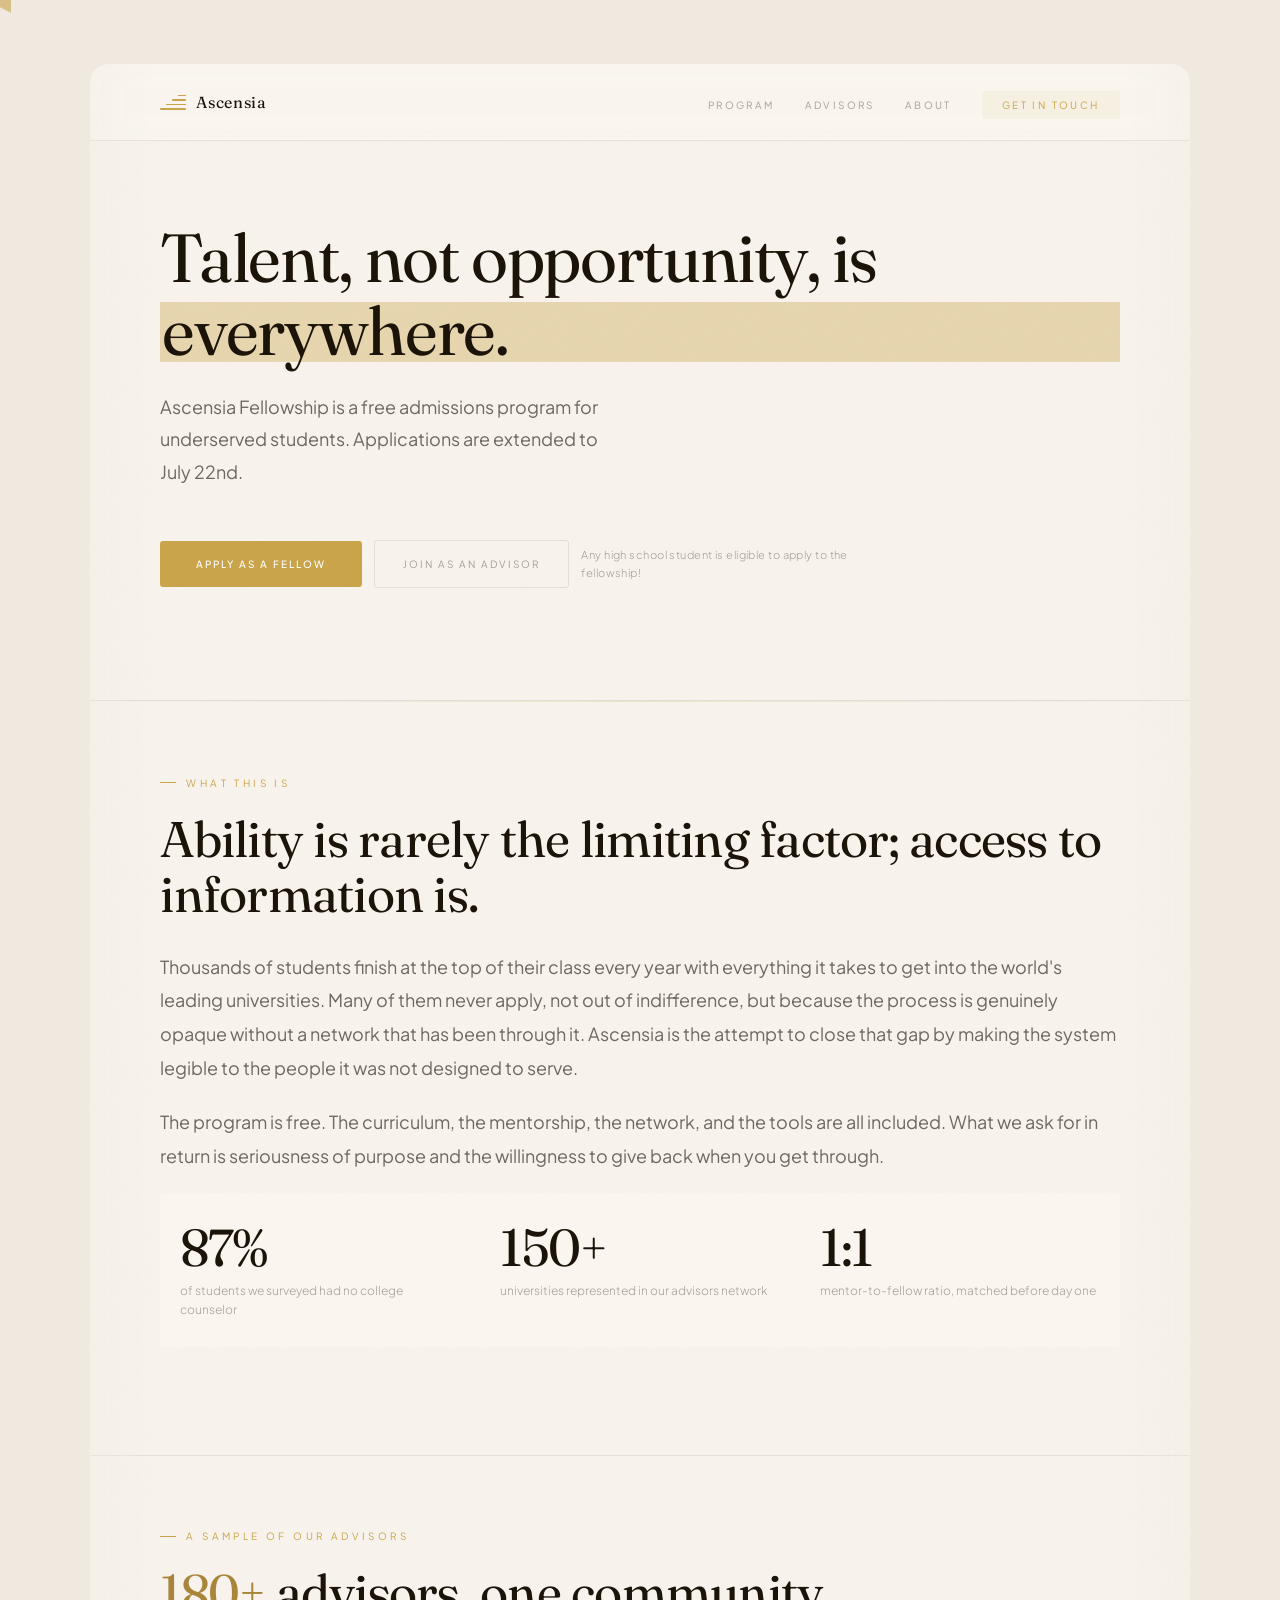
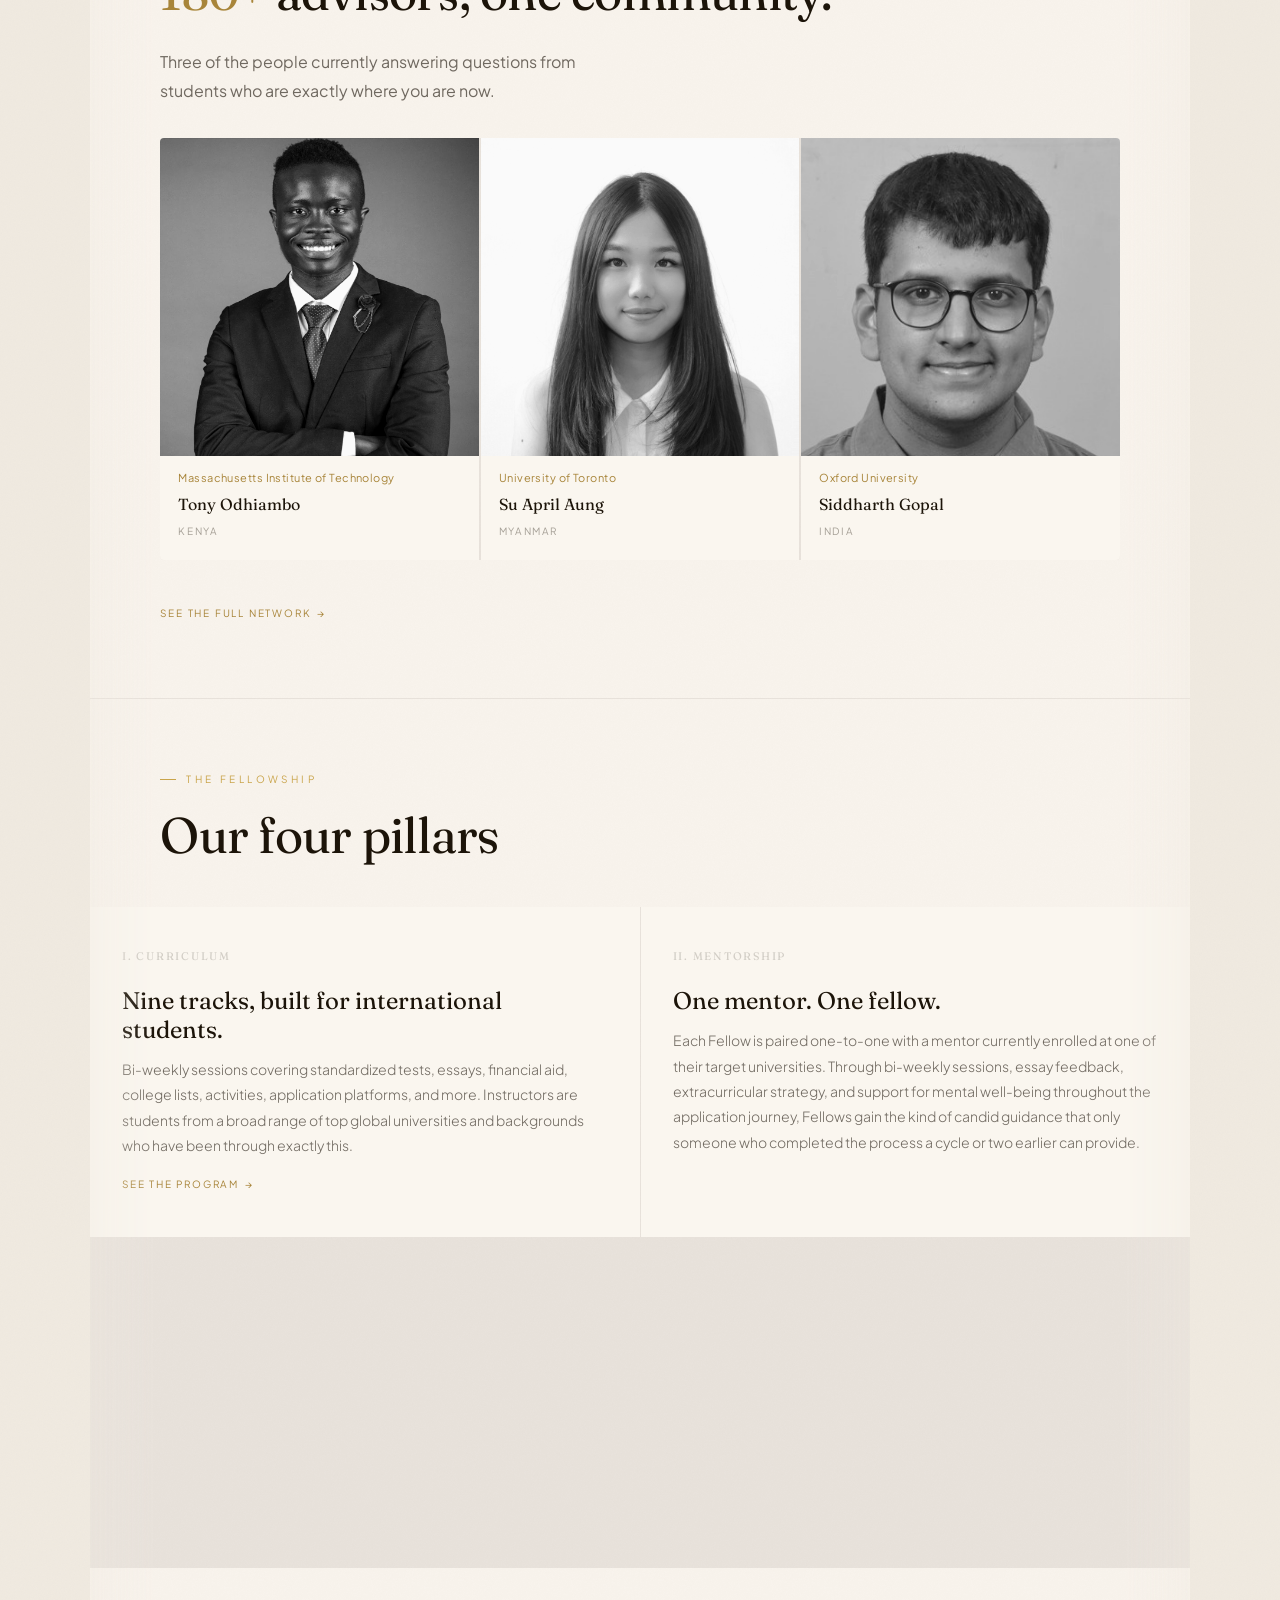
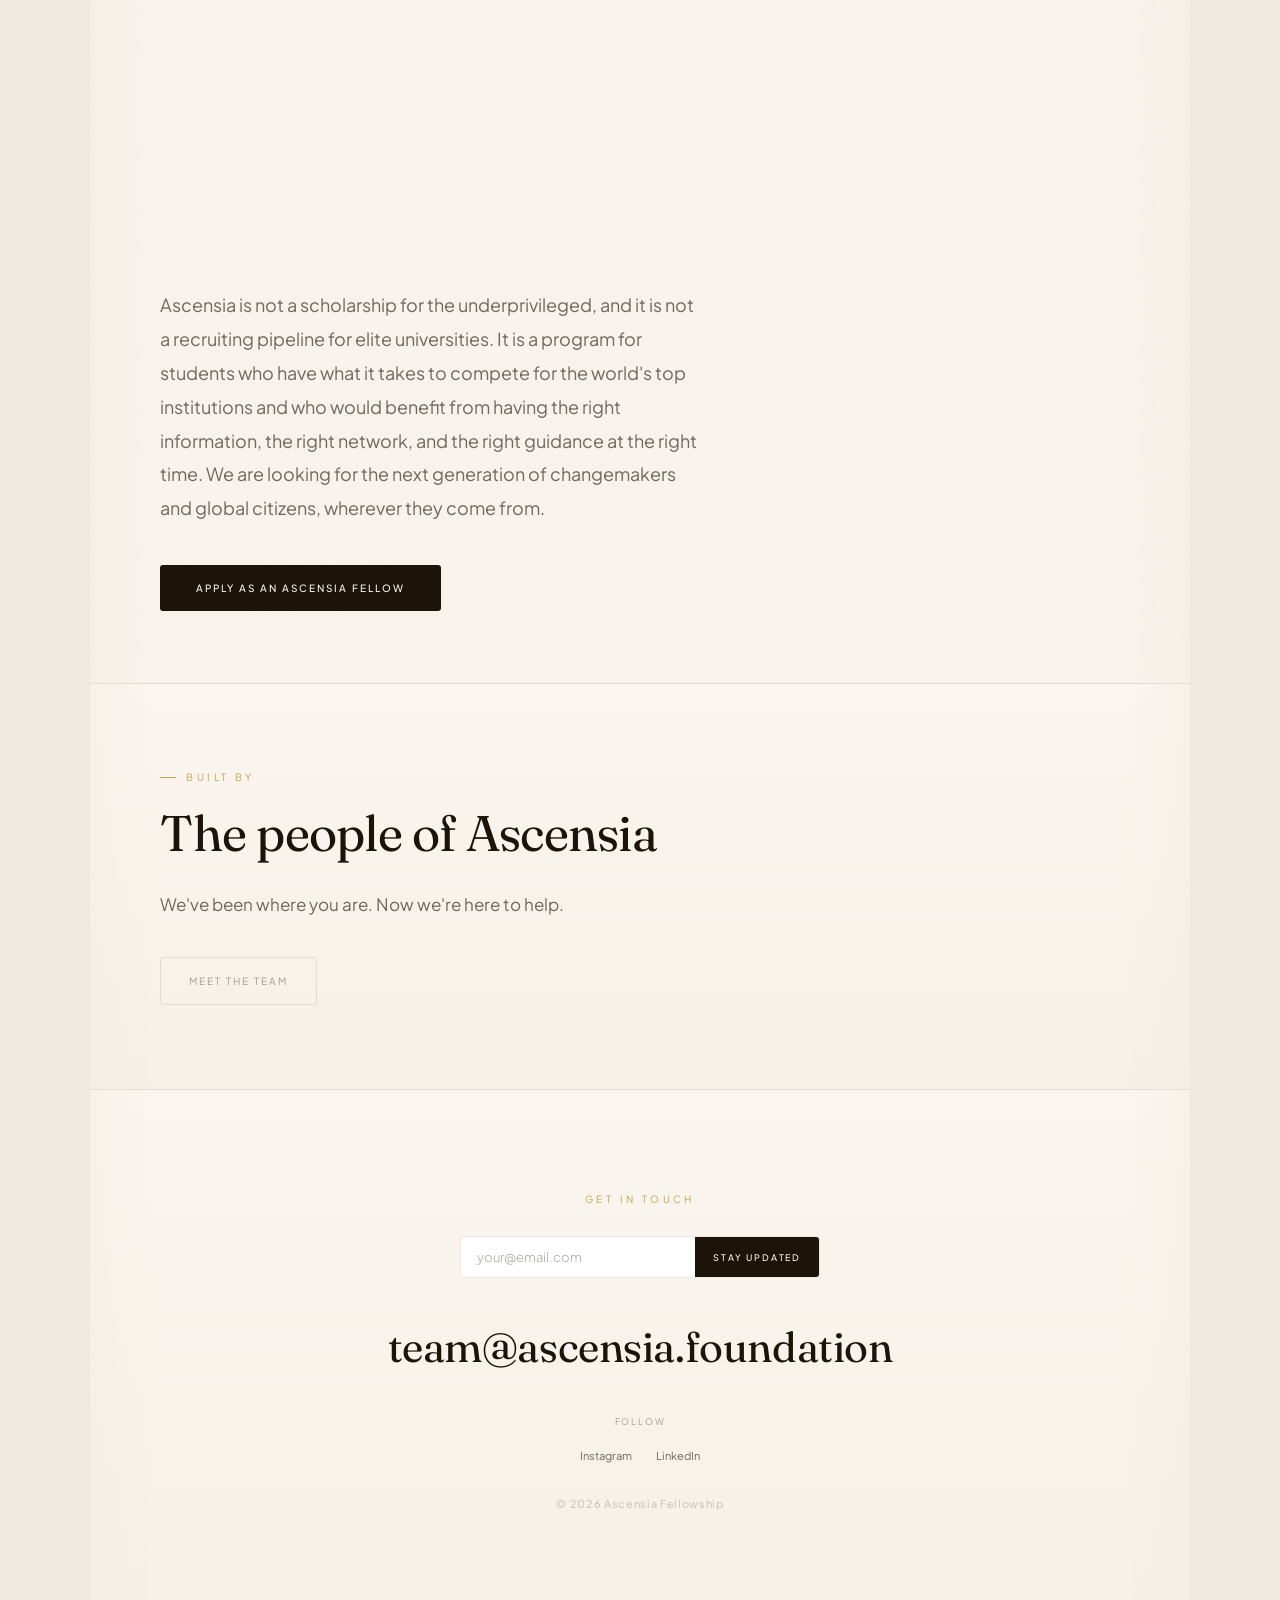
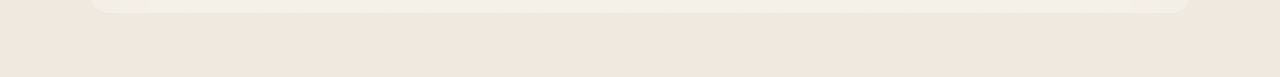
==== index.html @ 041775a2 "SEO and Advisor" ====
<!DOCTYPE html>
<html lang="en">
<head>
<meta charset="UTF-8">
<meta name="viewport" content="width=device-width, initial-scale=1.0">
<meta name="description" content="Ascensia is a free admissions preparation program for students who are ready for the world's top universities.">
<title>Ascensia | Ascensia Fellowship</title>
<link rel="icon" type="image/png" href="/favicon.png">
<link rel="preconnect" href="https://fonts.googleapis.com">
<link rel="preconnect" href="https://fonts.gstatic.com" crossorigin>
<link href="https://fonts.googleapis.com/css2?family=Fraunces:ital,opsz,wght@0,9..144,300;0,9..144,400;0,9..144,600;1,9..144,400&family=Plus+Jakarta+Sans:wght@300;400;500&display=swap" rel="stylesheet">
<link rel="stylesheet" href="css/tokens.css">
<link rel="stylesheet" href="css/nav.css">
<link rel="stylesheet" href="css/animations.css">
<link rel="stylesheet" href="css/main.css">
<link rel="stylesheet" href="css/svg-decorations.css">
<style>
/* ── INDEX-SPECIFIC ── */

.hero{padding:80px var(--sheet-pad) 72px;border-bottom:var(--rule);position:relative;overflow:hidden;}
.hero-tag{
  font-family:var(--sans);font-size:10px;font-weight:400;
  letter-spacing:.36em;text-transform:uppercase;color:rgba(28,20,9,.32);
  margin-bottom:44px;opacity:0;animation:fadeUp .7s .2s both;
}
.hero h1{
  font-family:var(--serif);
  font-size:clamp(38px,6vw,68px);font-weight:400;
  line-height:1.07;letter-spacing:-.02em;color:var(--ink);
  margin-bottom:24px;
}
.hero-sub{
  font-size:18px;font-weight:400;line-height:1.8;
  color:var(--ink-2);max-width:460px;margin-bottom:52px;
  opacity:0;animation:fadeUp .8s .9s both;
}

/* cta row */
.hero-ctas{
  display:flex;flex-wrap:wrap;gap:12px;align-items:center;
  opacity:0;animation:fadeUp .8s 1.1s both;
  margin-bottom:40px;
}
.btn-gold{
  background:var(--gold);color:#fff;
  font-family:var(--sans);font-size:10px;font-weight:500;
  letter-spacing:.2em;text-transform:uppercase;
  padding:14px 36px;border-radius:3px;cursor:none;
  transition:transform .3s var(--ease),box-shadow .3s,background .2s;
  display:inline-block;
}
.btn-gold:hover{transform:translateY(-2px);box-shadow:0 8px 24px rgba(201,164,74,.35);background:#b8922e;}
.btn-ghost{
  background:transparent;color:var(--ink-3);
  font-family:var(--sans);font-size:10px;font-weight:400;
  letter-spacing:.2em;text-transform:uppercase;
  padding:14px 28px;border-radius:3px;cursor:none;
  border:var(--rule);transition:color .2s,background .2s;
  display:inline-block;
}
.btn-ghost:hover{color:var(--ink);background:var(--ink-faint);}

/* mailing list */
.mailing-row{opacity:0;animation:fadeUp .8s 1.25s both;display:flex;align-items:center;gap:16px;flex-wrap:wrap;}
.mailing-form{
  display:flex;max-width:360px;
  border:var(--rule);border-radius:4px;overflow:hidden;
  background:#fff;transition:border-color .2s,box-shadow .2s;
}
.mailing-form:focus-within{border-color:var(--gold);box-shadow:0 0 0 3px var(--gold-faint);}
.mailing-form input{
  flex:1;padding:12px 16px;
  font-family:var(--sans);font-size:13px;font-weight:300;
  color:var(--ink);background:transparent;border:none;outline:none;
}
.mailing-form input::placeholder{color:var(--ink-3);}
.mailing-form button{
  padding:12px 18px;
  font-family:var(--sans);font-size:9px;font-weight:500;
  letter-spacing:.2em;text-transform:uppercase;
  color:var(--sheet-bg);background:var(--ink);
  border:none;cursor:none;transition:background .2s;white-space:nowrap;
}
.mailing-form button:hover{background:#2E2210;}
.mailing-note{font-family:var(--sans);font-size:11px;font-weight:300;color:var(--ink-3);}
.form-ok{display:none;font-family:var(--sans);font-size:13px;color:var(--rose);padding:12px 0;}

/* about body */
.about-body{
  font-size:18px;font-weight:400;line-height:1.88;
  color:var(--ink-2);margin-bottom:20px;
}

/* pillars */
.pillars-grid{
  display:grid;grid-template-columns:1fr 1fr;
  gap:1px;background:rgba(28,20,9,.07);
  margin-top:44px;
}
.pillar-card{
  background:var(--sheet-bg);padding:40px 32px;
  position:relative;overflow:hidden;
  transition:background .3s;
}
.pillar-card:hover{background:var(--sheet-bg-alt);}
.pillar-card::before{
  content:'';position:absolute;top:0;left:0;right:0;height:1.5px;
  background:var(--gold);transform:scaleX(0);transform-origin:left;
  transition:transform .5s var(--ease);
}
.pillar-card:hover::before{transform:scaleX(1);}
.pillar-num{
  font-family:var(--serif);font-size:11px;letter-spacing:.16em;
  text-transform:uppercase;color:rgba(28,20,9,.18);margin-bottom:20px;
}
.pillar-title{
  font-family:var(--serif);font-size:clamp(19px,2.5vw,24px);font-weight:400;
  color:var(--ink);margin-bottom:12px;line-height:1.2;
}
.pillar-body{
  font-family:var(--sans);font-size:14px;font-weight:300;
  line-height:1.82;color:var(--ink-2);
}
.pillar-link{
  display:inline-flex;align-items:center;gap:6px;
  margin-top:16px;font-family:var(--sans);font-size:10px;font-weight:400;
  letter-spacing:.18em;text-transform:uppercase;color:var(--gold-dim);
  transition:gap .2s;cursor:none;
}
.pillar-link:hover{gap:10px;}
.pillar-link::after{content:'→';}

/* advisors strip */
.advisor-strip{
  display:flex;align-items:center;justify-content:space-between;
  padding:36px var(--sheet-pad);background:var(--sheet-bg-alt);
  border-top:var(--rule);border-bottom:var(--rule);
  gap:32px;flex-wrap:wrap;
}
.advisor-strip-stat{display:flex;align-items:baseline;gap:10px;}
.advisor-strip-n{
  font-family:var(--serif);font-size:clamp(36px,5vw,52px);font-weight:400;
  letter-spacing:-.03em;color:var(--ink);
}
.advisor-strip-l{
  font-family:var(--sans);font-size:12px;font-weight:300;
  color:var(--ink-3);max-width:160px;line-height:1.5;
}

/* team teaser */
.team-teaser{
  padding:clamp(56px,7vw,84px) var(--sheet-pad);
  background:linear-gradient(to bottom,var(--sheet-bg),var(--sheet-bg-alt));
  border-top:var(--rule);
  position:relative;overflow:hidden;
}

/* nav scrolled */
.nav.scrolled{border-bottom-color:rgba(201,164,74,.14);}

@media(max-width:860px){
  .pillars-grid{grid-template-columns:1fr;}
}
@media(max-width:600px){
  .hero-ctas{flex-direction:column;align-items:flex-start;}
  .mailing-row{flex-direction:column;align-items:flex-start;}
  .advisor-strip{flex-direction:column;gap:20px;}
}





</style>



<script type="application/ld+json">
{
  "@context": "https://schema.org",
  "@type": "Organization",
  "name": "Ascensia",
  "alternateName": "Ascensia Fellowship",
  "url": "https://ascensia.foundation",
  "logo": "https://ascensia.foundation/favicon.png",
  "sameAs": [
    "https://www.instagram.com/ascensia.foundation/",
    "https://www.linkedin.com/company/ascensia-fellowship"
  ],
  "description": "Ascensia Fellowship is a free global admissions mentorship and curriculum program for underserved high school students applying to top universities worldwide."
}
</script>
<script type="application/ld+json">
{
  "@context": "https://schema.org",
  "@type": "WebSite",
  "name": "Ascensia",
  "alternateName": "Ascensia Fellowship",
  "url": "https://ascensia.foundation"
}
</script>
<script type="application/ld+json">
{
  "@context": "https://schema.org",
  "@type": "SiteNavigationElement",
  "name": ["Program", "Advisors", "About"],
  "url": [
    "https://ascensia.foundation/program.html",
    "https://ascensia.foundation/advisors.html",
    "https://ascensia.foundation/about.html"
  ]
}
</script>




</head>
<body>
<div id="cur"></div>
<div id="cur-r"></div>

<div class="page-wrap">
  <div class="blob blob-1"></div>
  <div class="blob blob-2"></div>

  <div class="sheet">
    <nav class="nav">
      <a href="index.html" class="nav-logo">
        <div class="nav-logo-mark"><span></span><span></span><span></span><span></span></div>
        Ascensia
      </a>
      <ul class="nav-links">
        <li><a href="program.html">Program</a></li>
        <li><a href="advisors.html">Advisors</a></li>
        <li><a href="about.html">About</a></li>
        <li><a href="mailto:team@ascensia.foundation" class="nav-cta">Get in touch</a></li>
      </ul>
      <button class="nav-burger" aria-label="Menu"><span></span><span></span><span></span></button>
    </nav>

    <!-- HERO -->
    <section class="hero">
      <!-- deco: faint spiral top-right -->
      <!-- <div class="deco sz-xl a-float-slow op-vh" style="top:20px;right:-10px;pointer-events:none;">
        <img src="assets/HandDrawn/12_Doodles/Doodle 8.svg" alt="" aria-hidden="true">
      </div> -->


      
      <h1>
        <span class="hero-line"><span>Talent, not opportunity, is<span class="mk">everywhere.</span></span>
        
        <!-- <span class="hero-line"><span>Not yet.</span></span> -->
      </h1>

      <p class="hero-sub">
        Ascensia Fellowship is a free admissions program for underserved students. Applications are extended to July 22nd.
      </p>

      <div class="hero-ctas">
        <a href="https://docs.google.com/forms/d/e/1FAIpQLSfr8SFoyS2i_I8z2vsLQq4CiEXCLO1sGfCweQ2VDV7r_1DvnQ/viewform?usp=dialog" target="_blank" rel="noopener" class="btn btn-gold">Apply as a Fellow</a>
        <a href="https://docs.google.com/forms/d/e/1FAIpQLSe6an1vcI3hjAZ9hcbgjpGjMaTWMrW21mW-fLBkoUYQS_Ppuw/viewform?usp=dialog" target="_blank" rel="noopener" class="btn-ghost">Join as an Advisor</a>
        <p style="font-family:var(--sans);font-size:11px;font-weight:300;color:var(--ink-3);letter-spacing:.04em;line-height:1.6;max-width:280px;">Any high school student is eligible to apply to the fellowship!</p>

      </div>

    <!-- <div class="mailing-row">
    <form class="mailing-form" action="https://formsubmit.co/team@ascensia.foundation" method="POST" onsubmit="doSignup(event)">
    <input type="email" name="email" placeholder="your@email.com" required>
    <button type="submit">Stay updated</button>
    

    <input type="hidden" name="_captcha" value="false">


    <input type="hidden" name="_subject" value="New Subscriber!">
  </form>
  <p id="ok" class="form-ok">Got it. We'll be in touch.</p>
  <p class="mailing-note">No commitment. We'll reach out when we have something worth saying.</p>
  </div>    -->
    </section>

    <div class="rule-warm"></div>

    <!-- WHAT THIS IS -->
   <section class="pad" style="position:relative;overflow:hidden;">
  <!-- deco: underline near the heading -->
  <!-- <div class="deco sz-xl a-draw-slow op-m delay-1" style="top:80px;left:var(--sheet-pad);pointer-events:none;">
    <img src="assets/HandDrawn/02_Underlines/Underline%203.svg" alt="" aria-hidden="true">
  </div> -->

  <p class="eyebrow r">What this is</p>
  <h2 class="section-h r r-d1">
    Ability is rarely the limiting factor; access to information is.
  </h2>
  <p class="about-body r r-d2">
    Thousands of students finish at the top of their class every year with everything it takes to get into the world's leading universities. Many of them never apply, not out of indifference, but because the process is genuinely opaque without a network that has been through it. Ascensia is the attempt to close that gap by making the system legible to the people it was not designed to serve.
  </p>
  <p class="about-body r r-d3">
    The program is free. The curriculum, the mentorship, the network, and the tools are all included. What we ask for in return is seriousness of purpose and the willingness to give back when you get through.
  </p>



  <div class="stats-row r r-d4" style="margin-top:12px;">
    <div class="stat-cell">
      <div class="stat-n">87%</div>
      <div class="stat-l">of students we surveyed had no college counselor</div>
    </div>
    <div class="stat-cell">
      <div class="stat-n">150+</div>
      <div class="stat-l">universities represented in our advisors network</div>
    </div>
    <div class="stat-cell">
      <div class="stat-n">1:1</div>
      <div class="stat-l">mentor-to-fellow ratio, matched before day one</div>
    </div>
  </div>

    <!-- Button - relaxed in the middle -->
  <!-- <div style="display:flex;justify-content:center;margin:32px 0 28px 0;">
    <a href="advisors.html" class="btn-ghost r r-d1">See the full network</a>
  </div> -->
</section>

    <div class="rule"></div>

    <!-- ADVISOR STRIP -->
<section class="pad adv-sample" style="position:relative;overflow:hidden;">
  <p class="eyebrow r">A sample of our advisors</p>
  <h2 class="section-h r r-d1"><span class="adv-sample-num">180+</span> advisors, one community.</h2>
  <p class="r r-d2" style="font-size:16px;line-height:1.8;color:var(--ink-2);max-width:480px;margin-bottom:8px;">
    Three of the people currently answering questions from students who are exactly where you are now.
  </p>

  <div class="adv-cards-row r r-d3">
    <div class="adv-card">
      <div class="adv-card-photo" data-initial="A">
        <img src="images/tony.jpg" alt="" loading="lazy" onerror="this.remove()">
      </div>
      <div class="adv-card-uni">Massachusetts Institute of Technology</div>
      <div class="adv-card-info">
        <div class="adv-card-name">Tony Odhiambo</div>
        <div class="adv-card-country">Kenya</div>
      </div>
    </div>
    <div class="adv-card">
      <div class="adv-card-photo" data-initial="B">
        <img src="images/april.jpeg" alt="" loading="lazy" onerror="this.remove()">
      </div>
      <div class="adv-card-uni">University of Toronto</div>
      <div class="adv-card-info">
        <div class="adv-card-name">Su April Aung</div>
        <div class="adv-card-country">Myanmar</div>
      </div>
    </div>

    
    
    <div class="adv-card">
      <div class="adv-card-photo" data-initial="C">
        <img src="images/sid.jpeg" alt="" loading="lazy" onerror="this.remove()">
      </div>
      <div class="adv-card-uni">Oxford University</div>
      <div class="adv-card-info">
        <div class="adv-card-name">Siddharth Gopal</div>
        <div class="adv-card-country">India</div>
      </div>
    </div>



  </div>

  <div style="margin-top:28px;">
    <a href="advisors.html" class="pillar-link r r-d4">See the full network</a>
  </div>
</section>

    <div class="rule"></div>

    <!-- FOUR PILLARS -->
    <section style="padding:72px 0;position:relative;overflow:hidden;">
      <!-- deco: arrow pointing into section -->
      <!-- <div class="deco sz-md a-wiggle-slow op-h r-n15 delay-2" style="top:32px;right:var(--sheet-pad);pointer-events:none;">
        <img src="assets/HandDrawn/01_Arrows/Arrow%205.svg" alt="" aria-hidden="true">
      </div> -->

      <div style="padding:0 var(--sheet-pad);margin-bottom:40px;">
        <p class="eyebrow r">The Fellowship</p>
        <h2 class="section-h r r-d1">Our four pillars</h2>
      </div>

      <div class="pillars-grid">
        <!-- Pillar 1: Curriculum -->
        <div class="pillar-card r" style="position:relative;overflow:hidden;">
          <!-- <div class="deco sz-sm a-float-slow op-f r-5 delay-0" style="top:12px;right:16px;pointer-events:none;">
            <img src="assets/HandDrawn/11_Punctuation/Punctuation%201.svg" alt="" aria-hidden="true">
          </div> -->
          <div class="pillar-num">i. Curriculum</div>
          <h3 class="pillar-title">Nine tracks, built for international students.</h3>
          <p class="pillar-body">
            Bi-weekly sessions covering standardized tests, essays, financial aid, college lists, activities, application platforms, and more. Instructors are students from a broad range of top global universities and backgrounds who have been through exactly this.
          </p>
          <a href="program.html" class="pillar-link">See the program</a>
        </div>

        <!-- Pillar 2: Mentorship -->
        <div class="pillar-card r r-d1" style="position:relative;overflow:hidden;">
          <!-- <div class="deco sz-sm a-float-slow op-f r-n8 delay-2" style="top:12px;right:16px;pointer-events:none;">
            <img src="assets/HandDrawn/03_Loops/Loop%202.svg" alt="" aria-hidden="true">
          </div> -->
          <div class="pillar-num">ii. Mentorship</div>
          <h3 class="pillar-title">One mentor. One fellow.</h3>
          <p class="pillar-body">
          Each Fellow is paired one-to-one with a mentor currently enrolled at one of their target universities. Through bi-weekly sessions, essay feedback, extracurricular strategy, and support for mental well-being throughout the application journey, Fellows gain the kind of candid guidance that only someone who completed the process a cycle or two earlier can provide.
   
          </p>
        </div>

        <!-- Pillar 3: Advisors -->
        <div class="pillar-card r r-d2" style="position:relative;overflow:hidden;">
          <!-- <div class="deco sz-sm a-breathe-slow op-f delay-1" style="top:12px;right:16px;pointer-events:none;">
            <img src="assets/HandDrawn/12_Doodles/Doodle%206.svg" alt="" aria-hidden="true">
          </div> -->
          <div class="pillar-num">iii. Advisors network</div>
          <h3 class="pillar-title">If your target school is on the map, someone there is in our network.</h3>
          <p class="pillar-body">
            Our advisors network spans 150+ universities across every major region. If you are building a college list, there is likely someone at each of those schools who applied from a background not unlike yours and is willing to talk.
          </p>
          <a href="advisors.html" class="pillar-link">Explore the network</a>
        </div>

        <!-- Pillar 4: Counselle -->
        <div class="pillar-card r r-d3" style="position:relative;overflow:hidden;">
          <!-- <div class="deco sz-sm a-spin-slow op-f delay-3" style="top:12px;right:16px;pointer-events:none;">
            <img src="assets/HandDrawn/09_Spirals/Spiral%201.svg" alt="" aria-hidden="true">
          </div> -->
          <div class="pillar-num">iv. Counselle AI</div>
          <h3 class="pillar-title">Your admission companion, all in one place.</h3>
          <p class="pillar-body">
            Fellows get full access to Counselle, Ascensia's AI-powered admissions platform. It pulls directly from official university Common Data Sets, financial aid records, and anonymized profiles of admitted students in the network. Deadline tracking, essay tools, university fit analysis, and communication with network students are all built in. There is nothing else like it available for free.
          </p>
        </div>
      </div>
    </section>

    <div class="rule-warm"></div>

    <!-- WHO WE'RE LOOKING FOR -->
    <section class="pad" style="position:relative;overflow:hidden;">
      <!-- deco: scattered sprinkles -->
      <!-- <div class="deco sz-xs a-float op-m r-15 delay-0" style="top:40px;right:80px;pointer-events:none;">
        <img src="assets/HandDrawn/10_Sprinkles/Sprinkle%201.svg" alt="" aria-hidden="true">
      </div>
      <div class="deco sz-xs a-float-slow op-m r-n10 delay-2" style="top:110px;right:140px;pointer-events:none;">
        <img src="assets/HandDrawn/10_Sprinkles/Sprinkle%205.svg" alt="" aria-hidden="true">
      </div> -->

      <p class="eyebrow r">Who this is for</p>
      <h2 class="section-h r r-d1">Students who are ready, <span class="mk">regardless of where they started.</span></h2>
      <p class="about-body r r-d2" style="max-width:540px;">
        Ascensia is not a scholarship for the underprivileged, and it is not a recruiting pipeline for elite universities. It is a program for students who have what it takes to compete for the world's top institutions and who would benefit from having the right information, the right network, and the right guidance at the right time. We are looking for the next generation of changemakers and global citizens, wherever they come from.
      </p>
      <p class="about-body r r-d3" style="max-width:540px;font-style:italic;color:var(--ink-3);font-size:16px;border-left:2px solid var(--gold-wash);padding-left:20px;margin-top:28px;">

      </p>
      <div style="margin-top:40px;" class="r r-d4">
        <a href="https://docs.google.com/forms/d/e/1FAIpQLSfr8SFoyS2i_I8z2vsLQq4CiEXCLO1sGfCweQ2VDV7r_1DvnQ/viewform?usp=dialog" target="_blank" rel="noopener" class="btn btn-ink">Apply as an Ascensia Fellow</a>
      </div>
    </section>

    <!-- TEAM TEASER -->
    
<section class="team-teaser">
  <p class="eyebrow r">Built by</p>
  <h2 class="section-h r r-d1" style="max-width:560px;">
    The people of Ascensia
  </h2>
  
    <p class="r r-d2" style="font-size:17px;line-height:1.88;color:var(--ink-2);max-width:500px;margin-bottom:36px;">
    We've been where you are. Now we're here to help.
  </p>
  <div style="margin-top:32px;">
    <a href="about.html" class="btn-ghost r r-d3">Meet the team</a>
  </div>
</section>

    <!-- CLOSING -->
<!-- CLOSING -->
<section class="closing">
  <p class="closing-label">Get in touch</p>

  <!-- Email signup -->
  <div style="max-width:360px;margin:0 auto 32px;">
    <form class="mailing-form" action="https://formsubmit.co/team@ascensia.foundation" method="POST" onsubmit="doSignup(event)" style="max-width:100%;">
      <input type="email" name="email" placeholder="your@email.com" required style="flex:1;padding:12px 16px;font-family:var(--sans);font-size:13px;font-weight:300;color:var(--ink);background:transparent;border:none;outline:none;">
      <button type="submit" style="padding:12px 18px;font-family:var(--sans);font-size:9px;font-weight:500;letter-spacing:.2em;text-transform:uppercase;color:var(--sheet-bg);background:var(--ink);border:none;cursor:none;transition:background .2s;white-space:nowrap;">Stay updated</button>
      <input type="hidden" name="_captcha" value="false">
      <input type="hidden" name="_subject" value="New Subscriber!">
    </form>
    <p id="ok-closing" class="form-ok" style="text-align:center;">Got it. We'll be in touch.</p>
  </div>

  <a href="mailto:team@ascensia.foundation" class="closing-email r">team@ascensia.foundation</a>

  <!-- Social media links -->
  <div style="margin-top:28px;margin-bottom:28px;">
    <p style="font-family:var(--sans);font-size:9px;letter-spacing:.2em;text-transform:uppercase;color:var(--ink-3);margin-bottom:16px;">Follow</p>
    <div style="display:flex;justify-content:center;gap:24px;">
      <a href="https://www.instagram.com/ascensia.foundation/" target="_blank" rel="noopener" style="font-family:var(--sans);font-size:11px;color:var(--ink-2);text-decoration:none;transition:color .2s;cursor:none;" onmouseover="this.style.color='var(--gold)'" onmouseout="this.style.color='var(--ink-2)'">Instagram</a>
      <a href="https://www.linkedin.com/company/ascensia-fellowship" target="_blank" rel="noopener" style="font-family:var(--sans);font-size:11px;color:var(--ink-2);text-decoration:none;transition:color .2s;cursor:none;" onmouseover="this.style.color='var(--gold)'" onmouseout="this.style.color='var(--ink-2)'">LinkedIn</a>
      <!-- <a href="https://tiktok.com/@ascensia" target="_blank" rel="noopener" style="font-family:var(--sans);font-size:11px;color:var(--ink-2);text-decoration:none;transition:color .2s;cursor:none;" onmouseover="this.style.color='var(--gold)'" onmouseout="this.style.color='var(--ink-2)'">TikTok</a> -->
    </div>
  </div>


  <p class="closing-copy">&copy; 2026 Ascensia Fellowship</p>
</section>

  </div>
</div>

<div class="nav-mobile">
  <a href="program.html">Program</a>
  <a href="advisors.html">Advisors</a>
  <a href="about.html">About</a>
  <a href="mailto:team@ascensia.foundation">Contact</a>
</div>

<script src="js/pixel-trail.js"></script>
<script src="js/cursor.js"></script>
<script src="js/scroll.js"></script>
<script>
function doSignup(e){
  e.preventDefault();
  const form = e.target;
  const data = new FormData(form);
  const successMsg = document.getElementById('ok-closing'); // ← fixed ID

  fetch(form.action, {
    method: 'POST',
    body: data,
    headers: { 'Accept': 'application/json' }
  })
  .then(r => {
    if (r.ok) {
      form.style.display = 'none';
      successMsg.style.display = 'block';
    } else {
      // optional: show an error state
      successMsg.textContent = 'Something went wrong. Please try again.';
      successMsg.style.display = 'block';
    }
  })
  .catch(() => {
    successMsg.textContent = 'Network error. Please check your connection.';
    successMsg.style.display = 'block';
  });
}
</script>
</body>
</html>
---- css/tokens.css ----
/* ═══════════════════════════════
   ASCENSIA — DESIGN TOKENS
   Warm, handmade, canvas-on-paper
═══════════════════════════════ */

:root {
  /* Page background — warm parchment */
  --page-bg:      #F0EAE0;
  --page-bg-alt:  #EDE6DA;

  /* The floating sheet */
  --sheet-bg:     #FAF6EF;
  --sheet-bg-alt: #F5F0E8;
  --sheet-radius: 18px;
  --sheet-shadow: 0 2px 4px rgba(60,38,10,.03), 0 8px 28px rgba(60,38,10,.07), 0 28px 72px rgba(60,38,10,.09);
  --sheet-max:    1100px;
  --sheet-pad:    clamp(36px, 5.5vw, 80px);
  --sheet-glass:  rgba(250,246,239,.80);
  --sheet-blur:   20px;

  /* Ink */
  --ink:          #1C1409;
  --ink-2:        rgba(28,20,9,.62);
  --ink-3:        rgba(28,20,9,.38);
  --ink-faint:    rgba(28,20,9,.07);

  /* Gold */
  --gold:         #C9A44A;
  --gold-dim:     #A8853A;
  --gold-wash:    rgba(201,164,74,.14);
  --gold-faint:   rgba(201,164,74,.07);

  /* Rose */
  --rose:         #A0624A;
  --rose-wash:    rgba(160,98,74,.14);

  /* Typography */
  --serif:        'Fraunces', Georgia, serif;
  --sans:         'Plus Jakarta Sans', system-ui, sans-serif;
  --body:         'Plus Jakarta Sans', system-ui, sans-serif;

  /* Spacing */
  --sp-xs:  8px;
  --sp-sm:  20px;
  --sp-md:  40px;
  --sp-lg:  72px;

  /* Lines */
  --rule:     0.5px solid rgba(28,20,9,.09);
  --rule-warm:0.5px solid rgba(201,164,74,.2);

  /* Motion */
  --ease: cubic-bezier(0.16,1,0.3,1);
}

/* ── RESET ── */
*,*::before,*::after{margin:0;padding:0;box-sizing:border-box;}
html{scroll-behavior:smooth;font-size:18px;}
body{
  font-family:var(--body);
  background:var(--page-bg);
  color:var(--ink);
  line-height:1.8;
  overflow-x:hidden;
  cursor:none;
  -webkit-font-smoothing:antialiased;
}
a{color:inherit;text-decoration:none;}
img{display:block;max-width:100%;}
ul{list-style:none;}

/* ── PAPER GRAIN (shared) ── */
.grain::after{
  content:'';
  position:absolute;inset:0;
  background-image:url("data:image/svg+xml,%3Csvg xmlns='http://www.w3.org/2000/svg' width='200' height='200'%3E%3Cfilter id='n'%3E%3CfeTurbulence type='fractalNoise' baseFrequency='.82' numOctaves='4' stitchTiles='stitch'/%3E%3CfeColorMatrix type='saturate' values='0'/%3E%3C/filter%3E%3Crect width='200' height='200' filter='url(%23n)' opacity='.028'/%3E%3C/svg%3E");
  pointer-events:none;border-radius:inherit;z-index:0;
}

/* ── EYEBROW ── */
.eyebrow{
  font-family:var(--sans);font-size:10px;font-weight:400;
  letter-spacing:.34em;text-transform:uppercase;color:var(--gold);
  margin-bottom:20px;display:flex;align-items:center;gap:10px;
}
.eyebrow::before{content:'';width:16px;height:.5px;background:currentColor;}

/* ── SECTION HEADING ── */
.section-h{
  font-family:var(--serif);
  font-size:clamp(30px,4.2vw,50px);
  font-weight:400;line-height:1.1;letter-spacing:-.015em;
  color:var(--ink);margin-bottom:28px;
}

/* ── MARKER SWEEPS ── */
.mk{
  background:linear-gradient(120deg,rgba(201,164,74,0) 0%,rgba(201,164,74,.38) 0%);
  background-size:0% 82%;background-repeat:no-repeat;background-position:0 60%;
  transition:background-size .6s var(--ease);padding:0 2px;
}
.mk.in{background-size:100% 82%;}
.mk-r{
  background:linear-gradient(120deg,rgba(160,98,74,0) 0%,rgba(160,98,74,.28) 0%);
  background-size:0% 82%;background-repeat:no-repeat;background-position:0 60%;
  transition:background-size .6s .1s var(--ease);padding:0 2px;
}
.mk-r.in{background-size:100% 82%;}

/* ── REVEAL ── */
.r{opacity:0;transform:translateY(20px);transition:opacity .9s var(--ease),transform .9s var(--ease);}
.r.in{opacity:1;transform:none;}
.r-d1{transition-delay:.08s;}
.r-d2{transition-delay:.16s;}
.r-d3{transition-delay:.24s;}
.r-d4{transition-delay:.32s;}

/* ── CURSOR ── */
/* #cur{
  position:fixed;width:7px;height:7px;
  background:var(--gold);border-radius:50%;
  pointer-events:none;z-index:9999;
  transform:translate(-50%,-50%);
  mix-blend-mode:multiply;
  transition:width .2s,height .2s,background .2s;
}
#cur-r{
  position:fixed;width:26px;height:26px;
  border:1px solid rgba(201,164,74,.35);border-radius:50%;
  pointer-events:none;z-index:9998;
  transform:translate(-50%,-50%);
  transition:width .35s var(--ease),height .35s var(--ease);
}
body[data-h] #cur{width:11px;height:11px;background:var(--rose);}
body[data-h] #cur-r{width:36px;height:36px;} */

/* ── CURSOR ── */
#cur{
  position:fixed;z-index:9999;pointer-events:none;
  width:22px;height:22px;
  transform:translate(-50%,-42%) rotate(-90deg);
  transition:opacity .2s;
}
#cur::before{
  content:'';
  position:absolute;inset:0;
  background:var(--gold);
  opacity:.6;
  clip-path:polygon(50% 0,100% 100%,0 100%);
  transition:background .25s,opacity .25s;
}
#cur-r{display:none;}

body[data-h] #cur::before{background:var(--rose);opacity:.75;}


/* ── BUTTON ── */
.btn{
  display:inline-block;
  font-family:var(--sans);font-size:10px;font-weight:500;
  letter-spacing:.2em;text-transform:uppercase;
  padding:14px 36px;border-radius:3px;cursor:none;
  transition:transform .3s var(--ease),box-shadow .3s;
}
.btn-ink{background:var(--ink);color:var(--sheet-bg);}
.btn-ink:hover{transform:translateY(-2px);box-shadow:0 8px 24px rgba(28,20,9,.18);}
.btn-outline{background:transparent;color:var(--ink);border:var(--rule);}
.btn-outline:hover{background:var(--ink-faint);transform:translateY(-2px);}

@media(max-width:700px){
  body{cursor:auto;}
  #cur,#cur-r{display:none;}
}
@media(hover:none),(pointer:coarse){
  body{cursor:auto;}
  a,button,.btn{cursor:pointer;}
}
---- css/nav.css ----
/* ═══════════════════════════════
   ASCENSIA — NAVIGATION
═══════════════════════════════ */

.nav{
  position:sticky;top:0;z-index:100;
  padding:22px var(--sheet-pad);
  display:flex;align-items:center;justify-content:space-between;
  background:rgba(250,246,239,.92);
  backdrop-filter:blur(16px);
  -webkit-backdrop-filter:blur(16px);
  border-bottom:var(--rule);
  border-radius:var(--sheet-radius) var(--sheet-radius) 0 0;
}

.nav-logo{
  display:flex;align-items:center;gap:10px;cursor:none;
  font-family:var(--serif);font-size:16px;color:var(--ink);
  letter-spacing:.04em;
}
.nav-logo-mark{display:flex;flex-direction:column;gap:3px;align-items:flex-end;}
.nav-logo-mark span{display:block;height:1.5px;background:var(--gold);border-radius:1px;}
.nav-logo-mark span:nth-child(1){width:8px;}
.nav-logo-mark span:nth-child(2){width:14px;}
.nav-logo-mark span:nth-child(3){width:20px;}
.nav-logo-mark span:nth-child(4){width:26px;}

.nav-links{display:flex;align-items:center;gap:30px;}
.nav-links a{
  font-family:var(--sans);font-size:10px;font-weight:400;
  letter-spacing:.24em;text-transform:uppercase;
  color:var(--ink-3);transition:color .2s;cursor:none;
}
.nav-links a:hover,.nav-links a.active{color:var(--ink);}
.nav-links a.active{border-bottom:.5px solid rgba(28,20,9,.22);padding-bottom:1px;}
.nav-cta{
  color:var(--gold) !important;
  background:var(--gold-faint);
  padding:8px 20px;border-radius:2px;
  transition:background .2s !important;
}
.nav-cta:hover{background:var(--gold-wash) !important;}

/* hamburger */
.nav-burger{display:none;flex-direction:column;gap:5px;background:none;border:none;cursor:none;padding:4px;}
.nav-burger span{display:block;width:22px;height:1px;background:var(--ink);transition:transform .3s,opacity .3s;}
.nav-burger.open span:nth-child(1){transform:rotate(45deg) translate(4px,4px);}
.nav-burger.open span:nth-child(2){opacity:0;}
.nav-burger.open span:nth-child(3){transform:rotate(-45deg) translate(4px,-4px);}

.nav-mobile{
  position:fixed;inset:0;
  background:var(--sheet-bg);
  z-index:490;display:flex;flex-direction:column;
  align-items:center;justify-content:center;gap:36px;
  opacity:0;pointer-events:none;transition:opacity .3s;
}
.nav-mobile.open{opacity:1;pointer-events:all;}
.nav-mobile a{
  font-family:var(--serif);font-size:clamp(32px,8vw,52px);
  color:rgba(28,20,9,.45);transition:color .2s;
}
.nav-mobile a:hover{color:var(--ink);}

@media(max-width:700px){
  .nav-links{display:none;}
  .nav-burger{display:flex;}
}
---- css/animations.css ----
/* ═══════════════════════════════
   ASCENSIA — ANIMATIONS
═══════════════════════════════ */

@keyframes fadeUp{
  from{opacity:0;transform:translateY(22px);}
  to{opacity:1;transform:translateY(0);}
}
@keyframes slideUp{
  from{transform:translateY(108%);}
  to{transform:translateY(0);}
}
@keyframes drawLine{
  from{stroke-dashoffset:1;}
  to{stroke-dashoffset:0;}
}
@keyframes markerIn{
  from{background-size:0% 82%;}
  to{background-size:100% 82%;}
}

/* hero line reveal */
.hero-line{display:block;overflow:visible;}
.hero-line span{display:block;transform:translateY(110%);}
.hero-line span.go{animation:slideUp 1s var(--ease) both;}
.hero-line:nth-child(1) span.go{animation-delay:.38s;}
.hero-line:nth-child(2) span.go{animation-delay:.54s;}
.hero-line:nth-child(3) span.go{animation-delay:.68s;}
---- css/main.css ----
/* ═══════════════════════════════
   ASCENSIA — MAIN STYLES
═══════════════════════════════ */

/* ── PAGE WRAPPER: background + blob gradients ── */
.page-wrap{
  min-height:100vh;
  position:relative;
  overflow-x:hidden;

  /* Warm parchment background */
  background-color:var(--page-bg);
  background-image:
    /* paper grain */
    url("data:image/svg+xml,%3Csvg xmlns='http://www.w3.org/2000/svg' width='240' height='240'%3E%3Cfilter id='n'%3E%3CfeTurbulence type='fractalNoise' baseFrequency='.78' numOctaves='4' stitchTiles='stitch'/%3E%3CfeColorMatrix type='saturate' values='0'/%3E%3C/filter%3E%3Crect width='240' height='240' filter='url(%23n)' opacity='.032'/%3E%3C/svg%3E");

  padding:clamp(32px,5vw,72px) clamp(16px,4vw,80px);
}

/*
  Blob gradient orbs — place these as <div class="blob blob-1"> etc.
  inside .page-wrap, before .sheet. They sit behind the sheet.
  Swap src to your gradient PNGs whenever ready.
  Artistic direction: keep them large, half-cropped at edges,
  very low opacity so they read as ambient light, not decoration.
*/
.blob{
  position:fixed;
  pointer-events:none;
  z-index:0;
  opacity:.13;
  filter:blur(2px);
}
.blob img{width:100%;height:auto;display:block;}
.blob-1{
  width:clamp(420px,55vw,700px);
  top:-120px;right:-160px;
  transform:rotate(-15deg);
}
.blob-2{
  width:clamp(360px,45vw,560px);
  bottom:-100px;left:-140px;
  transform:rotate(20deg);
  opacity:.09;
}

/* ── THE SHEET ── */
.sheet{
  position:relative;z-index:10;
  max-width:var(--sheet-max);
  margin:0 auto;
  background:var(--sheet-glass);
  backdrop-filter:blur(var(--sheet-blur));
  -webkit-backdrop-filter:blur(var(--sheet-blur));
  border-radius:var(--sheet-radius);
  box-shadow:var(--sheet-shadow);
  overflow:hidden;
  /* fade at left/right edges so animation bleeds through softly */
  -webkit-mask-image:linear-gradient(to right,rgba(0,0,0,.7) 0%,rgba(0,0,0,1) 6%,rgba(0,0,0,1) 94%,rgba(0,0,0,.7) 100%);
  mask-image:linear-gradient(to right,rgba(0,0,0,.7) 0%,rgba(0,0,0,1) 6%,rgba(0,0,0,1) 94%,rgba(0,0,0,.7) 100%);

  /* paper grain on the sheet */
  background-image:
    url("data:image/svg+xml,%3Csvg xmlns='http://www.w3.org/2000/svg' width='200' height='200'%3E%3Cfilter id='n'%3E%3CfeTurbulence type='fractalNoise' baseFrequency='.85' numOctaves='4' stitchTiles='stitch'/%3E%3CfeColorMatrix type='saturate' values='0'/%3E%3C/filter%3E%3Crect width='200' height='200' filter='url(%23n)' opacity='.025'/%3E%3C/svg%3E");
}

/* ── SECTION PADDING ── */
.pad{padding:72px var(--sheet-pad);}
.pad-sm{padding:48px var(--sheet-pad);}

/* ── RULES ── */
.rule{width:100%;height:.5px;background:var(--ink-faint);}
.rule-warm{width:100%;height:.5px;background:linear-gradient(90deg,transparent,rgba(201,164,74,.22),transparent);}

/* ── ILLUSTRATION PLACEHOLDER ──
   Drop your illustration images inside .illus-box.
   The box keeps its aspect ratio and labels itself.
   Remove the ::before / label once you add the real image.
*/
.illus-zone{
  padding:0 var(--sheet-pad);
  margin:8px 0;
}
.illus-box{
  position:relative;
  width:100%;
  border-radius:10px;
  overflow:hidden;
  background:rgba(28,20,9,.03);
  border:1.5px dashed rgba(28,20,9,.1);
  display:flex;align-items:center;justify-content:center;
  min-height:160px;
}
.illus-box img{
  width:100%;height:auto;display:block;
  border-radius:8px;
}
/* label shown when empty — remove once image is placed */
.illus-box:not(:has(img))::before{
  content:attr(data-label);
  font-family:var(--sans);font-size:10px;letter-spacing:.22em;
  text-transform:uppercase;color:rgba(28,20,9,.28);
  padding:40px 20px;text-align:center;
}
/* size variants */
.illus-box.wide{min-height:200px;}
.illus-box.tall{min-height:300px;}
.illus-box.short{min-height:120px;}

/* ── STATS ── */
.stats-row{
  display:grid;grid-template-columns:repeat(3,1fr);
  gap:.5px;background:var(--rule);
  margin:36px 0;border-radius:4px;overflow:hidden;
}
.stat-cell{
  background:var(--sheet-bg);padding:28px 20px;
  transition:background .3s;
}
.stat-cell:hover{background:var(--sheet-bg-alt);}
.stat-n{
  font-family:var(--serif);
  font-size:clamp(34px,5vw,52px);font-weight:400;line-height:1;
  letter-spacing:-.03em;color:var(--ink);margin-bottom:8px;
  transition:color .3s;
}
.stat-cell:hover .stat-n{color:var(--rose);}
.stat-l{
  font-family:var(--sans);font-size:12px;font-weight:300;
  line-height:1.6;color:var(--ink-3);
}

/* ── PILLARS ── */
.pi{
  display:grid;grid-template-columns:28px 1fr;gap:20px;align-items:start;
  padding:26px 0;border-top:var(--rule);
}
.pi:last-child{border-bottom:var(--rule);}
.pi-n{
  font-family:var(--serif);font-size:13px;
  color:rgba(28,20,9,.2);padding-top:4px;
}
.pi-title{
  font-family:var(--serif);font-size:20px;font-weight:400;
  color:var(--ink);margin-bottom:5px;line-height:1.2;
}
.pi-desc{
  font-family:var(--sans);font-size:15px;font-weight:300;
  line-height:1.72;color:var(--ink-2);
}

/* ── PULLQUOTE ── */
.pullquote{
  margin:48px 0;padding:32px 36px;
  background:rgba(28,20,9,.025);
  border-left:2px solid rgba(201,164,74,.4);
}
.pullquote-text{
  font-family:var(--serif);
  font-size:clamp(17px,2.5vw,23px);font-weight:400;line-height:1.55;
  color:var(--ink);margin-bottom:12px;
}
.pullquote-attr{
  font-family:var(--sans);font-size:11px;font-weight:300;
  letter-spacing:.14em;text-transform:uppercase;color:var(--ink-3);
}

/* ── PEOPLE GRID ── */
/*
  Layout: loose asymmetric rows, each person gets a portrait photo
  that starts grayscale and reveals color on hover.
  Info is minimal: name, role (small), university (placeholder), LinkedIn.
  The photo is the thing — info sits quietly below it.
*/
.people-grid{
  display:grid;
  grid-template-columns:repeat(3,1fr);
  gap:clamp(24px,3vw,40px);
  padding:0;
}
/* every other row shifts slightly for a staggered, hand-placed feel */
.people-grid .person:nth-child(3n+2){
  margin-top:clamp(20px,3vw,36px);
}

.person{
  display:flex;flex-direction:column;
  cursor:none;
}

/* photo container — slightly wobbly border-radius, like a cut photo */
.person-photo{
  position:relative;
  width:100%;
  aspect-ratio:3/4;
  overflow:hidden;
  border-radius:4px 18px 6px 14px; /* intentionally uneven */
  background:var(--sheet-bg-alt);
  margin-bottom:14px;
  flex-shrink:0;
}
.person-photo img{
  width:100%;height:100%;
  object-fit:cover;object-position:center top;
  filter:grayscale(1) contrast(1.08) brightness(.98);
  transition:filter .55s var(--ease), transform .55s var(--ease);
  display:block;
}
.person:hover .person-photo img{
  filter:grayscale(0) contrast(1.04) brightness(1);
  transform:scale(1.03);
}

/* thin gold line that draws in on hover — handmade feel */
.person-photo::after{
  content:'';
  position:absolute;bottom:0;left:0;
  height:2px;width:0;
  background:var(--gold);
  transition:width .45s var(--ease);
  border-radius:0 1px 0 0;
}
.person:hover .person-photo::after{width:100%;}

/* info below photo */
.person-info{padding:0 2px;}
.person-name{
  font-family:var(--serif);font-size:18px;font-weight:400;
  color:var(--ink);line-height:1.2;margin-bottom:3px;
}
.person-role{
  font-family:var(--sans);font-size:9px;font-weight:400;
  letter-spacing:.22em;
  color:var(--ink-3);margin-bottom:4px;
}
.person-univ{
  font-family:var(--sans);font-size:11px;font-weight:300;
  color:var(--rose);margin-bottom:10px;font-style:italic;
}
.person-li{
  font-family:var(--sans);font-size:9px;font-weight:400;
  letter-spacing:.16em;text-transform:uppercase;
  color:rgba(28,20,9,.28);
  display:inline-flex;align-items:center;gap:5px;
  transition:color .2s;cursor:none;
}
.person-li:hover{color:var(--gold);}

@media(max-width:700px){
  .people-grid{grid-template-columns:1fr 1fr;gap:20px;}
  .people-grid .person:nth-child(3n+2){margin-top:0;}
  .people-grid .person:nth-child(2n){margin-top:clamp(16px,4vw,28px);}
}
@media(max-width:420px){
  .people-grid{grid-template-columns:1fr 1fr;}
}

/* ── CLOSING ── */
.closing{
  padding:clamp(60px,8vw,100px) var(--sheet-pad);
  text-align:center;
  background:linear-gradient(to bottom,var(--sheet-bg),var(--sheet-bg-alt));
  border-top:var(--rule);
}
.closing-label{
  font-family:var(--sans);font-size:10px;letter-spacing:.34em;
  text-transform:uppercase;color:var(--gold);margin-bottom:28px;
}
.closing-email{
  font-family:var(--serif);
  font-size:clamp(22px,3.5vw,42px);font-weight:400;
  color:var(--ink);letter-spacing:-.01em;
  transition:color .25s;display:block;margin-bottom:16px;
}
.closing-email:hover{color:var(--gold);}
.closing-note{
  font-family:var(--sans);font-size:14px;font-weight:300;
  color:var(--ink-3);margin-bottom:36px;
}
.closing-nav{display:flex;justify-content:center;gap:28px;margin-bottom:44px;}
.closing-nav a{
  font-family:var(--sans);font-size:10px;letter-spacing:.2em;
  text-transform:uppercase;color:var(--ink-3);
  transition:color .2s;cursor:none;
}
.closing-nav a:hover{color:var(--ink);}
.closing-copy{
  font-family:var(--sans);font-size:11px;
  color:rgba(28,20,9,.22);letter-spacing:.06em;
}

/* ── PAGE HERO (inner pages) ── */
.page-hero{
  padding:clamp(72px,10vw,120px) var(--sheet-pad) clamp(60px,8vw,100px);
  border-bottom:var(--rule);
  position:relative;overflow:hidden;
}
.page-hero-label{
  font-family:var(--sans);font-size:10px;letter-spacing:.34em;
  text-transform:uppercase;color:var(--gold);
  margin-bottom:28px;display:flex;align-items:center;gap:12px;
  opacity:0;animation:fadeUp .7s .3s both;
}
.page-hero-label::before{content:'';width:18px;height:.5px;background:currentColor;}
.page-hero h1{
  font-family:var(--serif);
  font-size:clamp(44px,7vw,86px);font-weight:400;
  line-height:1.06;letter-spacing:-.018em;color:var(--ink);
  overflow:hidden;
  padding:0 0 8px 0;
}
.page-hero-sub{
  margin-top:28px;max-width:480px;
  font-size:17px;font-weight:400;line-height:1.82;
  color:var(--ink-2);
  opacity:0;animation:fadeUp .8s .85s both;
}

/* ── RESPONSIVE ── */
@media(max-width:900px){
  .stats-row{grid-template-columns:1fr 1fr;}
  .team-grid{grid-template-columns:1fr 1fr;}
}
@media(max-width:600px){
  .pad{padding:52px clamp(24px,6vw,40px);}
  .pad-sm{padding:36px clamp(24px,6vw,40px);}
  .illus-zone{padding:0 clamp(24px,6vw,40px);}
  .stats-row{grid-template-columns:1fr;}
  .team-grid{grid-template-columns:1fr;}
  .page-wrap{padding:20px 12px;}
}


/* Style for advsiry network */


.adv-sample-num{font-family:var(--serif);color:var(--gold-dim);}

.adv-cards-row{
  display:flex;gap:2px;background:rgba(28,20,9,.07);
  margin-top:32px;flex-wrap:wrap;border-radius:4px;overflow:hidden;
}
.adv-card{
  position:relative;flex:1 1 240px;background:var(--sheet-bg);
  cursor:none;
}
.adv-card-photo{
  position:relative;width:100%;aspect-ratio:11/11;
  background:var(--sheet-bg-alt);overflow:hidden;
}
.adv-card-photo::before{
  content:attr(data-initial);
  position:absolute;inset:0;display:flex;align-items:center;justify-content:center;
  font-family:var(--serif);font-size:44px;color:var(--gold-dim);
  background:var(--sheet-bg-alt);
}
.adv-card-photo img{
  position:relative;z-index:1;width:100%;height:100%;
  object-fit:cover;object-position:center top;
  filter:grayscale(1) contrast(1.05) brightness(.98);
  transition:filter .5s var(--ease),transform .5s var(--ease);
}
.adv-card:hover .adv-card-photo img{
  filter:grayscale(0) contrast(1.02) brightness(1);
  transform:scale(1.02);
}
.adv-card-uni{
  padding:14px 18px 0;
  font-family:var(--sans);font-size:11px;font-weight:400;
  letter-spacing:.04em;color:var(--gold-dim);line-height:1.4;
}
.adv-card-info{padding:4px 18px 20px;}
.adv-card-name{font-family:var(--serif);font-size:16px;color:var(--ink);margin-bottom:3px;}
.adv-card-country{
  font-family:var(--sans);font-size:10px;font-weight:400;
  letter-spacing:.16em;text-transform:uppercase;color:var(--ink-3);
}

@media(max-width:700px){
  .adv-cards-row{flex-direction:column;}
}
---- css/svg-decorations.css ----
/* ═══════════════════════════════════════
   ASCENSIA — SVG DECORATION CONTROL SYSTEM
   Flexible positioning, sizing, and animation management
═══════════════════════════════════════ */

/* Place this in a new file: css/svg-decorations.css */
/* Or add to existing stylesheet */

/* ── SVG BASE STYLES ── */
.deco {
  position: absolute;
  pointer-events: none;
  user-select: none;
  z-index: 2;
}

.deco img {
  display: block;
  width: 100%;
  height: auto;
}

/* ── ANIMATION DEFINITIONS ── */
@keyframes svgFloat {
  0%, 100% { transform: translateY(0px) rotate(var(--rot, 0deg)); }
  50% { transform: translateY(-9px) rotate(var(--rot, 0deg)); }
}

@keyframes svgWiggle {
  0%, 100% { transform: rotate(calc(var(--rot, 0deg) - 5deg)); }
  50% { transform: rotate(calc(var(--rot, 0deg) + 5deg)); }
}

@keyframes svgBreathe {
  0%, 100% { opacity: var(--op, 0.45); transform: scale(1) rotate(var(--rot, 0deg)); }
  50% { opacity: calc(var(--op, 0.45) + 0.15); transform: scale(1.05) rotate(var(--rot, 0deg)); }
}

@keyframes svgSpin {
  from { transform: rotate(0deg); }
  to { transform: rotate(360deg); }
}

@keyframes svgDrift {
  0%, 100% { transform: translateX(0px) rotate(var(--rot, 0deg)); }
  50% { transform: translateX(7px) rotate(var(--rot, 0deg)); }
}

@keyframes svgDraw {
  from { clip-path: inset(0 100% 0 0); }
  to { clip-path: inset(0 0% 0 0); }
}

@keyframes svgPulse {
  0%, 100% { transform: scale(1) rotate(var(--rot, 0deg)); opacity: var(--op, 0.45); }
  50% { transform: scale(1.15) rotate(var(--rot, 0deg)); opacity: calc(var(--op, 0.45) + 0.2); }
}

@keyframes svgPopIn {
  0% { transform: scale(0.3) rotate(-15deg); opacity: 0; }
  70% { transform: scale(1.08) rotate(3deg); }
  100% { transform: scale(1) rotate(var(--rot, 0deg)); opacity: 1; }
}

@keyframes svgSlideIn {
  from { transform: translateX(-40px) rotate(var(--rot, 0deg)); opacity: 0; }
  to { transform: translateX(0) rotate(var(--rot, 0deg)); opacity: 1; }
}

/* ── ANIMATION CLASSES ── */
.a-float { animation: svgFloat 5s ease-in-out infinite; }
.a-float-slow { animation: svgFloat 7.5s ease-in-out infinite; }
.a-float-fast { animation: svgFloat 3.5s ease-in-out infinite; }

.a-wiggle { animation: svgWiggle 3.5s ease-in-out infinite; }
.a-wiggle-slow { animation: svgWiggle 5s ease-in-out infinite; }
.a-wiggle-fast { animation: svgWiggle 2.5s ease-in-out infinite; }

.a-breathe { animation: svgBreathe 4.5s ease-in-out infinite; }
.a-breathe-slow { animation: svgBreathe 6s ease-in-out infinite; }
.a-breathe-fast { animation: svgBreathe 3s ease-in-out infinite; }

.a-spin { animation: svgSpin 16s linear infinite; }
.a-spin-slow { animation: svgSpin 24s linear infinite; }
.a-spin-fast { animation: svgSpin 10s linear infinite; }
.a-spin-r { animation: svgSpin 16s linear infinite reverse; }
.a-spin-r-slow { animation: svgSpin 24s linear infinite reverse; }
.a-spin-r-fast { animation: svgSpin 10s linear infinite reverse; }

.a-drift { animation: svgDrift 6s ease-in-out infinite; }
.a-drift-slow { animation: svgDrift 8s ease-in-out infinite; }
.a-drift-fast { animation: svgDrift 4s ease-in-out infinite; }

.a-pulse { animation: svgPulse 4s ease-in-out infinite; }
.a-pulse-slow { animation: svgPulse 6s ease-in-out infinite; }
.a-pulse-fast { animation: svgPulse 2.5s ease-in-out infinite; }

.a-draw { animation: svgDraw 1.1s var(--ease) both; }
.a-draw-slow { animation: svgDraw 2s var(--ease) both; }
.a-draw-fast { animation: svgDraw 0.6s var(--ease) both; }

.a-pop { animation: svgPopIn 0.8s var(--ease) both; }
.a-pop-slow { animation: svgPopIn 1.2s var(--ease) both; }
.a-pop-fast { animation: svgPopIn 0.5s var(--ease) both; }

.a-slide { animation: svgSlideIn 0.9s var(--ease) both; }
.a-slide-slow { animation: svgSlideIn 1.3s var(--ease) both; }
.a-slide-fast { animation: svgSlideIn 0.6s var(--ease) both; }

.a-none { animation: none; }

/* ── OPACITY CONTROL ── */
.op-vf { --op: 0.08; }
.op-f { --op: 0.12; }
.op-m { --op: 0.20; }
.op-h { --op: 0.30; }
.op-vh { --op: 0.40; }

/* ── ROTATION HELPERS ── */
.r-0 { --rot: 0deg; }
.r-5 { --rot: 5deg; }
.r-10 { --rot: 10deg; }
.r-15 { --rot: 15deg; }
.r-20 { --rot: 20deg; }
.r-25 { --rot: 25deg; }
.r-n5 { --rot: -5deg; }
.r-n10 { --rot: -10deg; }
.r-n15 { --rot: -15deg; }
.r-n20 { --rot: -20deg; }

/* ── ANIMATION DELAY CONTROL ── */
.delay-0 { animation-delay: 0s; }
.delay-1 { animation-delay: 0.2s; }
.delay-2 { animation-delay: 0.4s; }
.delay-3 { animation-delay: 0.6s; }
.delay-4 { animation-delay: 0.8s; }
.delay-5 { animation-delay: 1s; }

/* ── SIZE PRESETS ── */
.sz-xs { width: 30px; }
.sz-sm { width: 50px; }
.sz-md { width: 75px; }
.sz-lg { width: 110px; }
.sz-xl { width: 150px; }
.sz-xxl { width: 200px; }

/* ── POSITION ANCHORS ── */
/* Use with inline styles or CSS custom properties */
/* Example: style="--pos-x: 10px; --pos-y: 20px;" */

/* Top-left corner anchors */
.anchor-tl { top: 0; left: 0; }
.anchor-tm { top: 0; left: 50%; transform: translateX(-50%); }
.anchor-tr { top: 0; right: 0; }

/* Middle anchors */
.anchor-ml { top: 50%; left: 0; transform: translateY(-50%); }
.anchor-mm { top: 50%; left: 50%; transform: translate(-50%, -50%); }
.anchor-mr { top: 50%; right: 0; transform: translateY(-50%); }

/* Bottom anchors */
.anchor-bl { bottom: 0; left: 0; }
.anchor-bm { bottom: 0; left: 50%; transform: translateX(-50%); }
.anchor-br { bottom: 0; right: 0; }

/* ── RESPONSIVE SIZING ── */
@media (max-width: 700px) {
  .deco {
    transform: scale(0.8);
  }
  .sz-lg { width: 90px; }
  .sz-xl { width: 120px; }
  .sz-xxl { width: 160px; }
}

@media (max-width: 480px) {
  .deco {
    transform: scale(0.65);
  }
  .sz-lg { width: 70px; }
  .sz-xl { width: 95px; }
  .sz-xxl { width: 130px; }
}
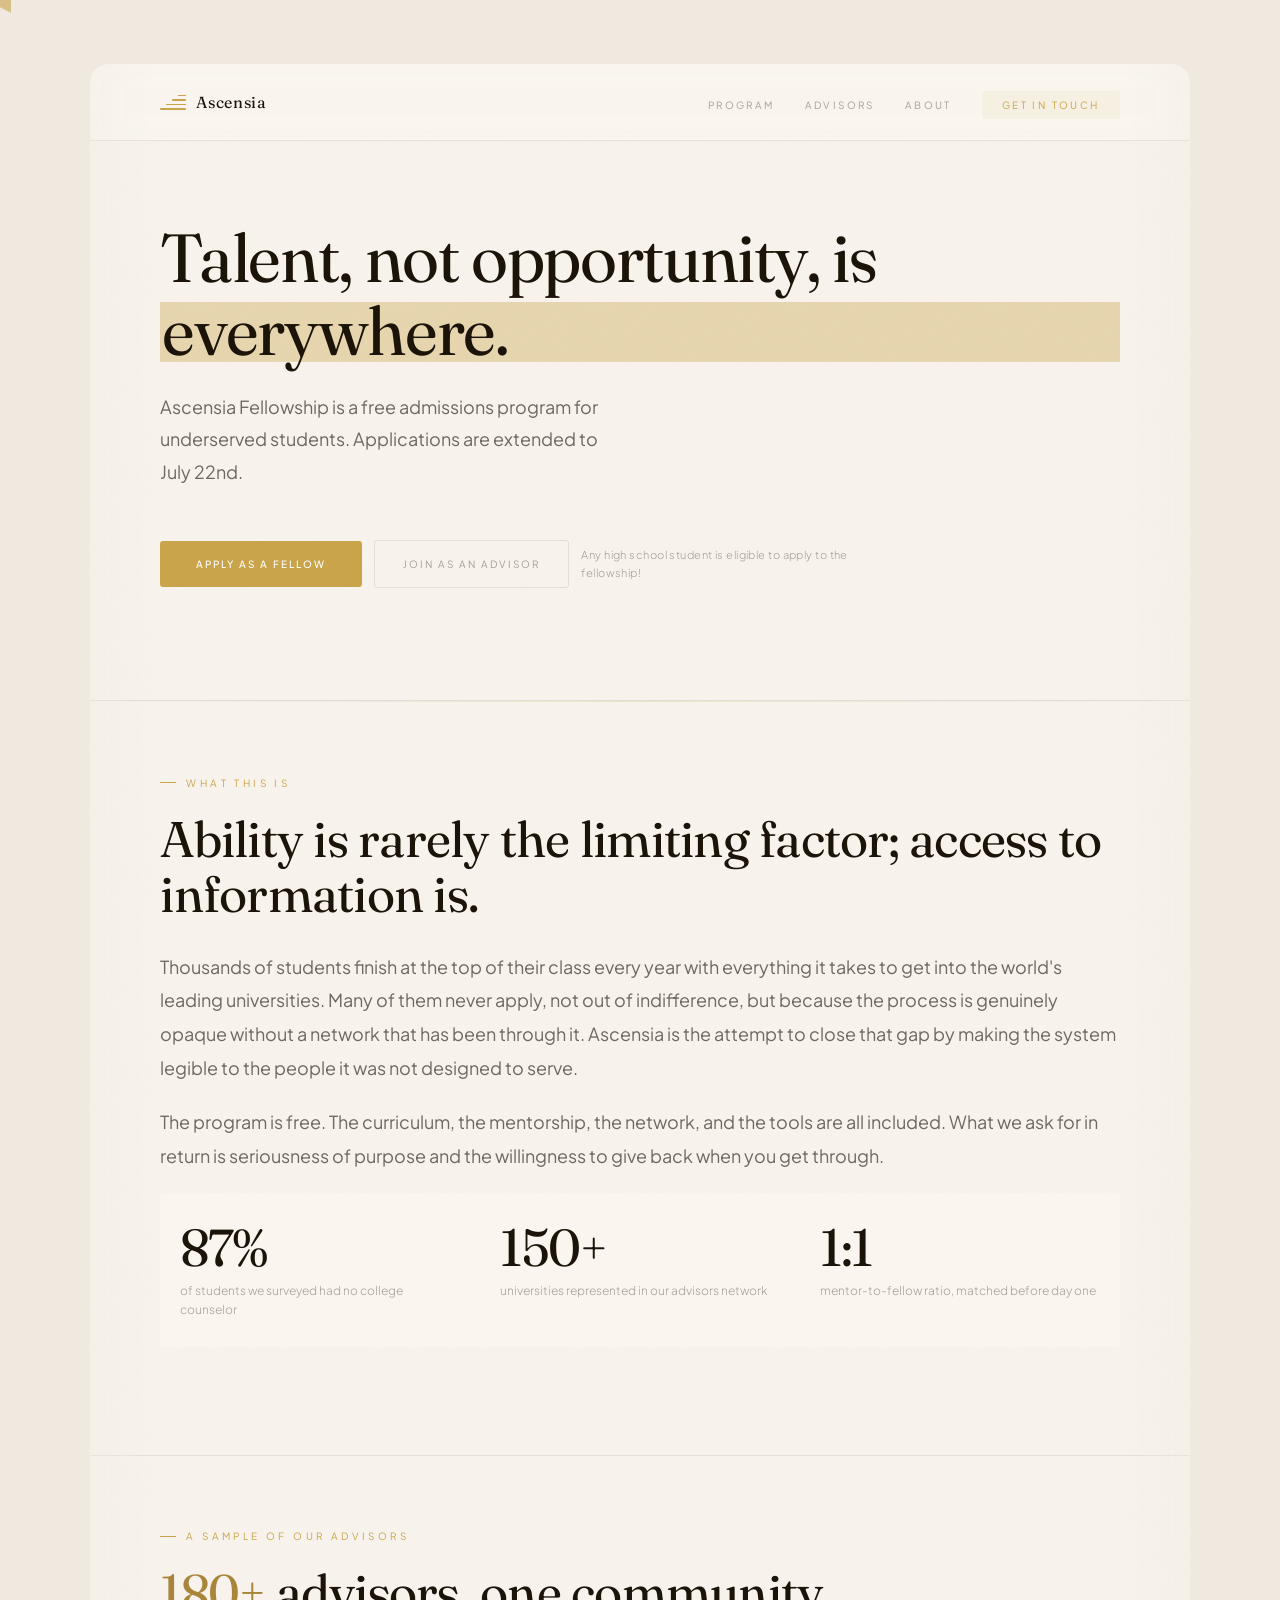
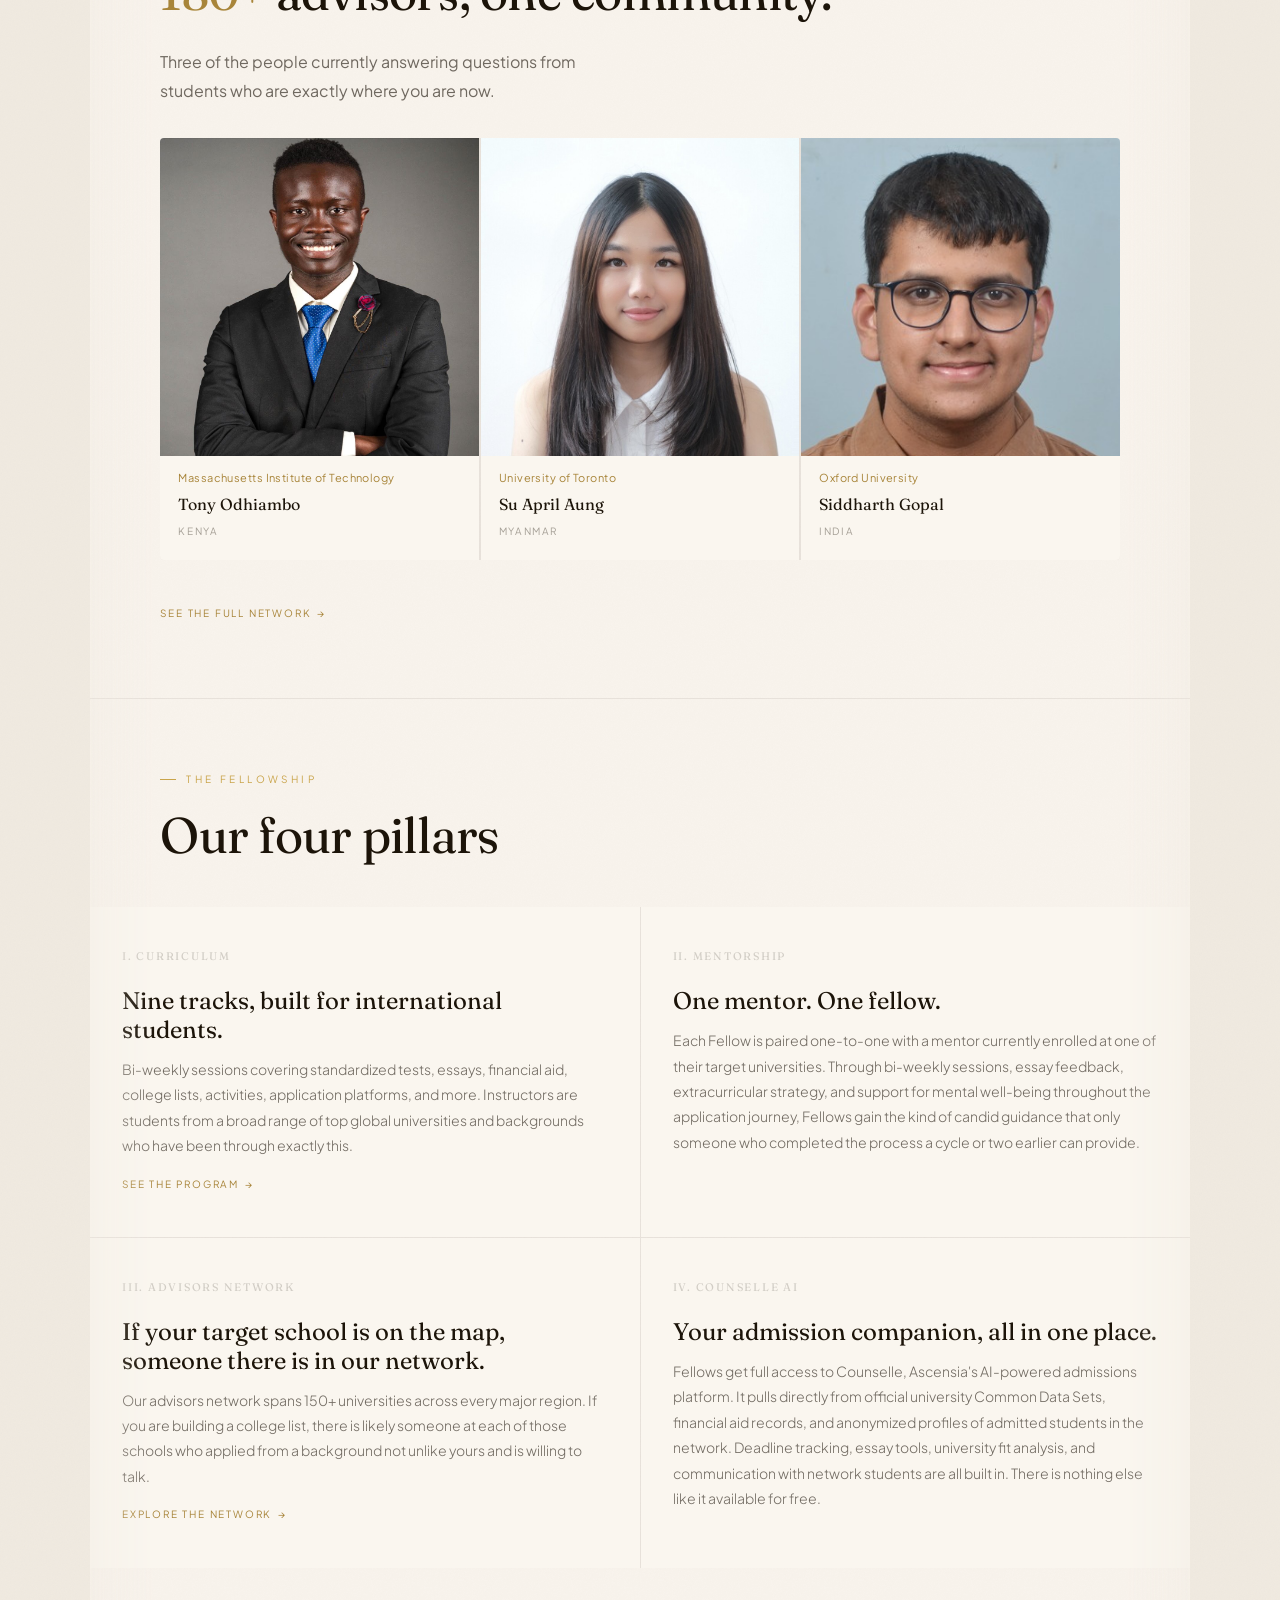
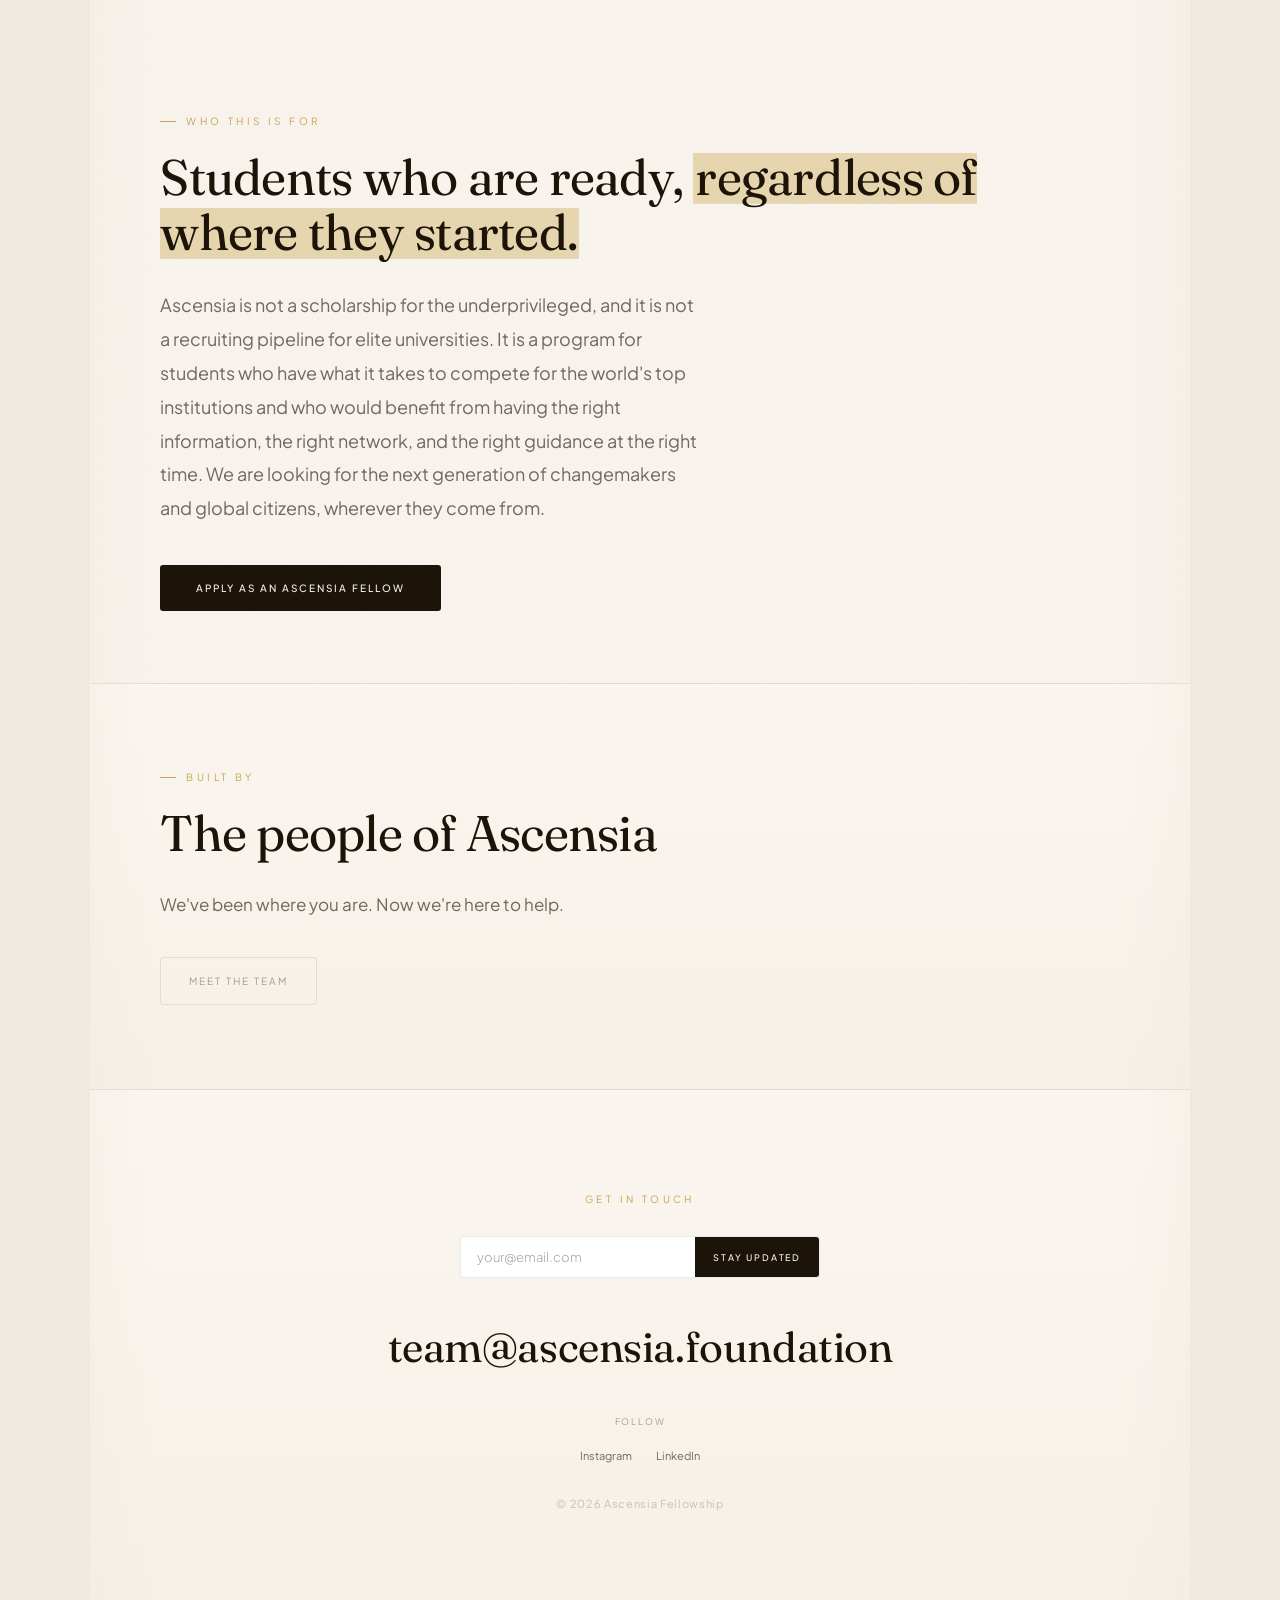
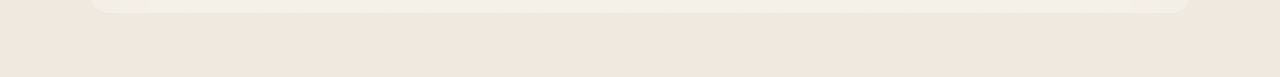
==== commit 5792543b: "fix colors in main" ====
--- a/index.html
+++ b/index.html
@@ -45,20 +45,22 @@
   background:var(--gold);color:#fff;
   font-family:var(--sans);font-size:10px;font-weight:500;
   letter-spacing:.2em;text-transform:uppercase;
-  padding:14px 36px;border-radius:3px;cursor:none;
+  padding:14px 36px;border-radius:3px;
   transition:transform .3s var(--ease),box-shadow .3s,background .2s;
   display:inline-block;
-}
-.btn-gold:hover{transform:translateY(-2px);box-shadow:0 8px 24px rgba(201,164,74,.35);background:#b8922e;}
+  cursor:none !important;
+}
+.btn-gold:hover{transform:translateY(-2px);box-shadow:0 8px 24px rgba(201,164,74,.35);background:#b8922e;cursor:none !important;}
 .btn-ghost{
   background:transparent;color:var(--ink-3);
   font-family:var(--sans);font-size:10px;font-weight:400;
   letter-spacing:.2em;text-transform:uppercase;
-  padding:14px 28px;border-radius:3px;cursor:none;
+  padding:14px 28px;border-radius:3px;
   border:var(--rule);transition:color .2s,background .2s;
   display:inline-block;
-}
-.btn-ghost:hover{color:var(--ink);background:var(--ink-faint);}
+  cursor:none !important;
+}
+.btn-ghost:hover{color:var(--ink);background:var(--ink-faint);cursor:none !important;}
 
 /* mailing list */
 .mailing-row{opacity:0;animation:fadeUp .8s 1.25s both;display:flex;align-items:center;gap:16px;flex-wrap:wrap;}
@@ -79,9 +81,10 @@
   font-family:var(--sans);font-size:9px;font-weight:500;
   letter-spacing:.2em;text-transform:uppercase;
   color:var(--sheet-bg);background:var(--ink);
-  border:none;cursor:none;transition:background .2s;white-space:nowrap;
-}
-.mailing-form button:hover{background:#2E2210;}
+  border:none;transition:background .2s;white-space:nowrap;
+  cursor:none !important;
+}
+.mailing-form button:hover{background:#2E2210;cursor:none !important;}
 .mailing-note{font-family:var(--sans);font-size:11px;font-weight:300;color:var(--ink-3);}
 .form-ok{display:none;font-family:var(--sans);font-size:13px;color:var(--rose);padding:12px 0;}
 
@@ -125,9 +128,10 @@
   display:inline-flex;align-items:center;gap:6px;
   margin-top:16px;font-family:var(--sans);font-size:10px;font-weight:400;
   letter-spacing:.18em;text-transform:uppercase;color:var(--gold-dim);
-  transition:gap .2s;cursor:none;
-}
-.pillar-link:hover{gap:10px;}
+  transition:gap .2s;
+  cursor:none !important;
+}
+.pillar-link:hover{gap:10px;cursor:none !important;}
 .pillar-link::after{content:'→';}
 
 /* advisors strip */
@@ -158,6 +162,20 @@
 /* nav scrolled */
 .nav.scrolled{border-bottom-color:rgba(201,164,74,.14);}
 
+/* OVERRIDE ALL CURSORS */
+a, button, .partner-card, .nav-cta, .person-li, .home-link, .closing-email, 
+[role="button"], [type="submit"], .nav-links a, .nav-mobile a, .logo, .nav-logo,
+.btn-gold, .btn-ghost, .btn-ink, .pillar-link, .mailing-form button {
+  cursor: none !important;
+}
+
+a:hover, button:hover, .partner-card:hover, .nav-cta:hover, .person-li:hover, 
+.home-link:hover, .closing-email:hover, .nav-links a:hover, .nav-mobile a:hover,
+.logo:hover, .nav-logo:hover, .btn-gold:hover, .btn-ghost:hover, .btn-ink:hover,
+.pillar-link:hover, .mailing-form button:hover {
+  cursor: none !important;
+}
+
 @media(max-width:860px){
   .pillars-grid{grid-template-columns:1fr;}
 }
@@ -167,13 +185,7 @@
   .advisor-strip{flex-direction:column;gap:20px;}
 }
 
-
-
-
-
 </style>
-
-
 
 <script type="application/ld+json">
 {
@@ -211,9 +223,6 @@
   ]
 }
 </script>
-
-
-
 
 </head>
 <body>
@@ -241,17 +250,8 @@
 
     <!-- HERO -->
     <section class="hero">
-      <!-- deco: faint spiral top-right -->
-      <!-- <div class="deco sz-xl a-float-slow op-vh" style="top:20px;right:-10px;pointer-events:none;">
-        <img src="assets/HandDrawn/12_Doodles/Doodle 8.svg" alt="" aria-hidden="true">
-      </div> -->
-
-
-      
       <h1>
-        <span class="hero-line"><span>Talent, not opportunity, is<span class="mk">everywhere.</span></span>
-        
-        <!-- <span class="hero-line"><span>Not yet.</span></span> -->
+        <span class="hero-line"><span>Talent, not opportunity, is <span class="mk">everywhere.</span></span>
       </h1>
 
       <p class="hero-sub">
@@ -265,30 +265,12 @@
 
       </div>
 
-    <!-- <div class="mailing-row">
-    <form class="mailing-form" action="https://formsubmit.co/team@ascensia.foundation" method="POST" onsubmit="doSignup(event)">
-    <input type="email" name="email" placeholder="your@email.com" required>
-    <button type="submit">Stay updated</button>
-    
-
-    <input type="hidden" name="_captcha" value="false">
-
-
-    <input type="hidden" name="_subject" value="New Subscriber!">
-  </form>
-  <p id="ok" class="form-ok">Got it. We'll be in touch.</p>
-  <p class="mailing-note">No commitment. We'll reach out when we have something worth saying.</p>
-  </div>    -->
     </section>
 
     <div class="rule-warm"></div>
 
     <!-- WHAT THIS IS -->
    <section class="pad" style="position:relative;overflow:hidden;">
-  <!-- deco: underline near the heading -->
-  <!-- <div class="deco sz-xl a-draw-slow op-m delay-1" style="top:80px;left:var(--sheet-pad);pointer-events:none;">
-    <img src="assets/HandDrawn/02_Underlines/Underline%203.svg" alt="" aria-hidden="true">
-  </div> -->
 
   <p class="eyebrow r">What this is</p>
   <h2 class="section-h r r-d1">
@@ -318,10 +300,6 @@
     </div>
   </div>
 
-    <!-- Button - relaxed in the middle -->
-  <!-- <div style="display:flex;justify-content:center;margin:32px 0 28px 0;">
-    <a href="advisors.html" class="btn-ghost r r-d1">See the full network</a>
-  </div> -->
 </section>
 
     <div class="rule"></div>
@@ -337,7 +315,7 @@
   <div class="adv-cards-row r r-d3">
     <div class="adv-card">
       <div class="adv-card-photo" data-initial="A">
-        <img src="images/tony.jpg" alt="" loading="lazy" onerror="this.remove()">
+        <img src="images/tony.jpg" alt="" loading="lazy" onerror="this.remove()" style="filter:none;">
       </div>
       <div class="adv-card-uni">Massachusetts Institute of Technology</div>
       <div class="adv-card-info">
@@ -347,7 +325,7 @@
     </div>
     <div class="adv-card">
       <div class="adv-card-photo" data-initial="B">
-        <img src="images/april.jpeg" alt="" loading="lazy" onerror="this.remove()">
+        <img src="images/april.jpeg" alt="" loading="lazy" onerror="this.remove()" style="filter:none;">
       </div>
       <div class="adv-card-uni">University of Toronto</div>
       <div class="adv-card-info">
@@ -360,7 +338,7 @@
     
     <div class="adv-card">
       <div class="adv-card-photo" data-initial="C">
-        <img src="images/sid.jpeg" alt="" loading="lazy" onerror="this.remove()">
+        <img src="images/sid.jpeg" alt="" loading="lazy" onerror="this.remove()" style="filter:none;">
       </div>
       <div class="adv-card-uni">Oxford University</div>
       <div class="adv-card-info">
@@ -382,10 +360,6 @@
 
     <!-- FOUR PILLARS -->
     <section style="padding:72px 0;position:relative;overflow:hidden;">
-      <!-- deco: arrow pointing into section -->
-      <!-- <div class="deco sz-md a-wiggle-slow op-h r-n15 delay-2" style="top:32px;right:var(--sheet-pad);pointer-events:none;">
-        <img src="assets/HandDrawn/01_Arrows/Arrow%205.svg" alt="" aria-hidden="true">
-      </div> -->
 
       <div style="padding:0 var(--sheet-pad);margin-bottom:40px;">
         <p class="eyebrow r">The Fellowship</p>
@@ -395,9 +369,6 @@
       <div class="pillars-grid">
         <!-- Pillar 1: Curriculum -->
         <div class="pillar-card r" style="position:relative;overflow:hidden;">
-          <!-- <div class="deco sz-sm a-float-slow op-f r-5 delay-0" style="top:12px;right:16px;pointer-events:none;">
-            <img src="assets/HandDrawn/11_Punctuation/Punctuation%201.svg" alt="" aria-hidden="true">
-          </div> -->
           <div class="pillar-num">i. Curriculum</div>
           <h3 class="pillar-title">Nine tracks, built for international students.</h3>
           <p class="pillar-body">
@@ -408,9 +379,6 @@
 
         <!-- Pillar 2: Mentorship -->
         <div class="pillar-card r r-d1" style="position:relative;overflow:hidden;">
-          <!-- <div class="deco sz-sm a-float-slow op-f r-n8 delay-2" style="top:12px;right:16px;pointer-events:none;">
-            <img src="assets/HandDrawn/03_Loops/Loop%202.svg" alt="" aria-hidden="true">
-          </div> -->
           <div class="pillar-num">ii. Mentorship</div>
           <h3 class="pillar-title">One mentor. One fellow.</h3>
           <p class="pillar-body">
@@ -421,9 +389,6 @@
 
         <!-- Pillar 3: Advisors -->
         <div class="pillar-card r r-d2" style="position:relative;overflow:hidden;">
-          <!-- <div class="deco sz-sm a-breathe-slow op-f delay-1" style="top:12px;right:16px;pointer-events:none;">
-            <img src="assets/HandDrawn/12_Doodles/Doodle%206.svg" alt="" aria-hidden="true">
-          </div> -->
           <div class="pillar-num">iii. Advisors network</div>
           <h3 class="pillar-title">If your target school is on the map, someone there is in our network.</h3>
           <p class="pillar-body">
@@ -434,9 +399,6 @@
 
         <!-- Pillar 4: Counselle -->
         <div class="pillar-card r r-d3" style="position:relative;overflow:hidden;">
-          <!-- <div class="deco sz-sm a-spin-slow op-f delay-3" style="top:12px;right:16px;pointer-events:none;">
-            <img src="assets/HandDrawn/09_Spirals/Spiral%201.svg" alt="" aria-hidden="true">
-          </div> -->
           <div class="pillar-num">iv. Counselle AI</div>
           <h3 class="pillar-title">Your admission companion, all in one place.</h3>
           <p class="pillar-body">
@@ -450,13 +412,6 @@
 
     <!-- WHO WE'RE LOOKING FOR -->
     <section class="pad" style="position:relative;overflow:hidden;">
-      <!-- deco: scattered sprinkles -->
-      <!-- <div class="deco sz-xs a-float op-m r-15 delay-0" style="top:40px;right:80px;pointer-events:none;">
-        <img src="assets/HandDrawn/10_Sprinkles/Sprinkle%201.svg" alt="" aria-hidden="true">
-      </div>
-      <div class="deco sz-xs a-float-slow op-m r-n10 delay-2" style="top:110px;right:140px;pointer-events:none;">
-        <img src="assets/HandDrawn/10_Sprinkles/Sprinkle%205.svg" alt="" aria-hidden="true">
-      </div> -->
 
       <p class="eyebrow r">Who this is for</p>
       <h2 class="section-h r r-d1">Students who are ready, <span class="mk">regardless of where they started.</span></h2>
@@ -496,7 +451,7 @@
   <div style="max-width:360px;margin:0 auto 32px;">
     <form class="mailing-form" action="https://formsubmit.co/team@ascensia.foundation" method="POST" onsubmit="doSignup(event)" style="max-width:100%;">
       <input type="email" name="email" placeholder="your@email.com" required style="flex:1;padding:12px 16px;font-family:var(--sans);font-size:13px;font-weight:300;color:var(--ink);background:transparent;border:none;outline:none;">
-      <button type="submit" style="padding:12px 18px;font-family:var(--sans);font-size:9px;font-weight:500;letter-spacing:.2em;text-transform:uppercase;color:var(--sheet-bg);background:var(--ink);border:none;cursor:none;transition:background .2s;white-space:nowrap;">Stay updated</button>
+      <button type="submit" style="padding:12px 18px;font-family:var(--sans);font-size:9px;font-weight:500;letter-spacing:.2em;text-transform:uppercase;color:var(--sheet-bg);background:var(--ink);border:none;transition:background .2s;white-space:nowrap;cursor:none !important;">Stay updated</button>
       <input type="hidden" name="_captcha" value="false">
       <input type="hidden" name="_subject" value="New Subscriber!">
     </form>
@@ -511,7 +466,6 @@
     <div style="display:flex;justify-content:center;gap:24px;">
       <a href="https://www.instagram.com/ascensia.foundation/" target="_blank" rel="noopener" style="font-family:var(--sans);font-size:11px;color:var(--ink-2);text-decoration:none;transition:color .2s;cursor:none;" onmouseover="this.style.color='var(--gold)'" onmouseout="this.style.color='var(--ink-2)'">Instagram</a>
       <a href="https://www.linkedin.com/company/ascensia-fellowship" target="_blank" rel="noopener" style="font-family:var(--sans);font-size:11px;color:var(--ink-2);text-decoration:none;transition:color .2s;cursor:none;" onmouseover="this.style.color='var(--gold)'" onmouseout="this.style.color='var(--ink-2)'">LinkedIn</a>
-      <!-- <a href="https://tiktok.com/@ascensia" target="_blank" rel="noopener" style="font-family:var(--sans);font-size:11px;color:var(--ink-2);text-decoration:none;transition:color .2s;cursor:none;" onmouseover="this.style.color='var(--gold)'" onmouseout="this.style.color='var(--ink-2)'">TikTok</a> -->
     </div>
   </div>
 
@@ -537,7 +491,7 @@
   e.preventDefault();
   const form = e.target;
   const data = new FormData(form);
-  const successMsg = document.getElementById('ok-closing'); // ← fixed ID
+  const successMsg = document.getElementById('ok-closing');
 
   fetch(form.action, {
     method: 'POST',
@@ -549,7 +503,6 @@
       form.style.display = 'none';
       successMsg.style.display = 'block';
     } else {
-      // optional: show an error state
       successMsg.textContent = 'Something went wrong. Please try again.';
       successMsg.style.display = 'block';
     }
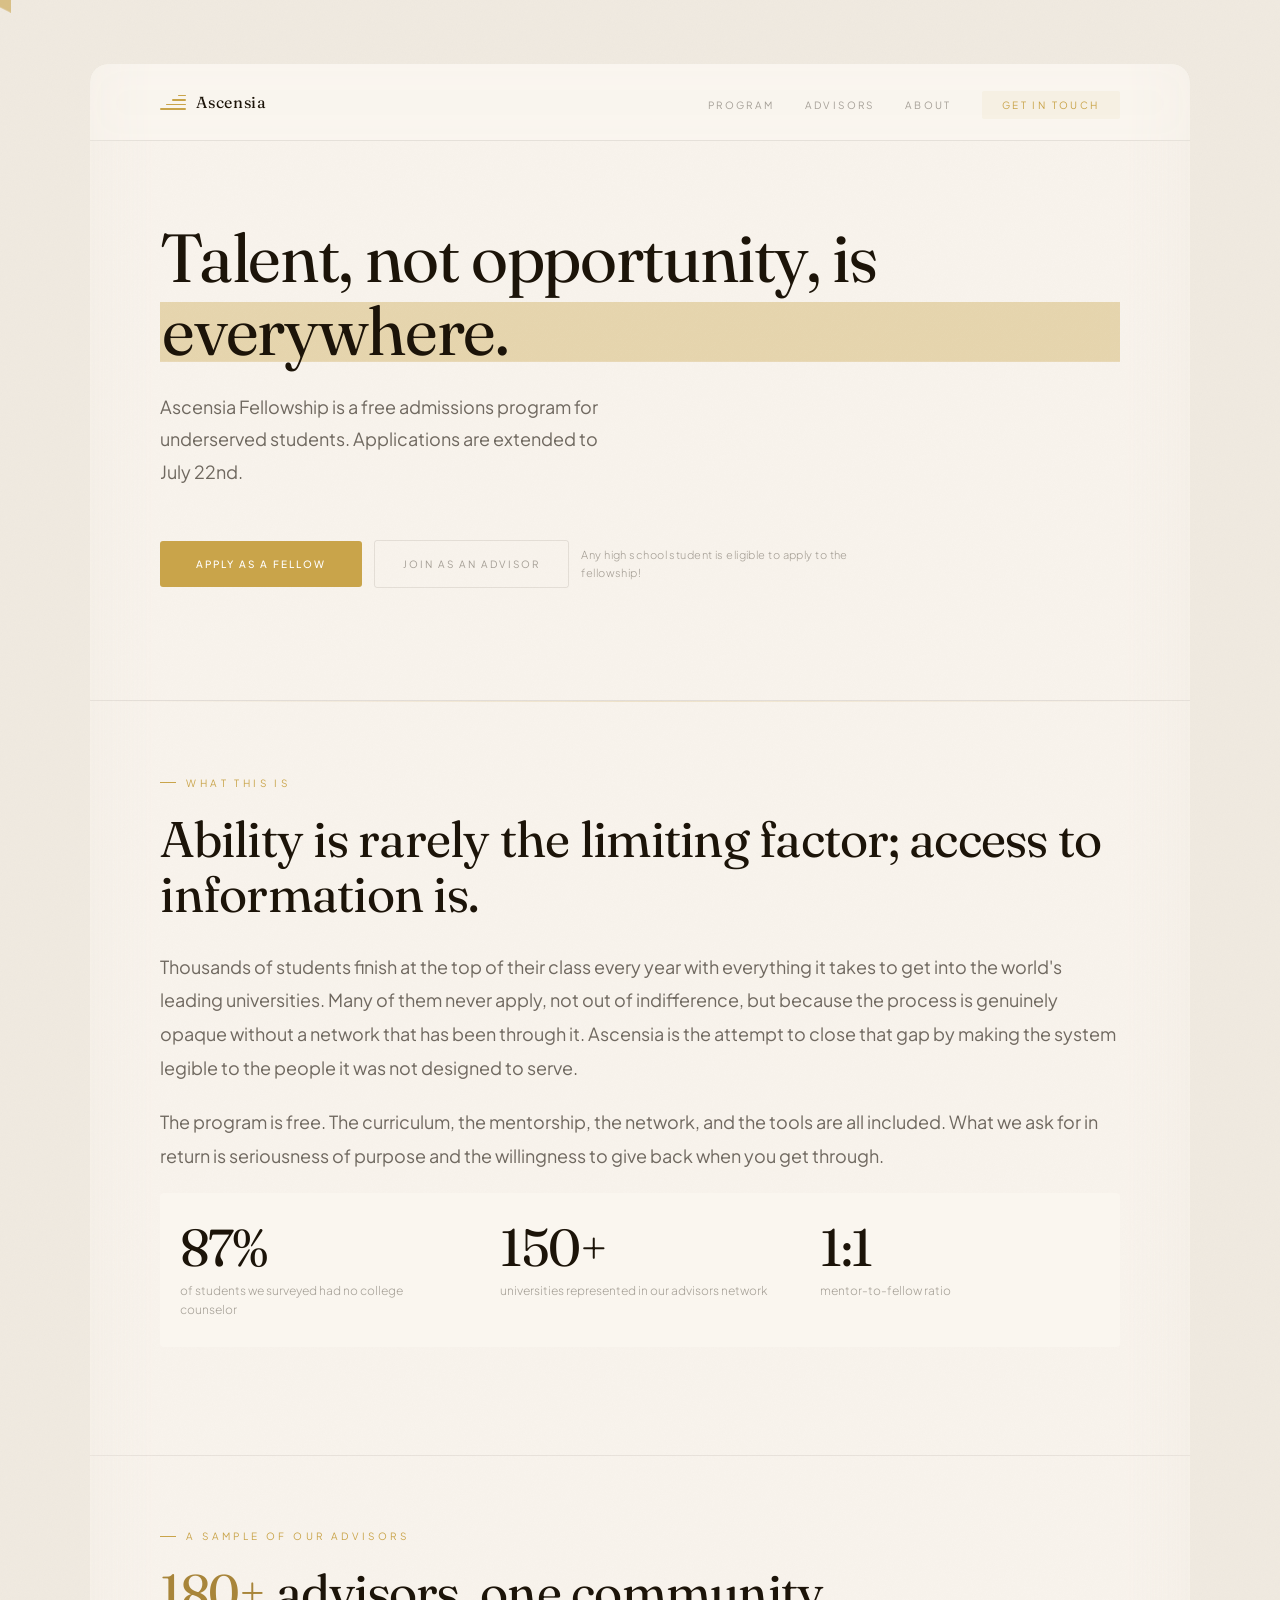
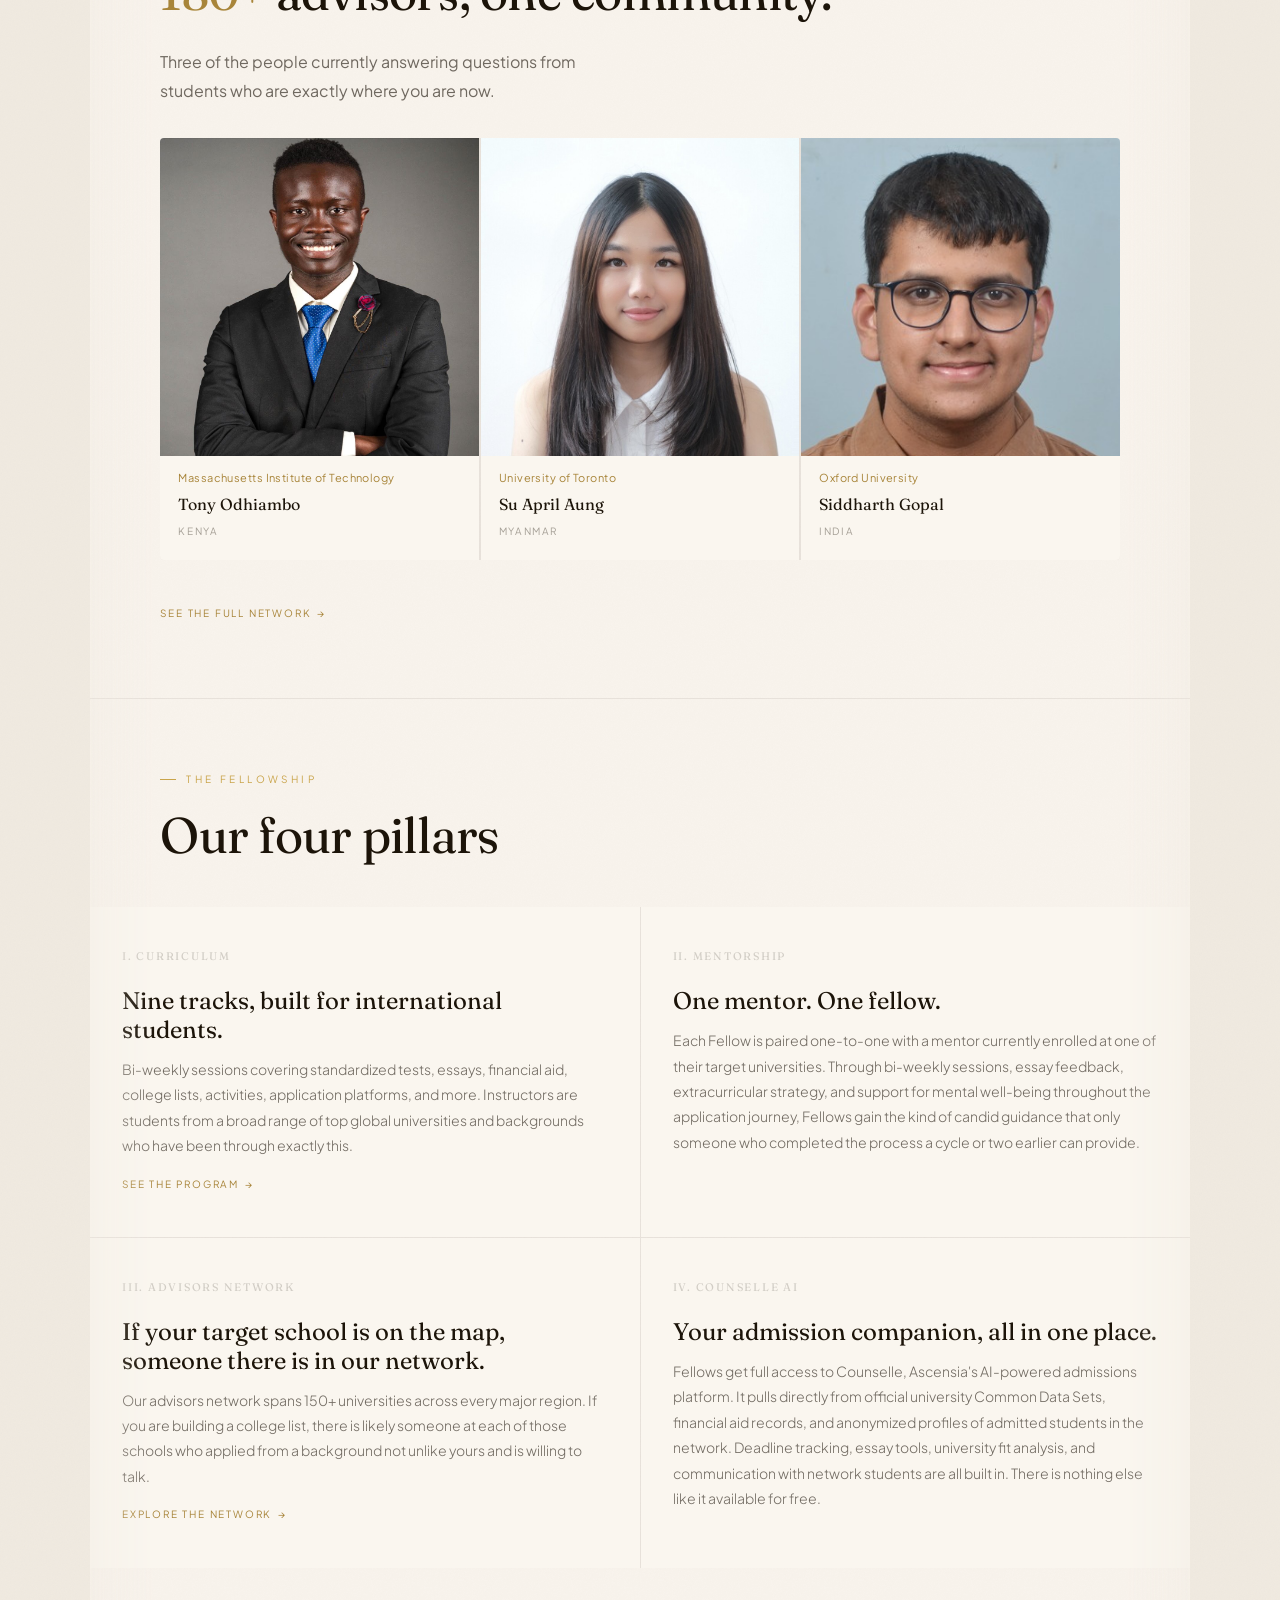
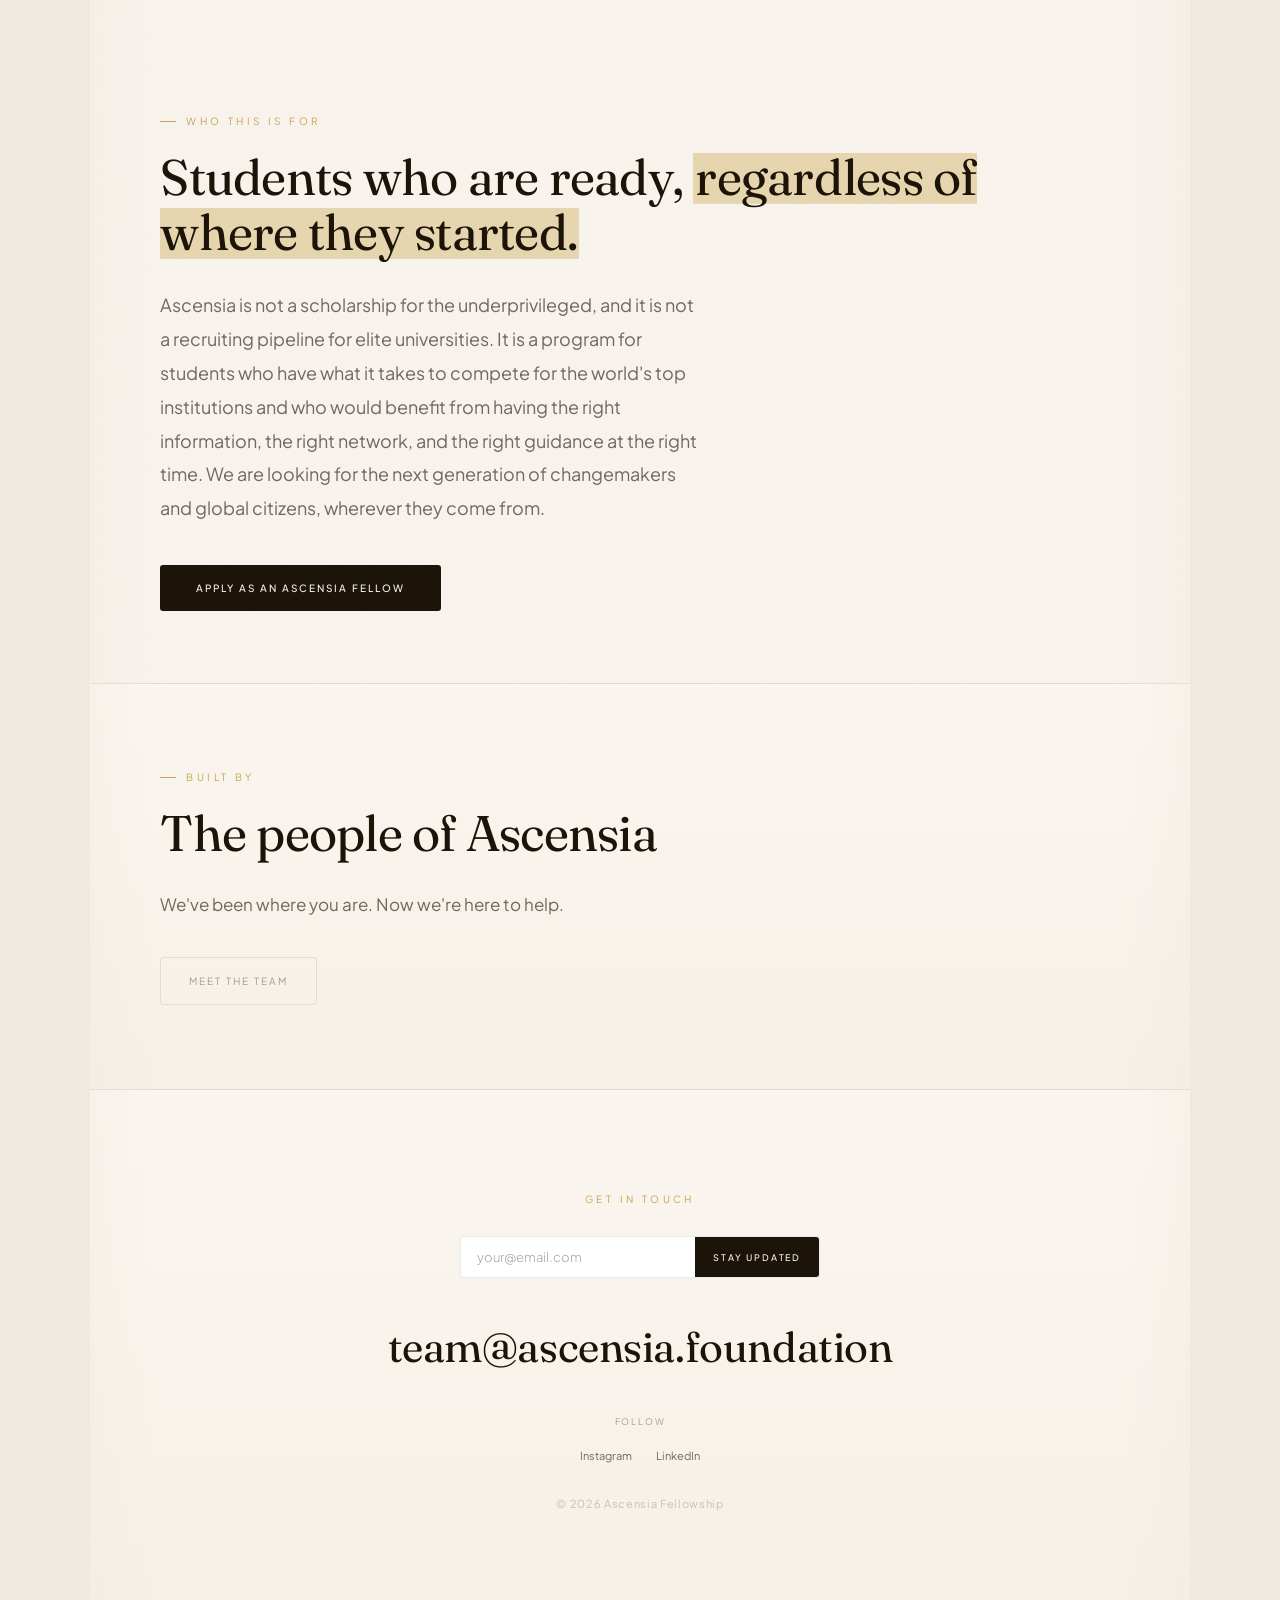
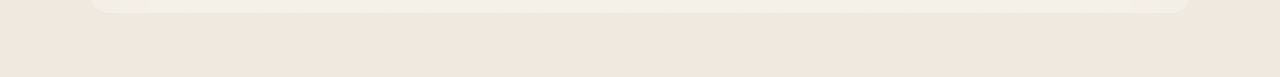
==== commit 5990a410: "text added (mentor to fellow ratio)" ====
--- a/index.html
+++ b/index.html
@@ -296,7 +296,7 @@
     </div>
     <div class="stat-cell">
       <div class="stat-n">1:1</div>
-      <div class="stat-l">mentor-to-fellow ratio, matched before day one</div>
+      <div class="stat-l">mentor-to-fellow ratio</div>
     </div>
   </div>
 
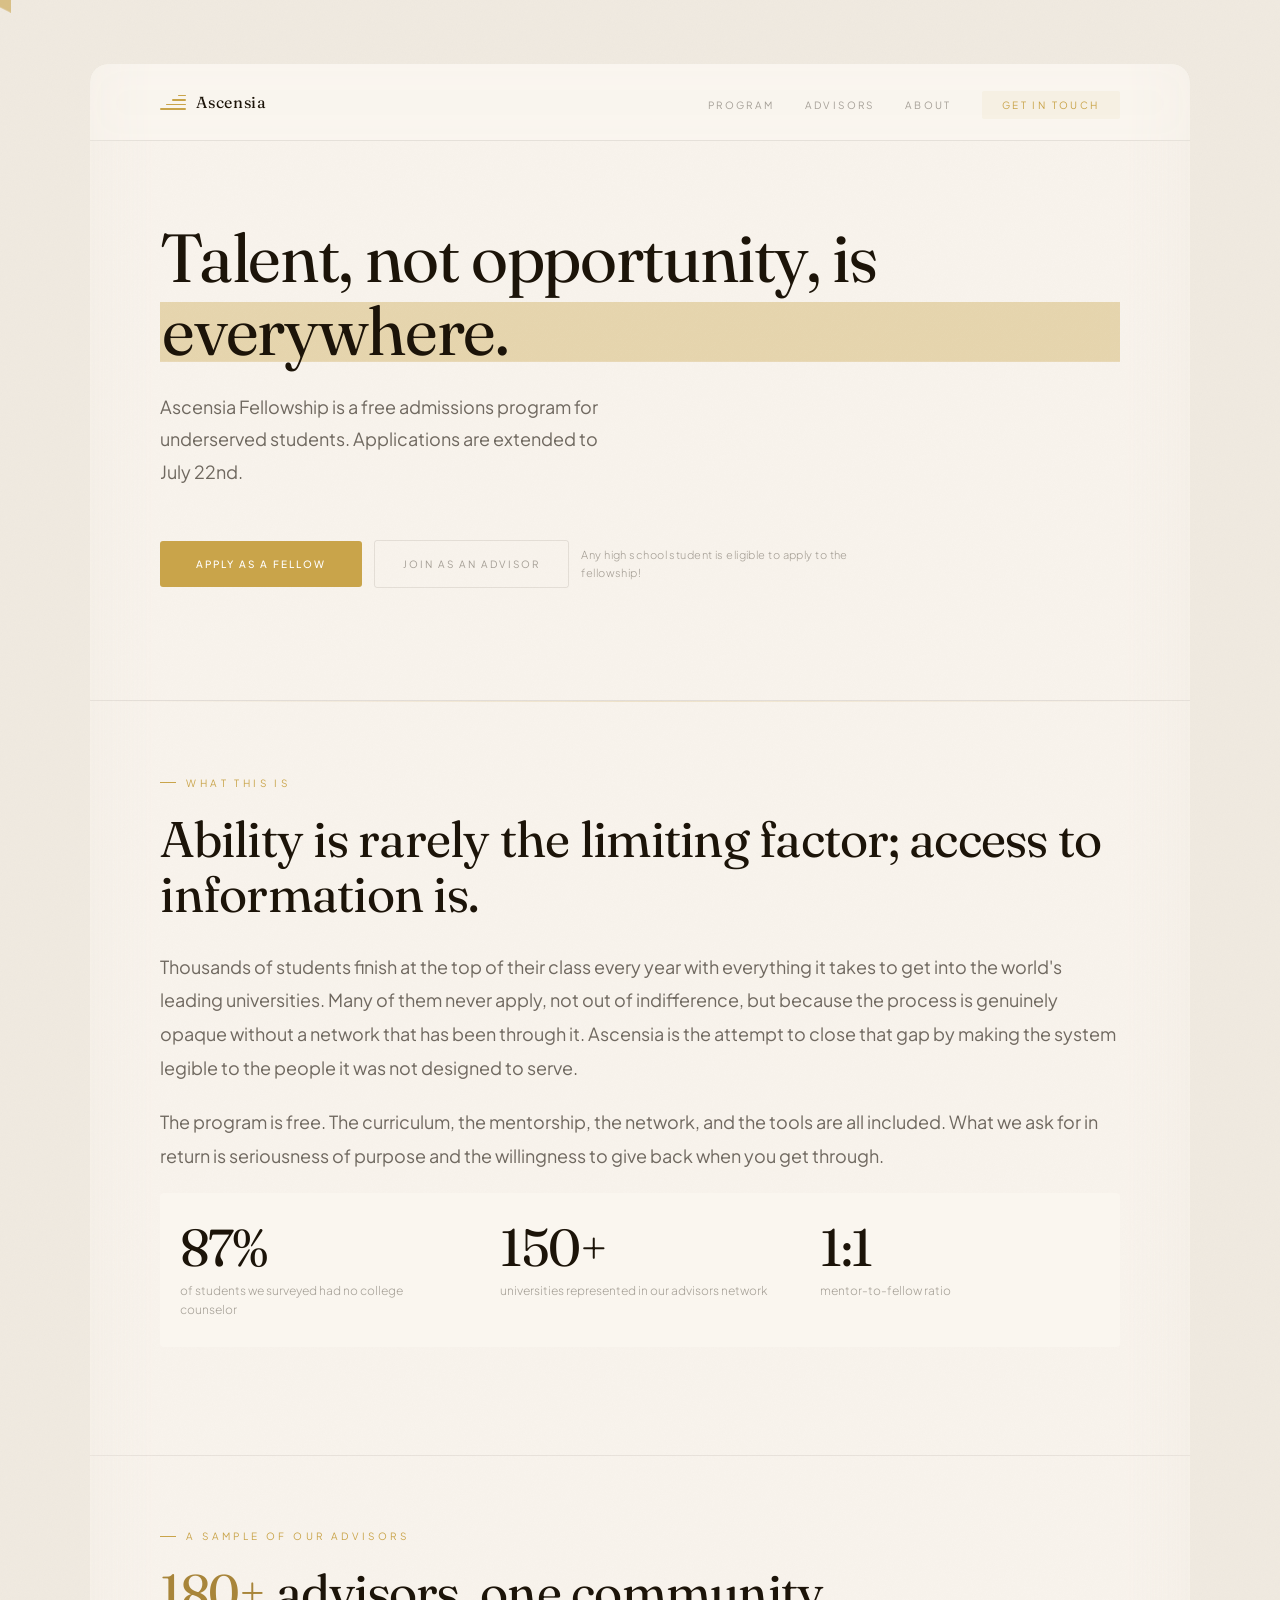
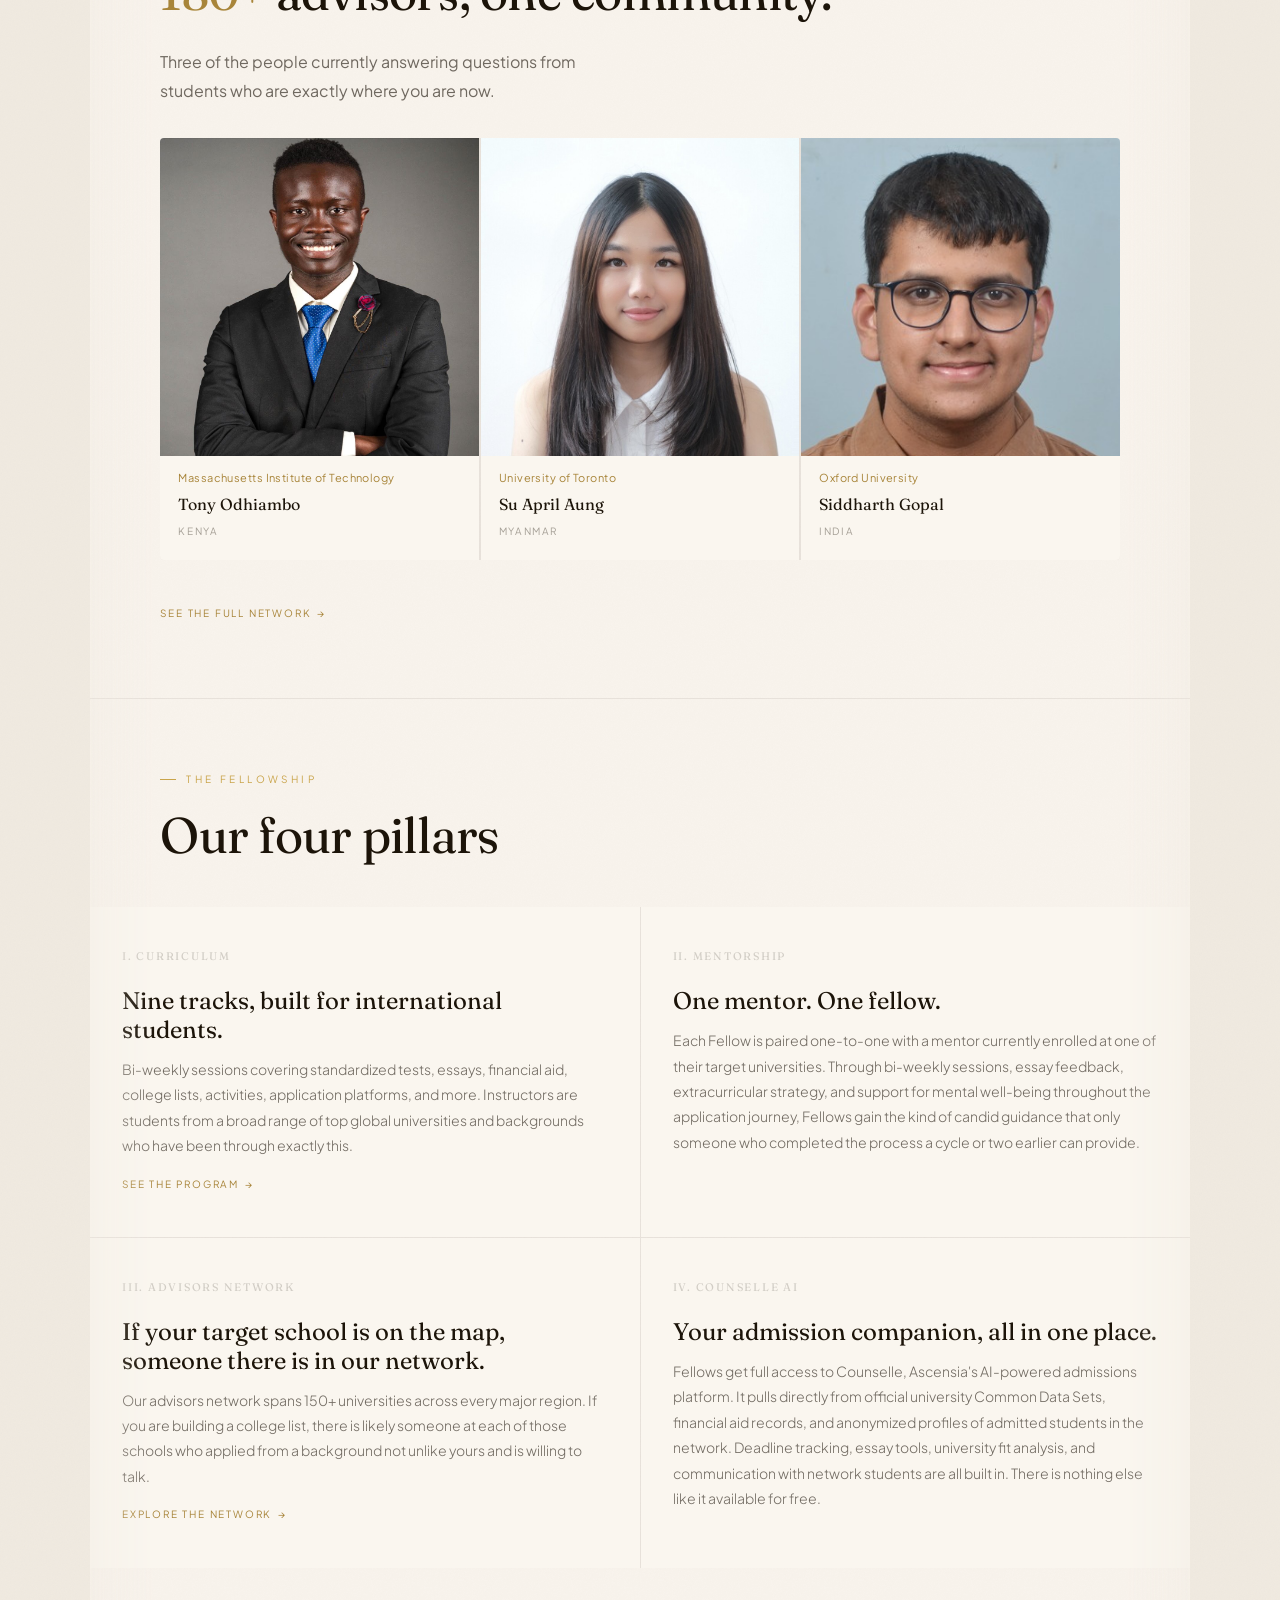
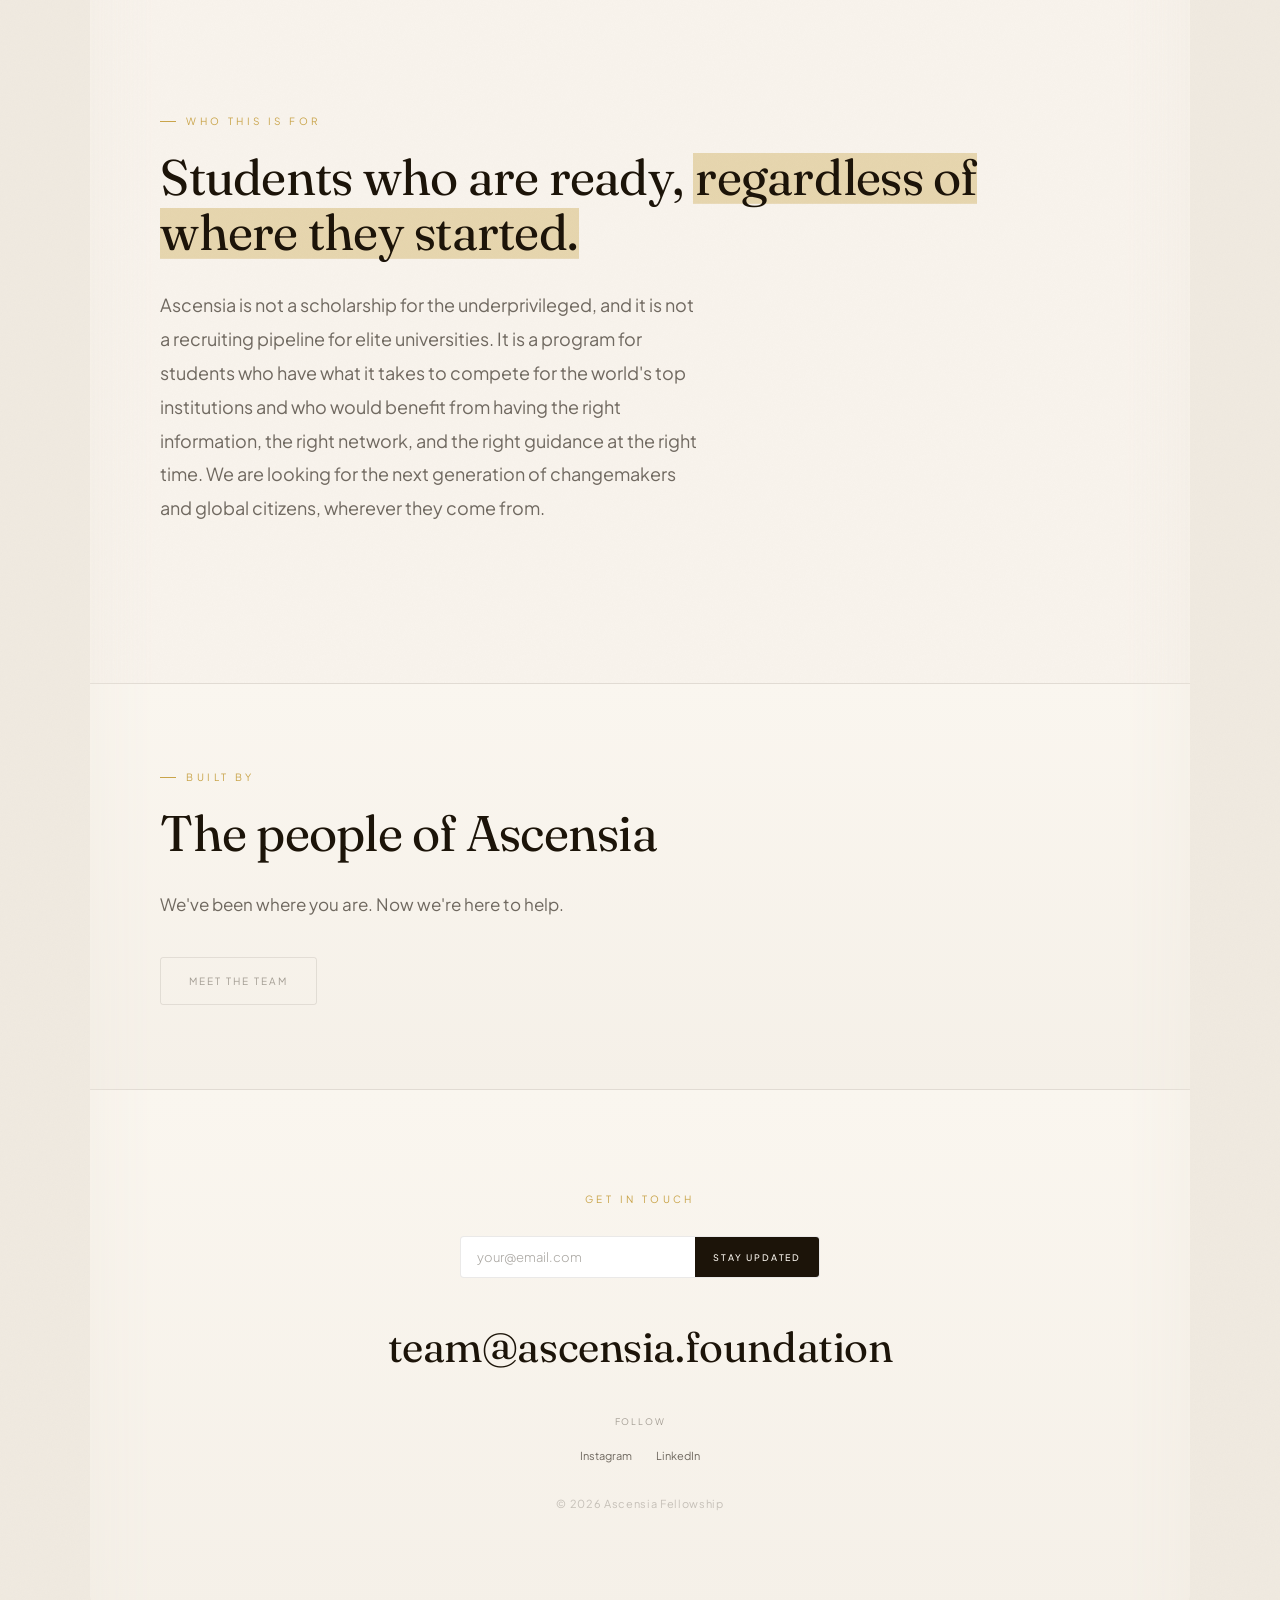
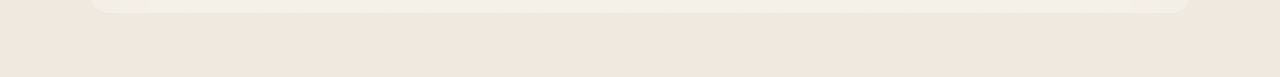
==== commit 7a886b1e: "final fixing for insta" ====
--- a/index.html
+++ b/index.html
@@ -5,6 +5,15 @@
 <meta name="viewport" content="width=device-width, initial-scale=1.0">
 <meta name="description" content="Ascensia is a free admissions preparation program for students who are ready for the world's top universities.">
 <title>Ascensia | Ascensia Fellowship</title>
+
+<!-- Open Graph Meta Tags -->
+<meta property="og:title" content="Ascensia | Ascensia Fellowship" />
+<meta property="og:description" content="Ascensia Fellowship is a free admissions program for underserved students. Applications are extended to July 22nd." />
+<meta property="og:image" content="https://ascensia.foundation/images/og-one.png" />
+<meta property="og:url" content="https://ascensia.foundation/" />
+<meta property="og:type" content="website" />
+<meta name="twitter:card" content="summary_large_image" />
+
 <link rel="icon" type="image/png" href="/favicon.png">
 <link rel="preconnect" href="https://fonts.googleapis.com">
 <link rel="preconnect" href="https://fonts.gstatic.com" crossorigin>
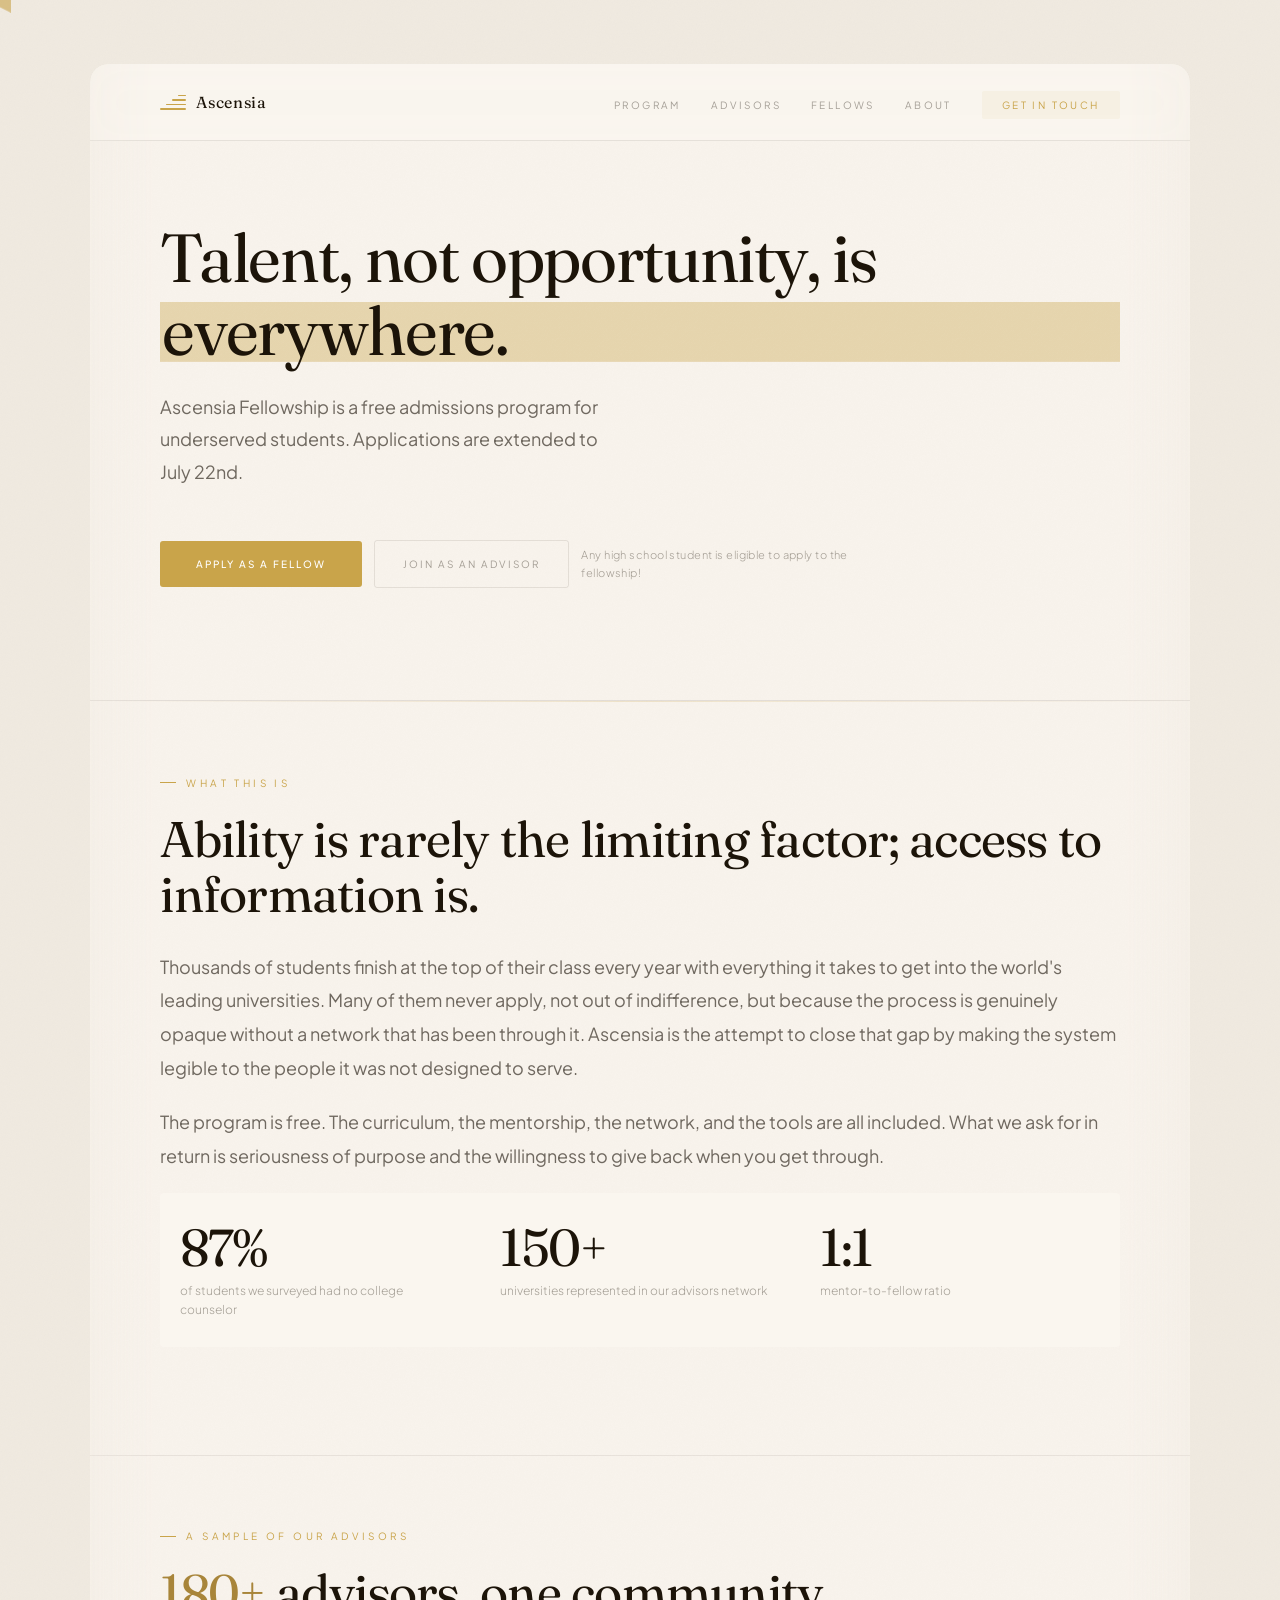
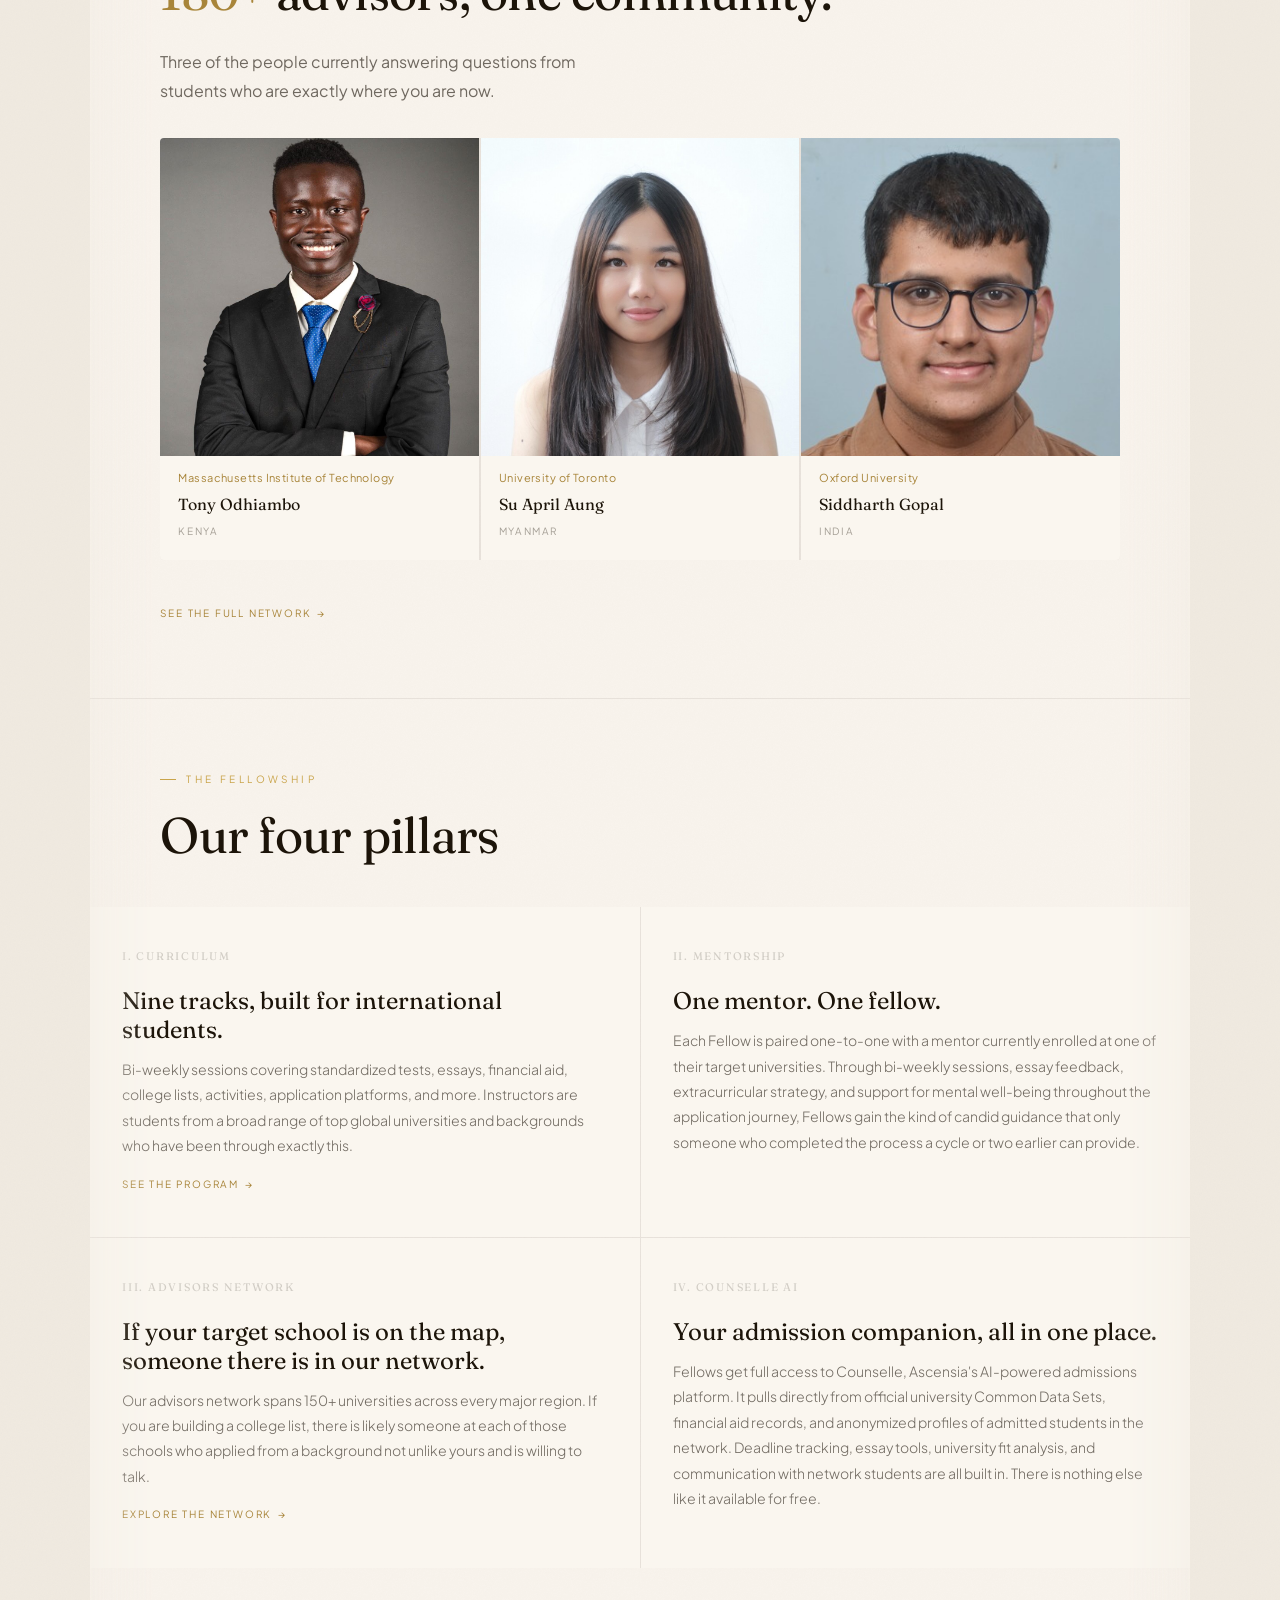
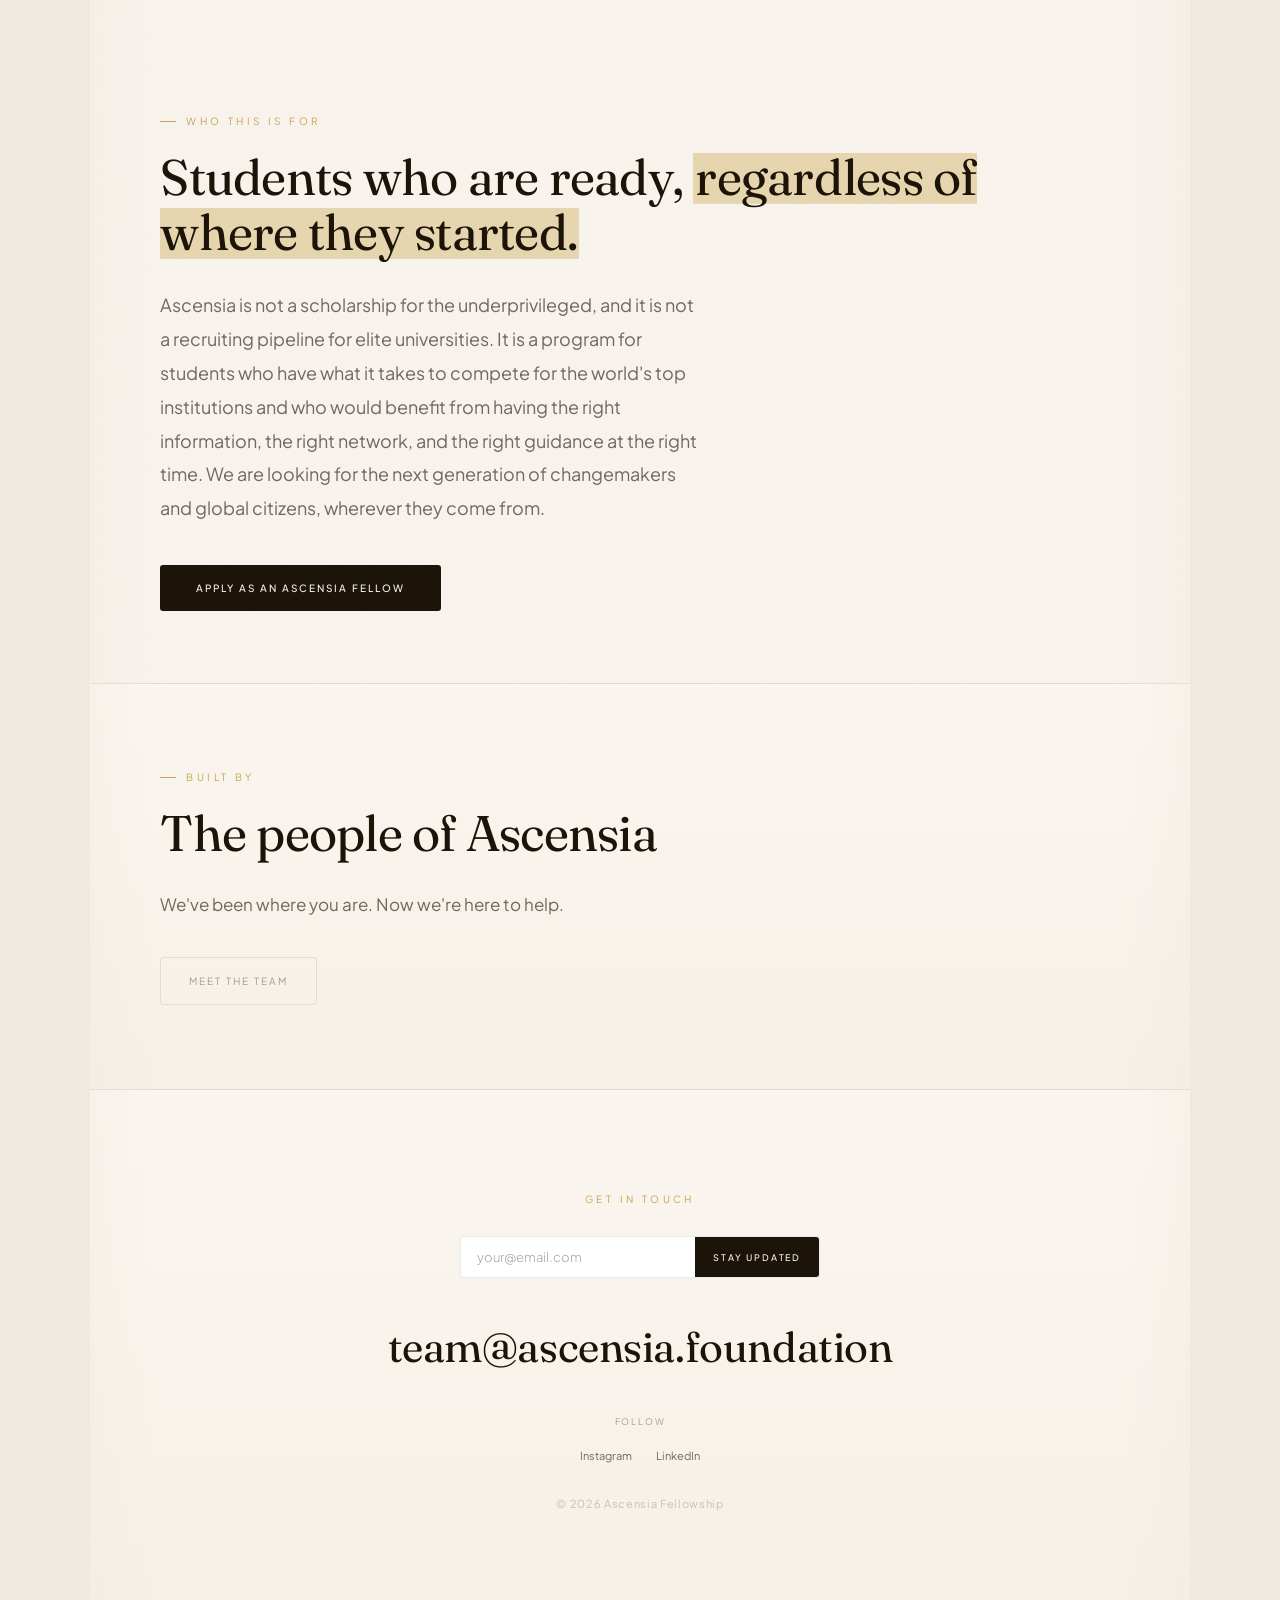
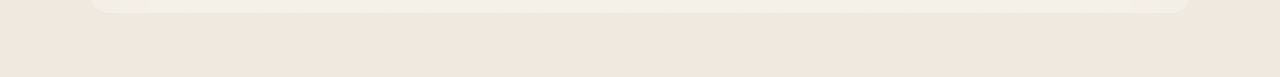
==== commit 418d1095: "add fellows page to all" ====
--- a/index.html
+++ b/index.html
@@ -224,10 +224,11 @@
 {
   "@context": "https://schema.org",
   "@type": "SiteNavigationElement",
-  "name": ["Program", "Advisors", "About"],
+  "name": ["Program", "Advisors", "Fellows", "About"],
   "url": [
     "https://ascensia.foundation/program.html",
     "https://ascensia.foundation/advisors.html",
+    "https://ascensia.foundation/fellows.html",
     "https://ascensia.foundation/about.html"
   ]
 }
@@ -251,6 +252,7 @@
       <ul class="nav-links">
         <li><a href="program.html">Program</a></li>
         <li><a href="advisors.html">Advisors</a></li>
+        <li><a href="fellows.html">Fellows</a></li>
         <li><a href="about.html">About</a></li>
         <li><a href="mailto:team@ascensia.foundation" class="nav-cta">Get in touch</a></li>
       </ul>
@@ -488,6 +490,7 @@
 <div class="nav-mobile">
   <a href="program.html">Program</a>
   <a href="advisors.html">Advisors</a>
+  <a href="fellows.html">Fellows</a>
   <a href="about.html">About</a>
   <a href="mailto:team@ascensia.foundation">Contact</a>
 </div>
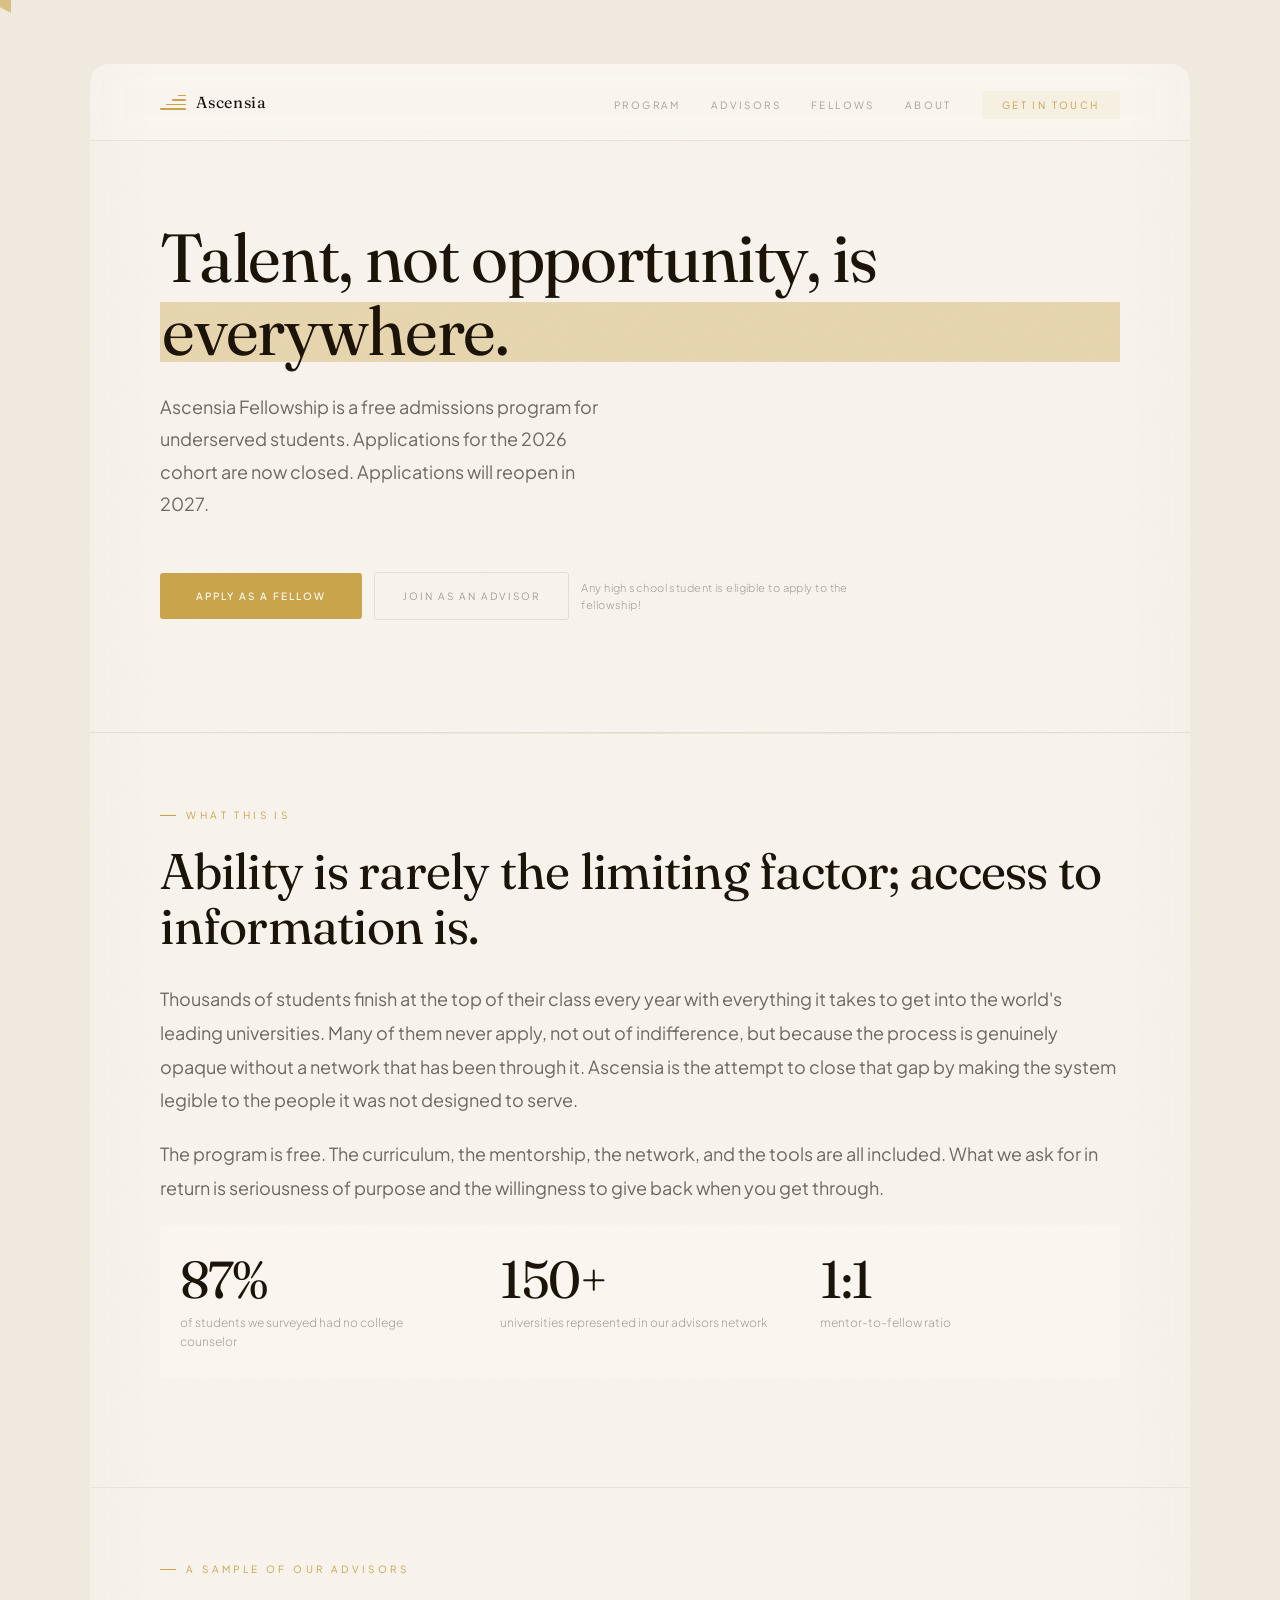
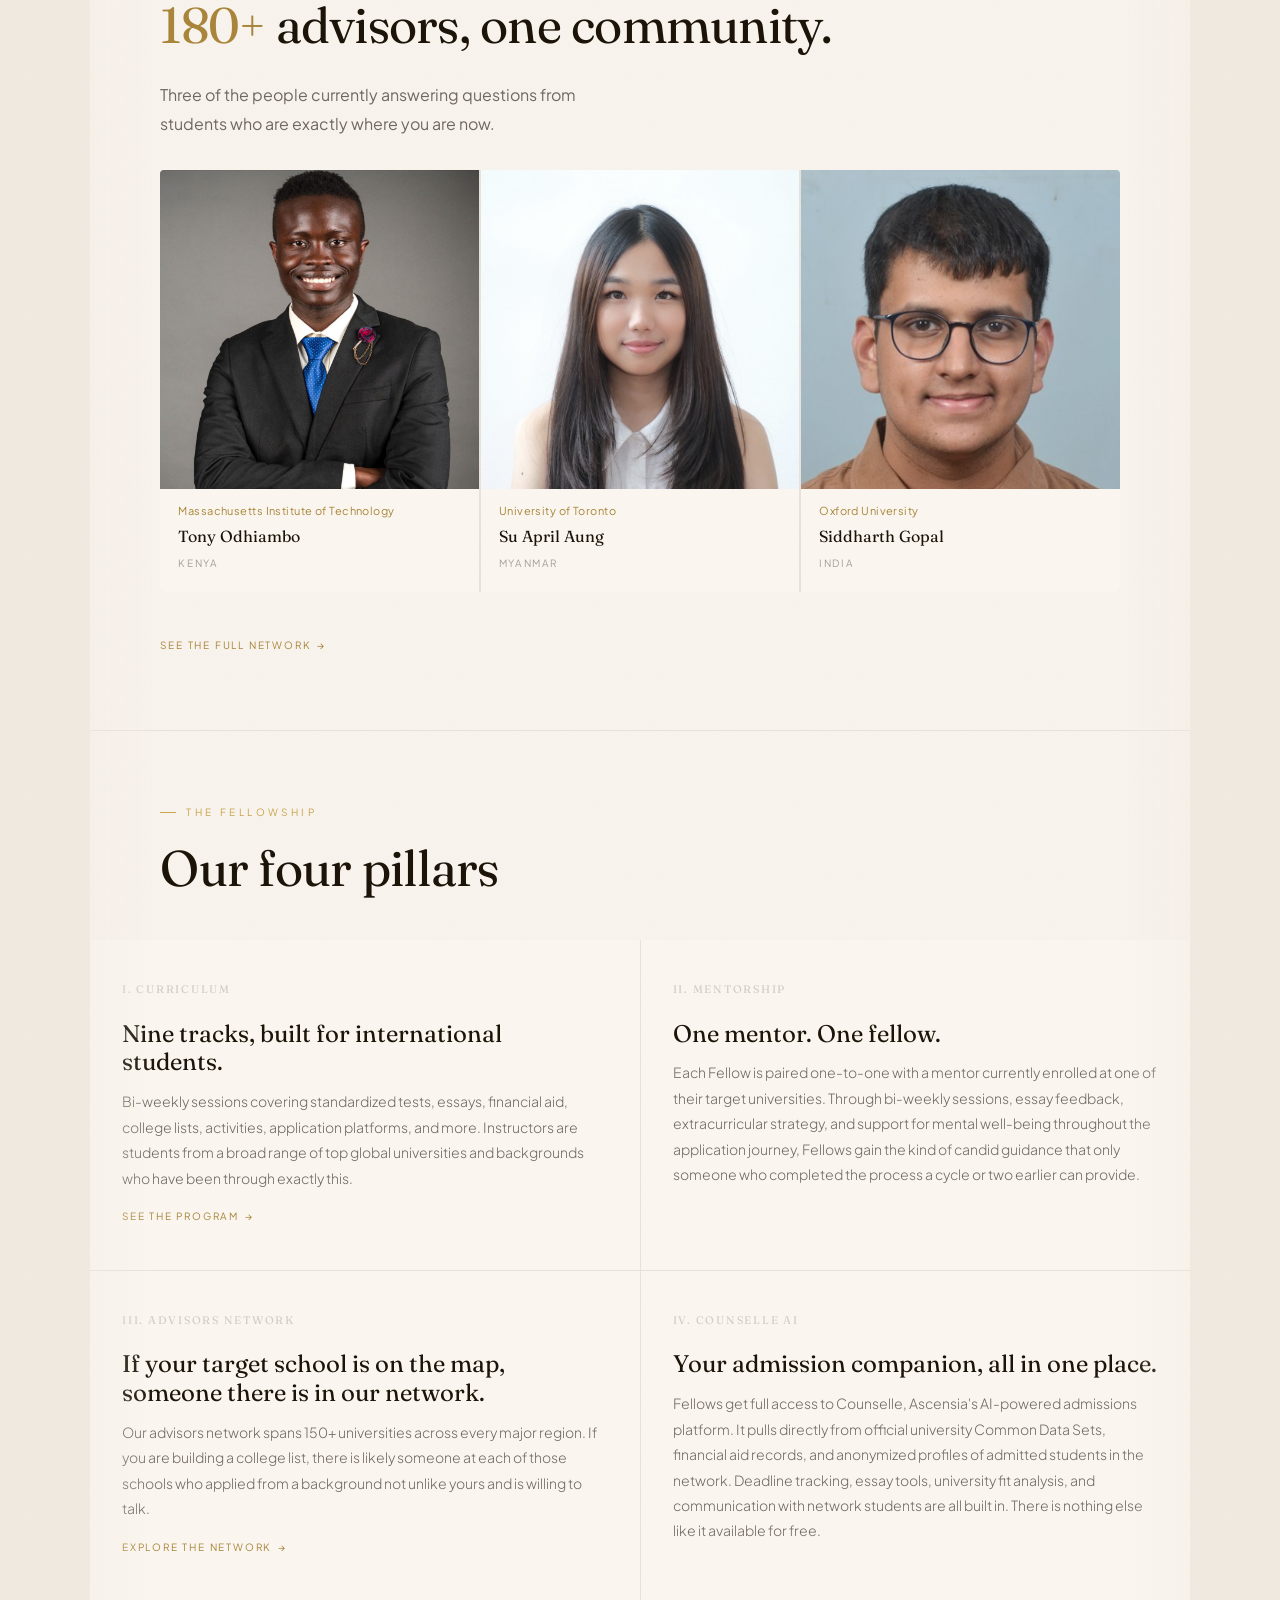
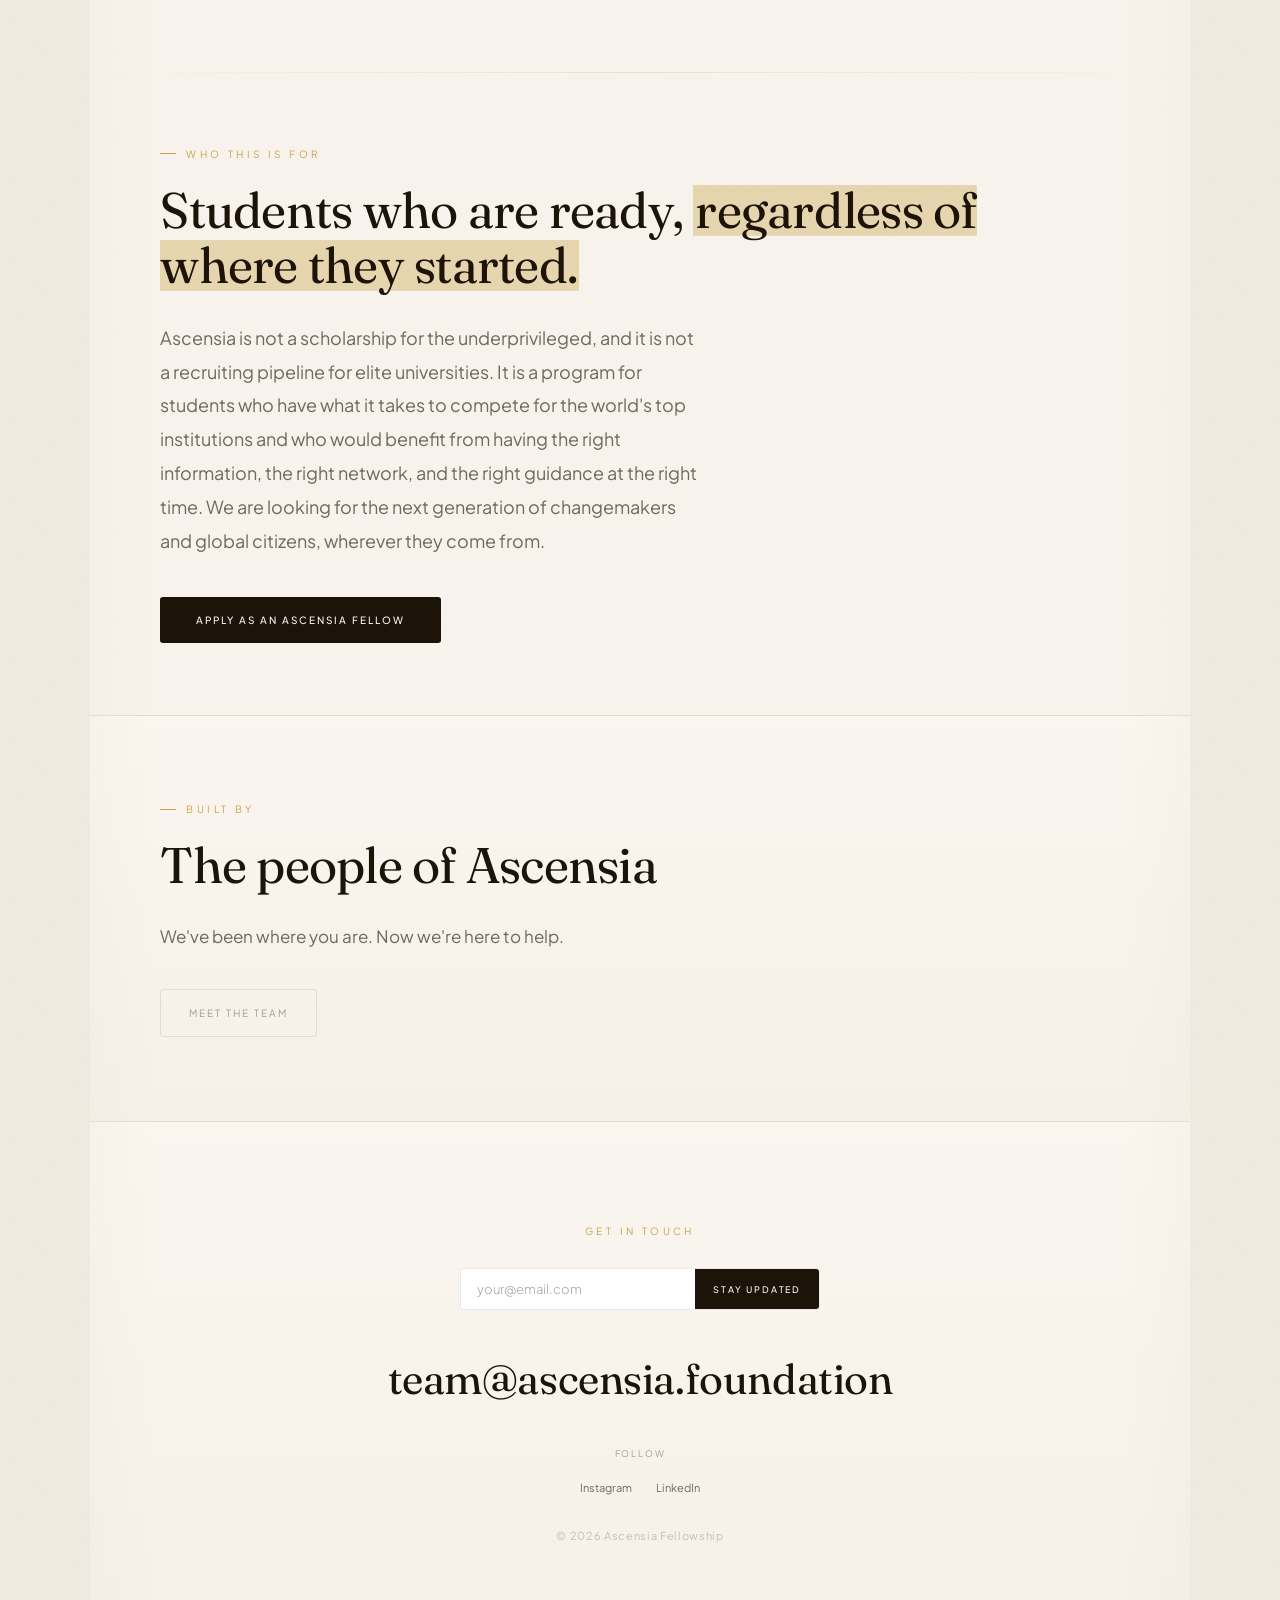
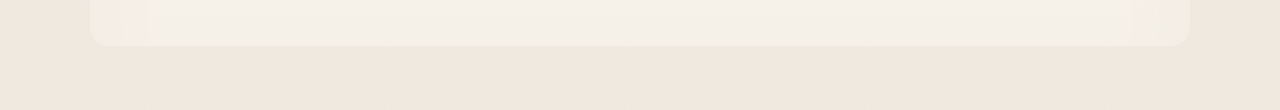
==== commit 99606dd7: "mssg for closed apps" ====
--- a/index.html
+++ b/index.html
@@ -266,7 +266,7 @@
       </h1>
 
       <p class="hero-sub">
-        Ascensia Fellowship is a free admissions program for underserved students. Applications are extended to July 22nd.
+        Ascensia Fellowship is a free admissions program for underserved students. Applications for the 2026 cohort are now closed. Applications will reopen in 2027.
       </p>
 
       <div class="hero-ctas">
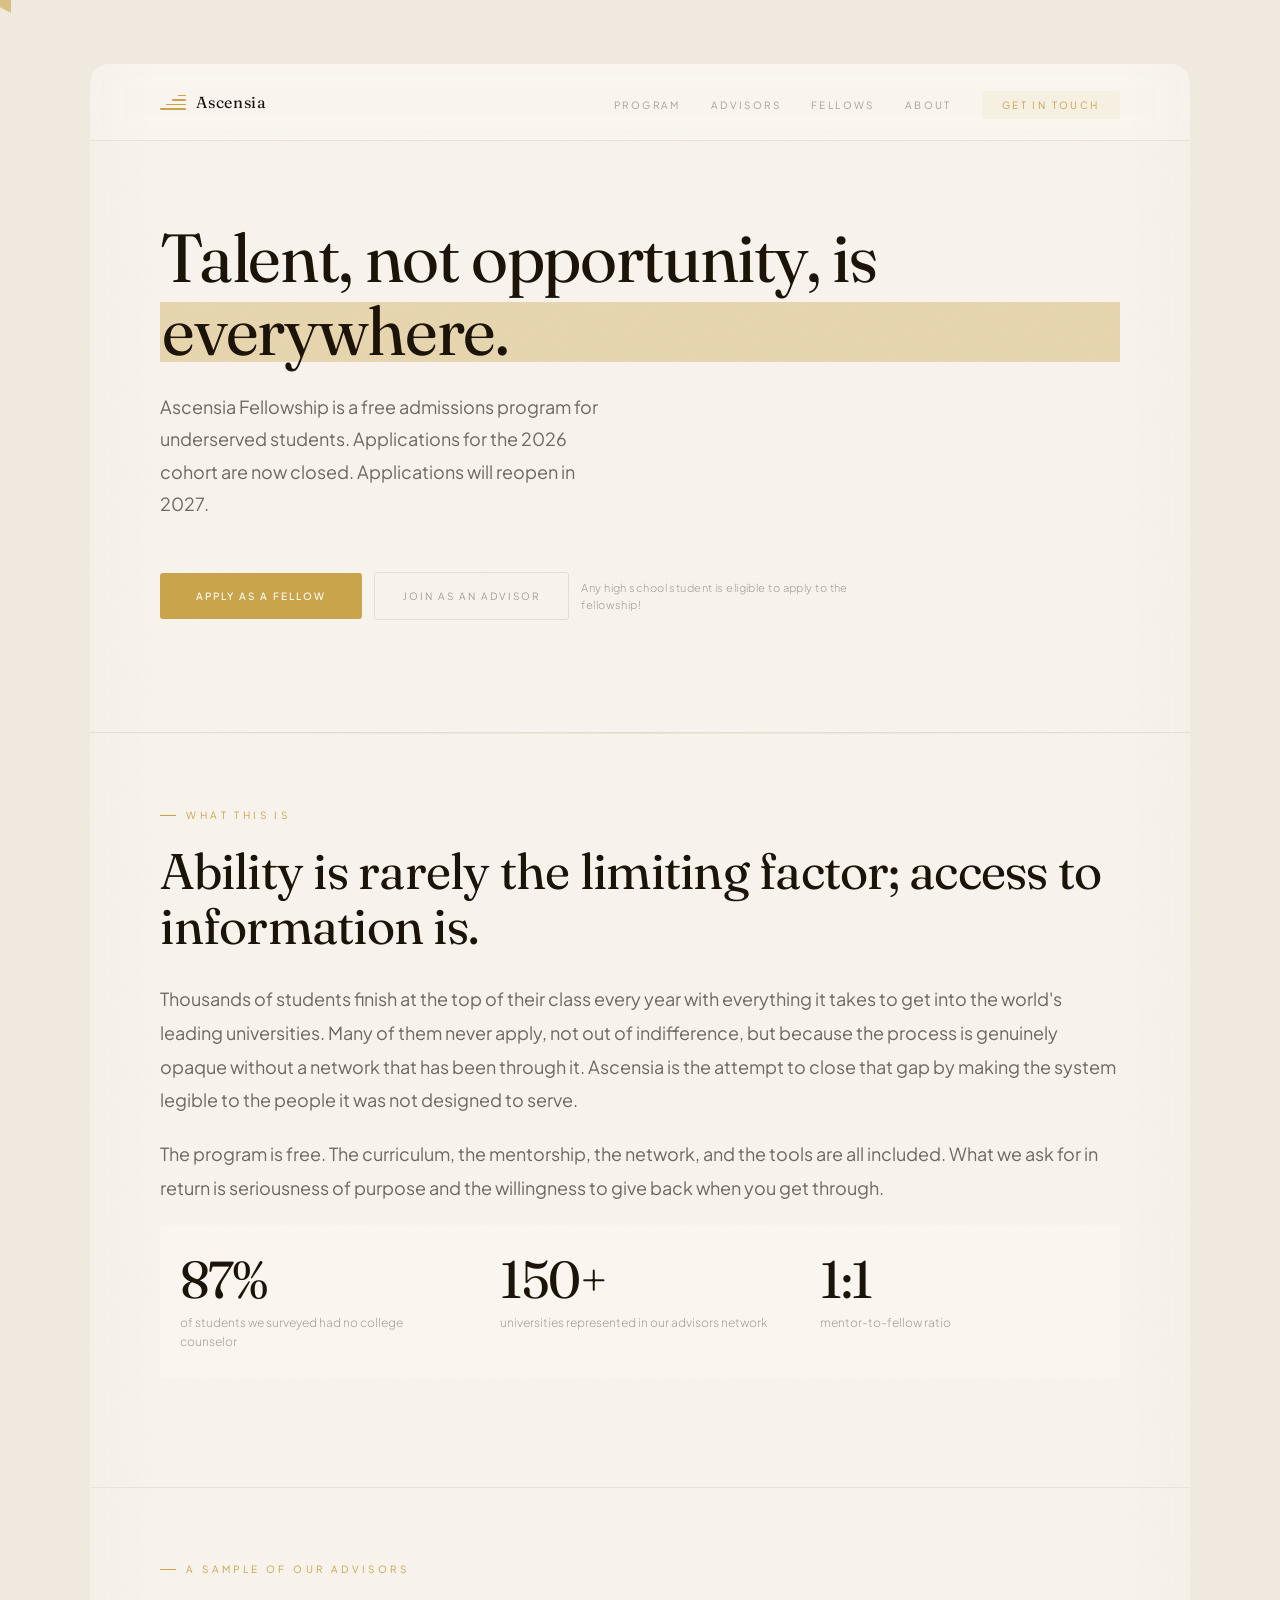
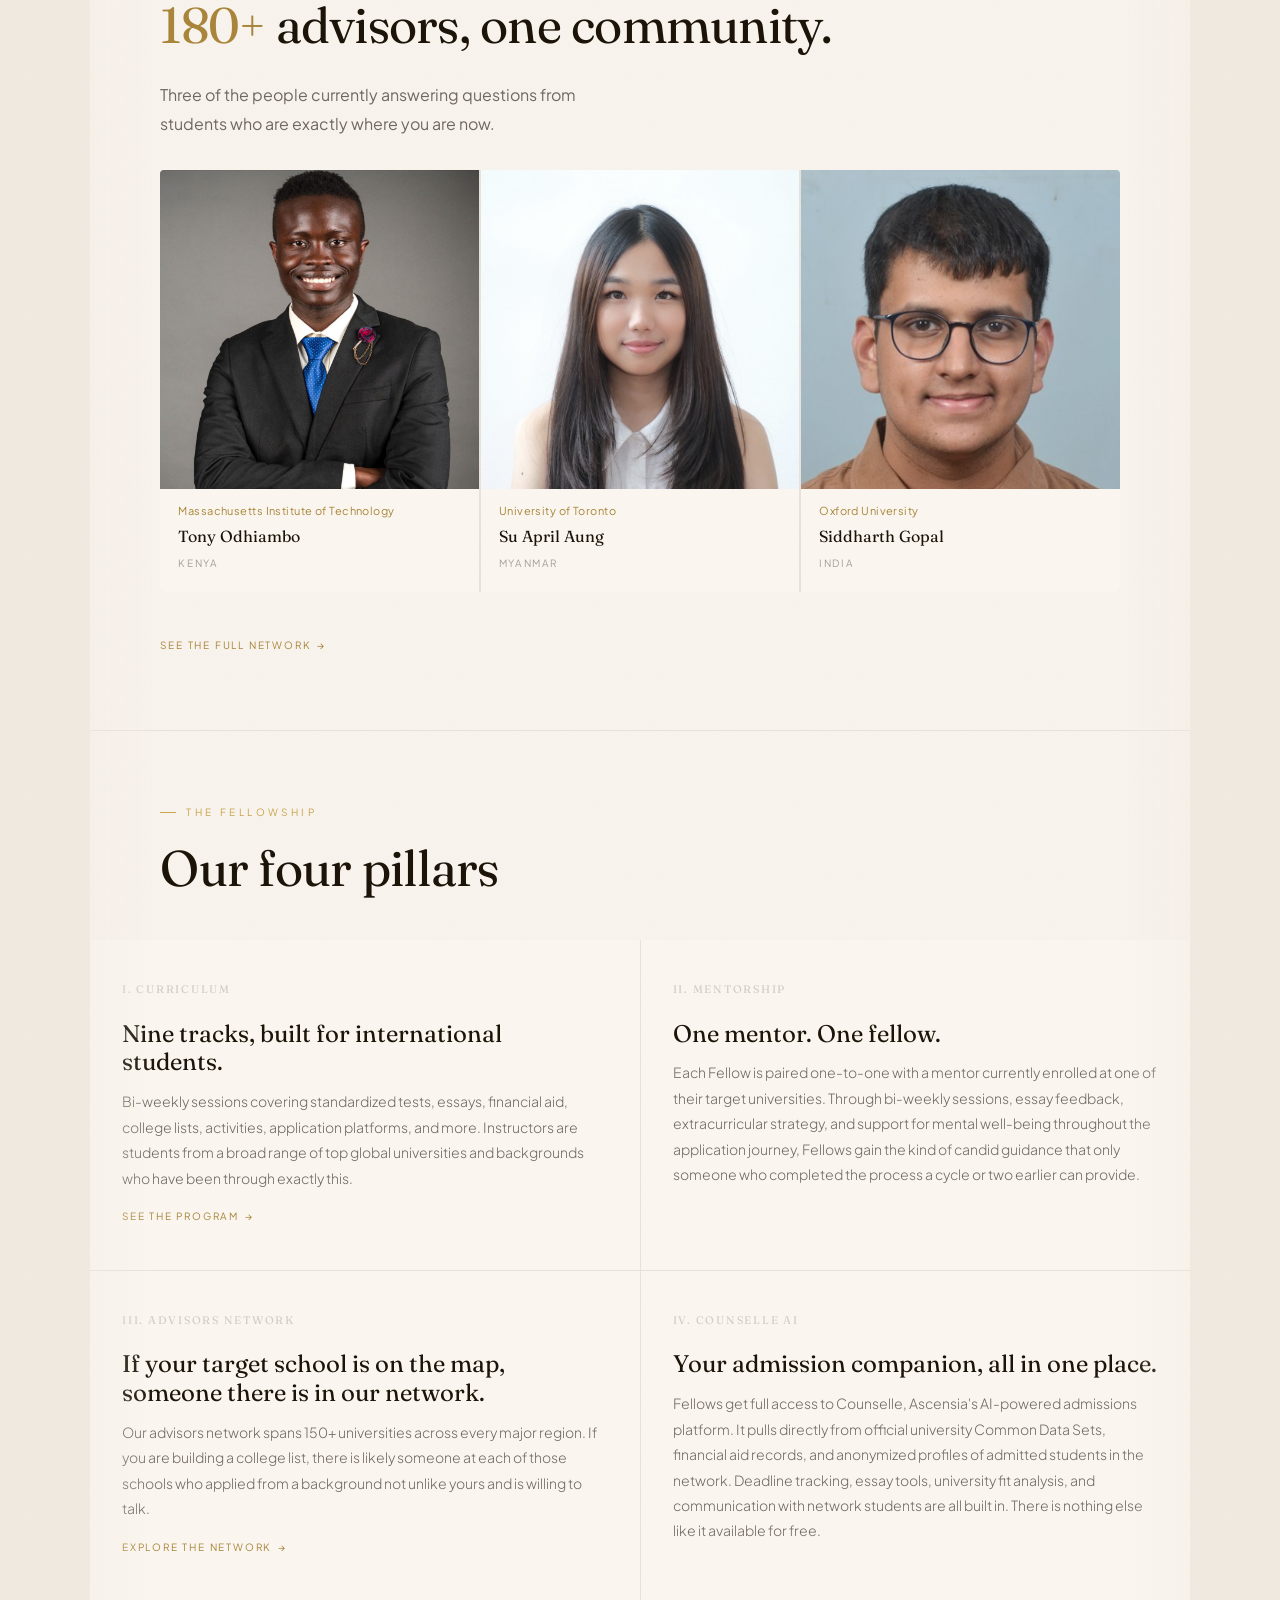
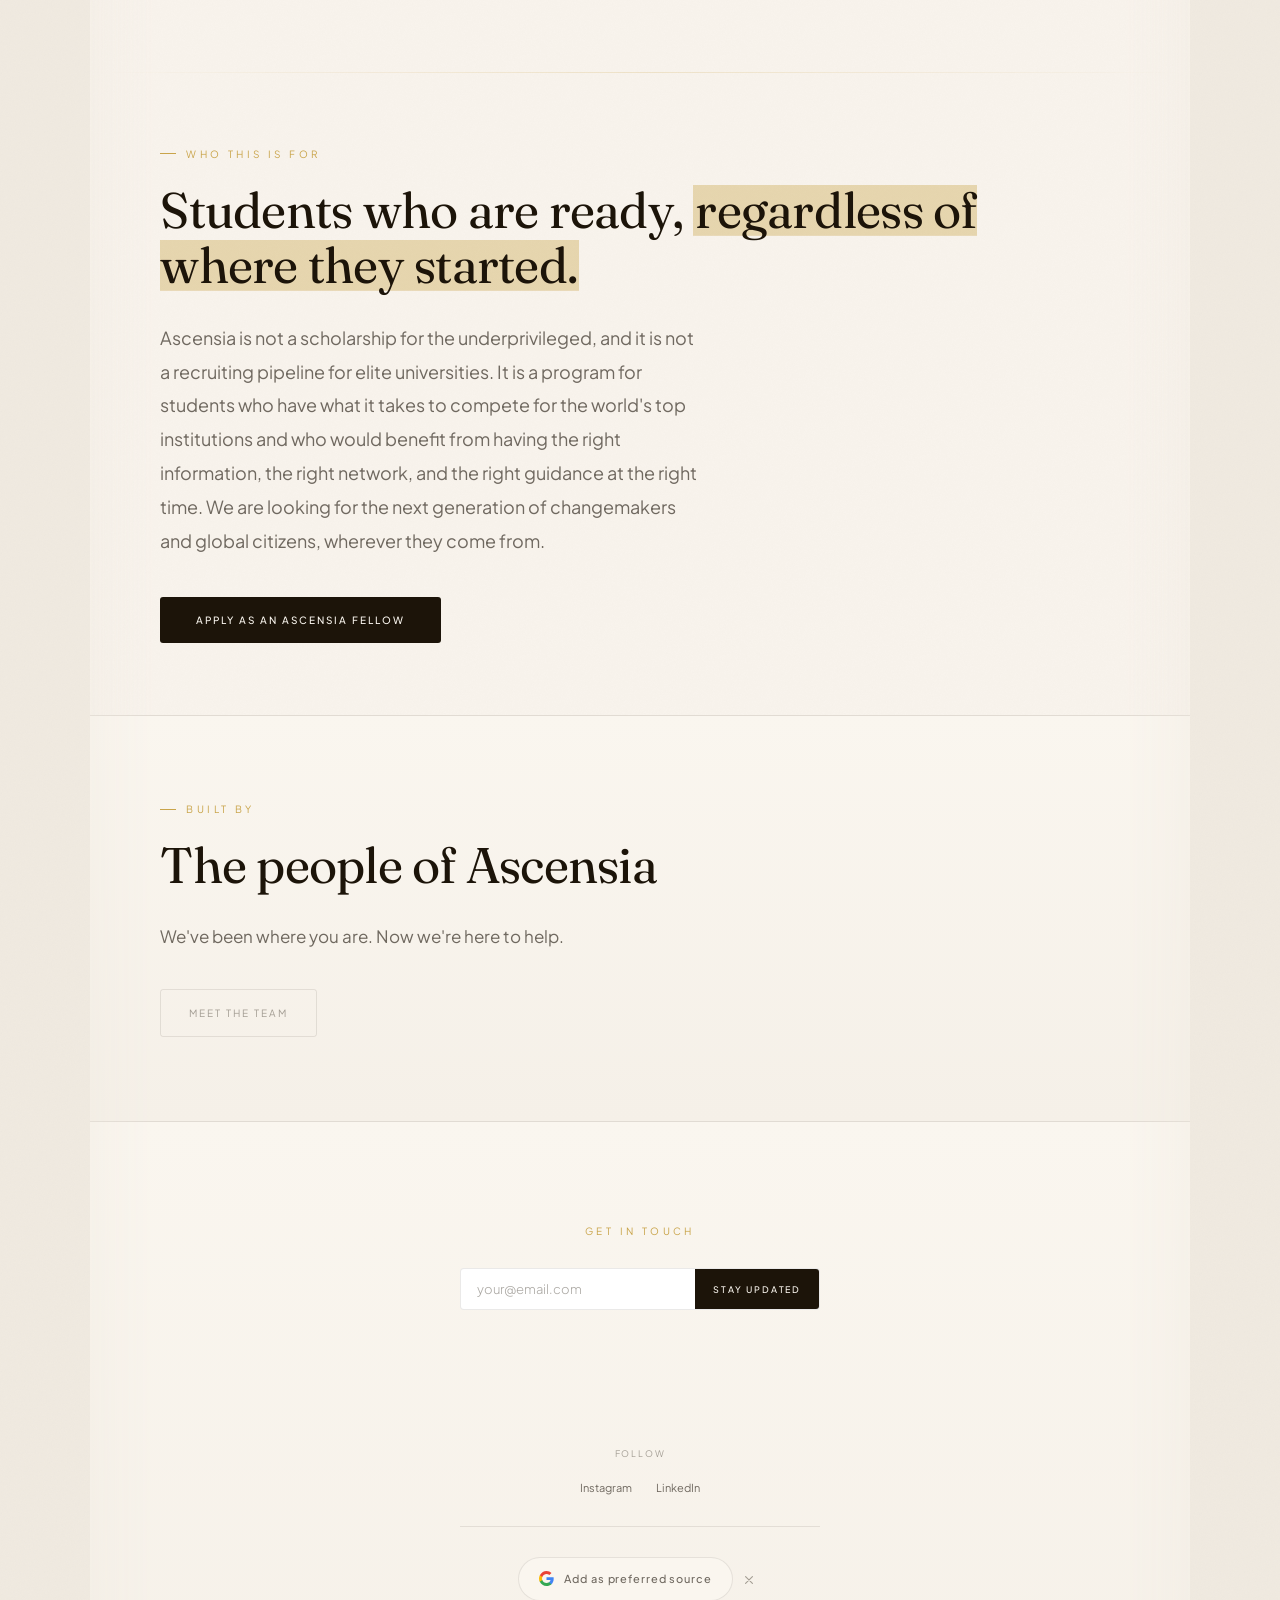
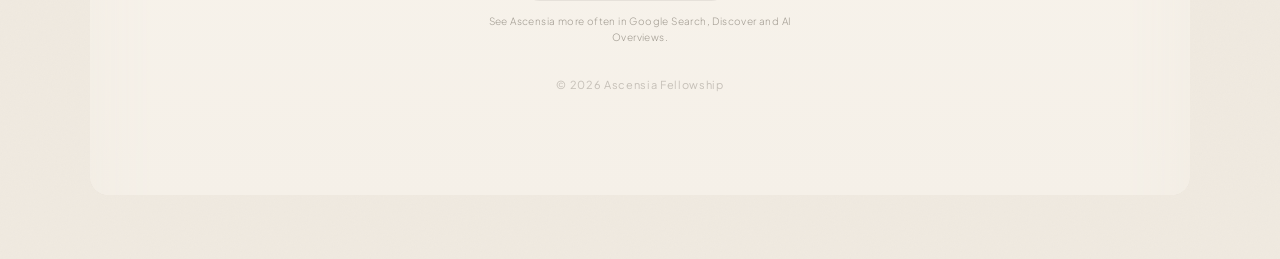
==== commit 77b567d0: "SEO/GEO overhaul, preferred sources badge, and layout fixes SEO - Add canonical tags, Open Graph and" ====
--- a/index.html
+++ b/index.html
@@ -3,16 +3,30 @@
 <head>
 <meta charset="UTF-8">
 <meta name="viewport" content="width=device-width, initial-scale=1.0">
-<meta name="description" content="Ascensia is a free admissions preparation program for students who are ready for the world's top universities.">
-<title>Ascensia | Ascensia Fellowship</title>
-
-<!-- Open Graph Meta Tags -->
-<meta property="og:title" content="Ascensia | Ascensia Fellowship" />
-<meta property="og:description" content="Ascensia Fellowship is a free admissions program for underserved students. Applications are extended to July 22nd." />
-<meta property="og:image" content="https://ascensia.foundation/images/og-one.png" />
-<meta property="og:url" content="https://ascensia.foundation/" />
-<meta property="og:type" content="website" />
-<meta name="twitter:card" content="summary_large_image" />
+
+<!-- Google Search Console ownership. Do not remove: deleting this un-verifies
+     the property and cuts off Search Console data. -->
+<meta name="google-site-verification" content="378ytNl3jVOlxtnFgHeUkRWf8Q6cCGcr2xjMFfZRVMU" />
+
+<title>Ascensia Fellowship | Free University Admissions Mentorship</title>
+<link rel="canonical" href="https://ascensia.foundation/">
+<meta name="description" content="Ascensia Fellowship is a free admissions program pairing underserved students worldwide with mentors at top universities. 2026 applications closed; reopening 2027.">
+
+<!-- Open Graph -->
+<meta property="og:type" content="website">
+<meta property="og:site_name" content="Ascensia Fellowship">
+<meta property="og:locale" content="en_US">
+<meta property="og:url" content="https://ascensia.foundation/">
+<meta property="og:title" content="Ascensia Fellowship | Free University Admissions Mentorship">
+<meta property="og:description" content="Ascensia Fellowship is a free admissions program pairing underserved students worldwide with mentors at top universities. 2026 applications closed; reopening 2027.">
+<meta property="og:image" content="https://ascensia.foundation/images/og-one.png">
+<meta property="og:image:alt" content="Ascensia Fellowship">
+
+<!-- Twitter -->
+<meta name="twitter:card" content="summary_large_image">
+<meta name="twitter:title" content="Ascensia Fellowship | Free University Admissions Mentorship">
+<meta name="twitter:description" content="Ascensia Fellowship is a free admissions program pairing underserved students worldwide with mentors at top universities. 2026 applications closed; reopening 2027.">
+<meta name="twitter:image" content="https://ascensia.foundation/images/og-one.png">
 
 <link rel="icon" type="image/png" href="/favicon.png">
 <link rel="preconnect" href="https://fonts.googleapis.com">
@@ -199,16 +213,36 @@
 <script type="application/ld+json">
 {
   "@context": "https://schema.org",
-  "@type": "Organization",
+  "@type": "EducationalOrganization",
+  "@id": "https://ascensia.foundation/#organization",
   "name": "Ascensia",
   "alternateName": "Ascensia Fellowship",
   "url": "https://ascensia.foundation",
-  "logo": "https://ascensia.foundation/favicon.png",
+  "logo": {
+    "@type": "ImageObject",
+    "url": "https://ascensia.foundation/favicon.png"
+  },
+  "image": "https://ascensia.foundation/images/og-one.png",
+  "email": "team@ascensia.foundation",
+  "foundingDate": "2026",
+  "nonprofitStatus": "Nonprofit501c3",
+  "description": "Ascensia Fellowship is a free global admissions mentorship and curriculum program for underserved high school students applying to top universities worldwide.",
+  "slogan": "Free admissions preparation for students ready for the world's top universities.",
+  "areaServed": {
+    "@type": "Place",
+    "name": "Worldwide"
+  },
+  "knowsAbout": [
+    "University admissions",
+    "College application essays",
+    "Standardized testing",
+    "Financial aid and scholarships",
+    "International student admissions"
+  ],
   "sameAs": [
     "https://www.instagram.com/ascensia.foundation/",
     "https://www.linkedin.com/company/ascensia-fellowship"
-  ],
-  "description": "Ascensia Fellowship is a free global admissions mentorship and curriculum program for underserved high school students applying to top universities worldwide."
+  ]
 }
 </script>
 <script type="application/ld+json">
@@ -259,6 +293,8 @@
       <button class="nav-burger" aria-label="Menu"><span></span><span></span><span></span></button>
     </nav>
 
+    <main id="main">
+
     <!-- HERO -->
     <section class="hero">
       <h1>
@@ -455,6 +491,8 @@
 
     <!-- CLOSING -->
 <!-- CLOSING -->
+    </main>
+
 <section class="closing">
   <p class="closing-label">Get in touch</p>
 
@@ -480,6 +518,30 @@
     </div>
   </div>
 
+
+
+  <!-- Google Preferred Source -->
+  <div class="pref-source">
+    <a class="pref-source-btn"
+       href="https://www.google.com/preferences/source?q=ascensia.foundation"
+       target="_blank" rel="noopener"
+       aria-label="Add as preferred source: Ascensia in Google Search">
+      <svg class="pref-source-g" viewBox="0 0 24 24" aria-hidden="true" focusable="false">
+        <path fill="#4285F4" d="M23.49 12.27c0-.79-.07-1.54-.19-2.27H12v4.51h6.47a5.54 5.54 0 0 1-2.4 3.58v3h3.86c2.26-2.09 3.56-5.17 3.56-8.82z"/>
+        <path fill="#34A853" d="M12 24c3.24 0 5.95-1.08 7.93-2.91l-3.86-3c-1.08.72-2.45 1.16-4.07 1.16-3.13 0-5.78-2.11-6.73-4.96H1.29v3.09A11.99 11.99 0 0 0 12 24z"/>
+        <path fill="#FBBC05" d="M5.27 14.29c-.25-.72-.38-1.49-.38-2.29s.14-1.57.38-2.29V6.62H1.29A11.99 11.99 0 0 0 0 12c0 1.94.46 3.77 1.29 5.38l3.98-3.09z"/>
+        <path fill="#EA4335" d="M12 4.75c1.77 0 3.35.61 4.6 1.8l3.42-3.42C17.95 1.19 15.24 0 12 0 7.7 0 3.99 2.47 1.29 6.62l3.98 3.09C6.22 6.86 8.87 4.75 12 4.75z"/>
+      </svg>
+      <span>Add as preferred source</span>
+    </a>
+      <button type="button" class="pref-source-close" aria-label="Dismiss this suggestion">
+        <svg viewBox="0 0 14 14" aria-hidden="true" focusable="false">
+          <path d="M3 3l8 8M11 3l-8 8" stroke="currentColor" stroke-width="1.3" stroke-linecap="round" fill="none"/>
+        </svg>
+      </button>
+
+    <p class="pref-source-note">See Ascensia more often in Google Search, Discover and AI Overviews.</p>
+  </div>
 
   <p class="closing-copy">&copy; 2026 Ascensia Fellowship</p>
 </section>
@@ -525,5 +587,6 @@
   });
 }
 </script>
+<script src="js/preferred-source.js"></script>
 </body>
 </html>
--- a/css/main.css
+++ b/css/main.css
@@ -383,3 +383,57 @@
 
 
 
+
+/* ── GOOGLE PREFERRED SOURCE BADGE ── */
+.pref-source{
+  margin:0 auto 30px;
+  padding-top:30px;
+  border-top:var(--rule);
+  max-width:360px;
+  transition:opacity .28s var(--ease),transform .28s var(--ease);
+}
+.pref-source--gone{opacity:0;transform:translateY(-4px);pointer-events:none;}
+.pref-source-btn{
+  display:inline-flex;align-items:center;gap:10px;
+  padding:11px 20px;
+  background:var(--sheet-bg);
+  border:var(--rule);border-radius:999px;
+  font-family:var(--sans);font-size:11px;font-weight:500;
+  letter-spacing:.08em;color:var(--ink-2);
+  text-decoration:none;
+  transition:border-color .25s var(--ease),color .25s,transform .25s var(--ease),box-shadow .25s;
+  cursor:none;
+}
+.pref-source-btn:hover{
+  color:var(--ink);
+  border-color:rgba(201,164,74,.55);
+  transform:translateY(-1px);
+  box-shadow:0 6px 18px rgba(60,38,10,.08);
+}
+.pref-source-btn:focus-visible{
+  outline:2px solid var(--gold);
+  outline-offset:3px;
+}
+.pref-source-g{width:15px;height:15px;flex-shrink:0;display:block;}
+.pref-source-note{
+  font-family:var(--sans);font-size:10px;font-weight:300;
+  color:var(--ink-3);letter-spacing:.04em;
+  margin-top:12px;line-height:1.6;
+}
+@media (max-width:520px){
+  .pref-source{max-width:100%;}
+  .pref-source-btn{font-size:10px;padding:10px 16px;}
+}
+
+/* dismiss control */
+.pref-source-close{
+  display:inline-flex;align-items:center;justify-content:center;
+  width:26px;height:26px;padding:0;
+  background:none;border:none;border-radius:50%;
+  color:var(--ink-3);
+  transition:color .2s,background .2s;
+  cursor:none;
+}
+.pref-source-close svg{width:12px;height:12px;display:block;}
+.pref-source-close:hover{color:var(--ink);background:var(--ink-faint);}
+.pref-source-close:focus-visible{outline:2px solid var(--gold);outline-offset:2px;}
